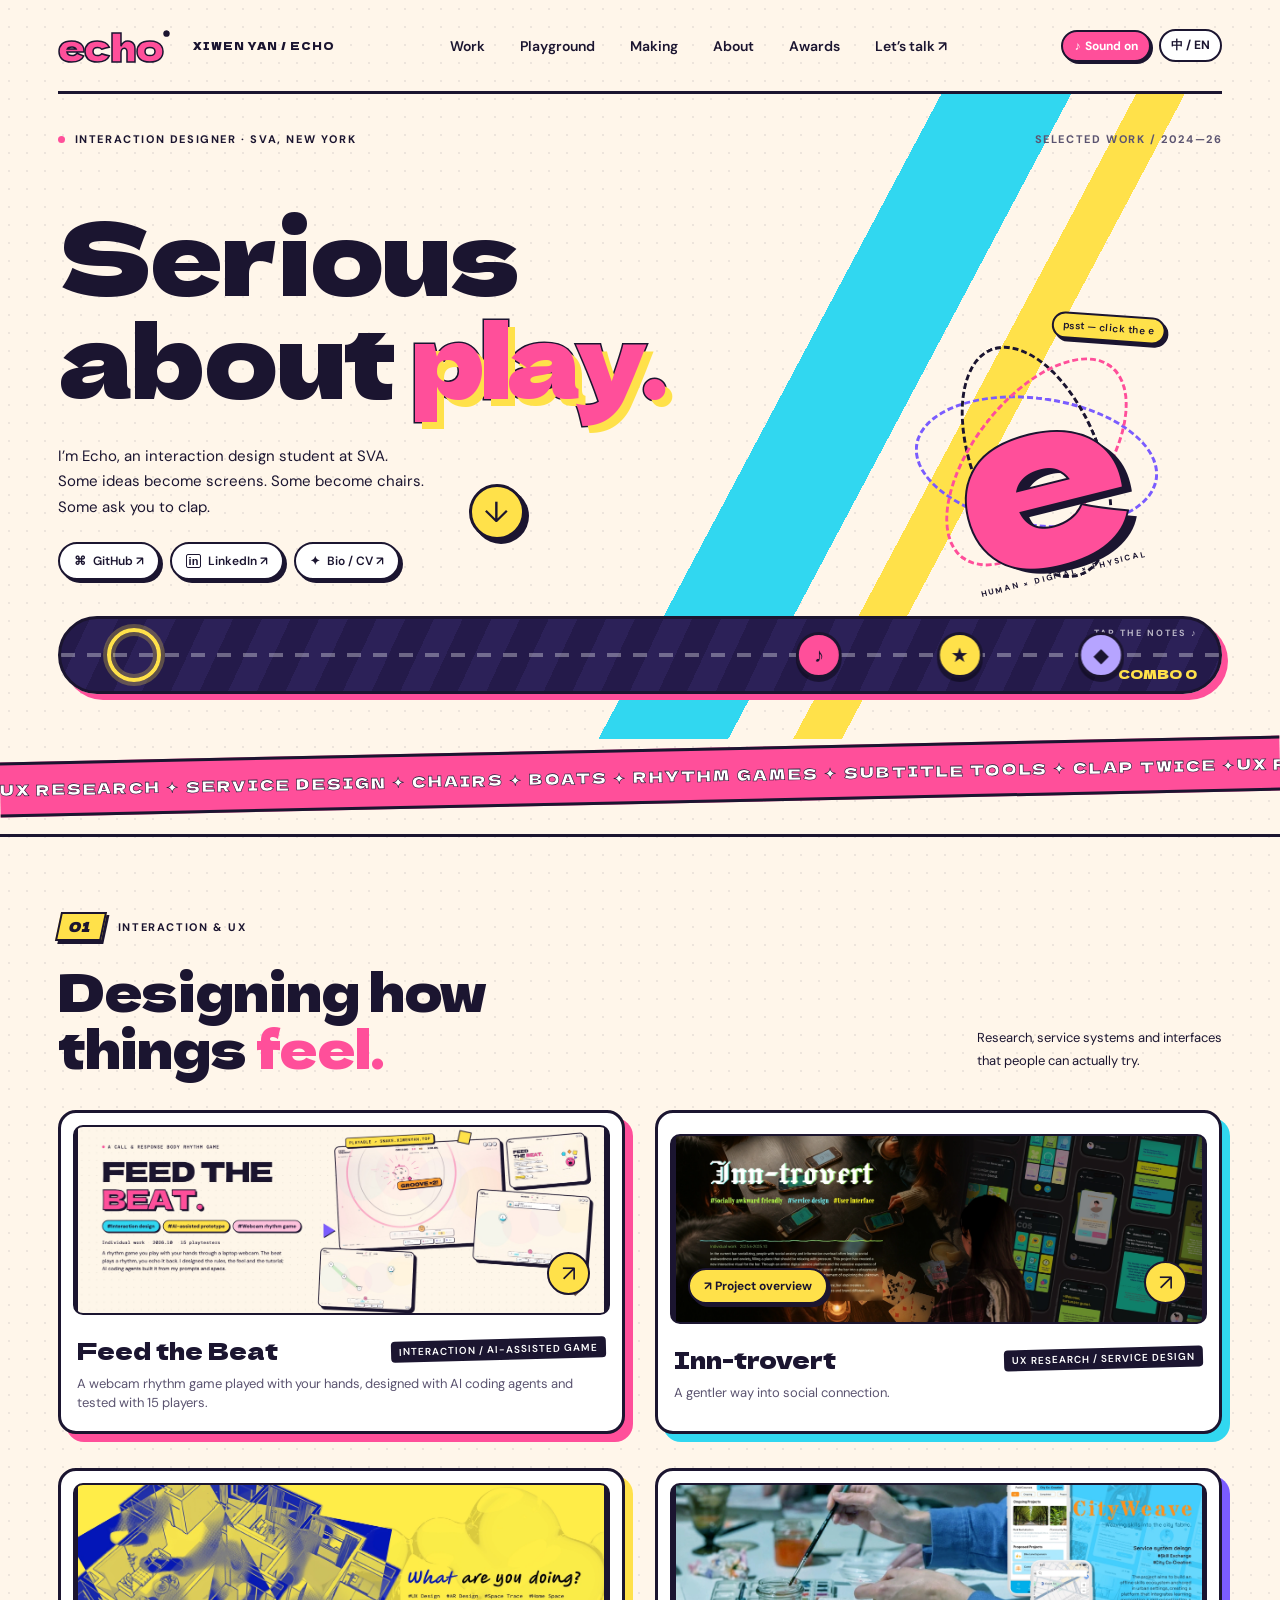
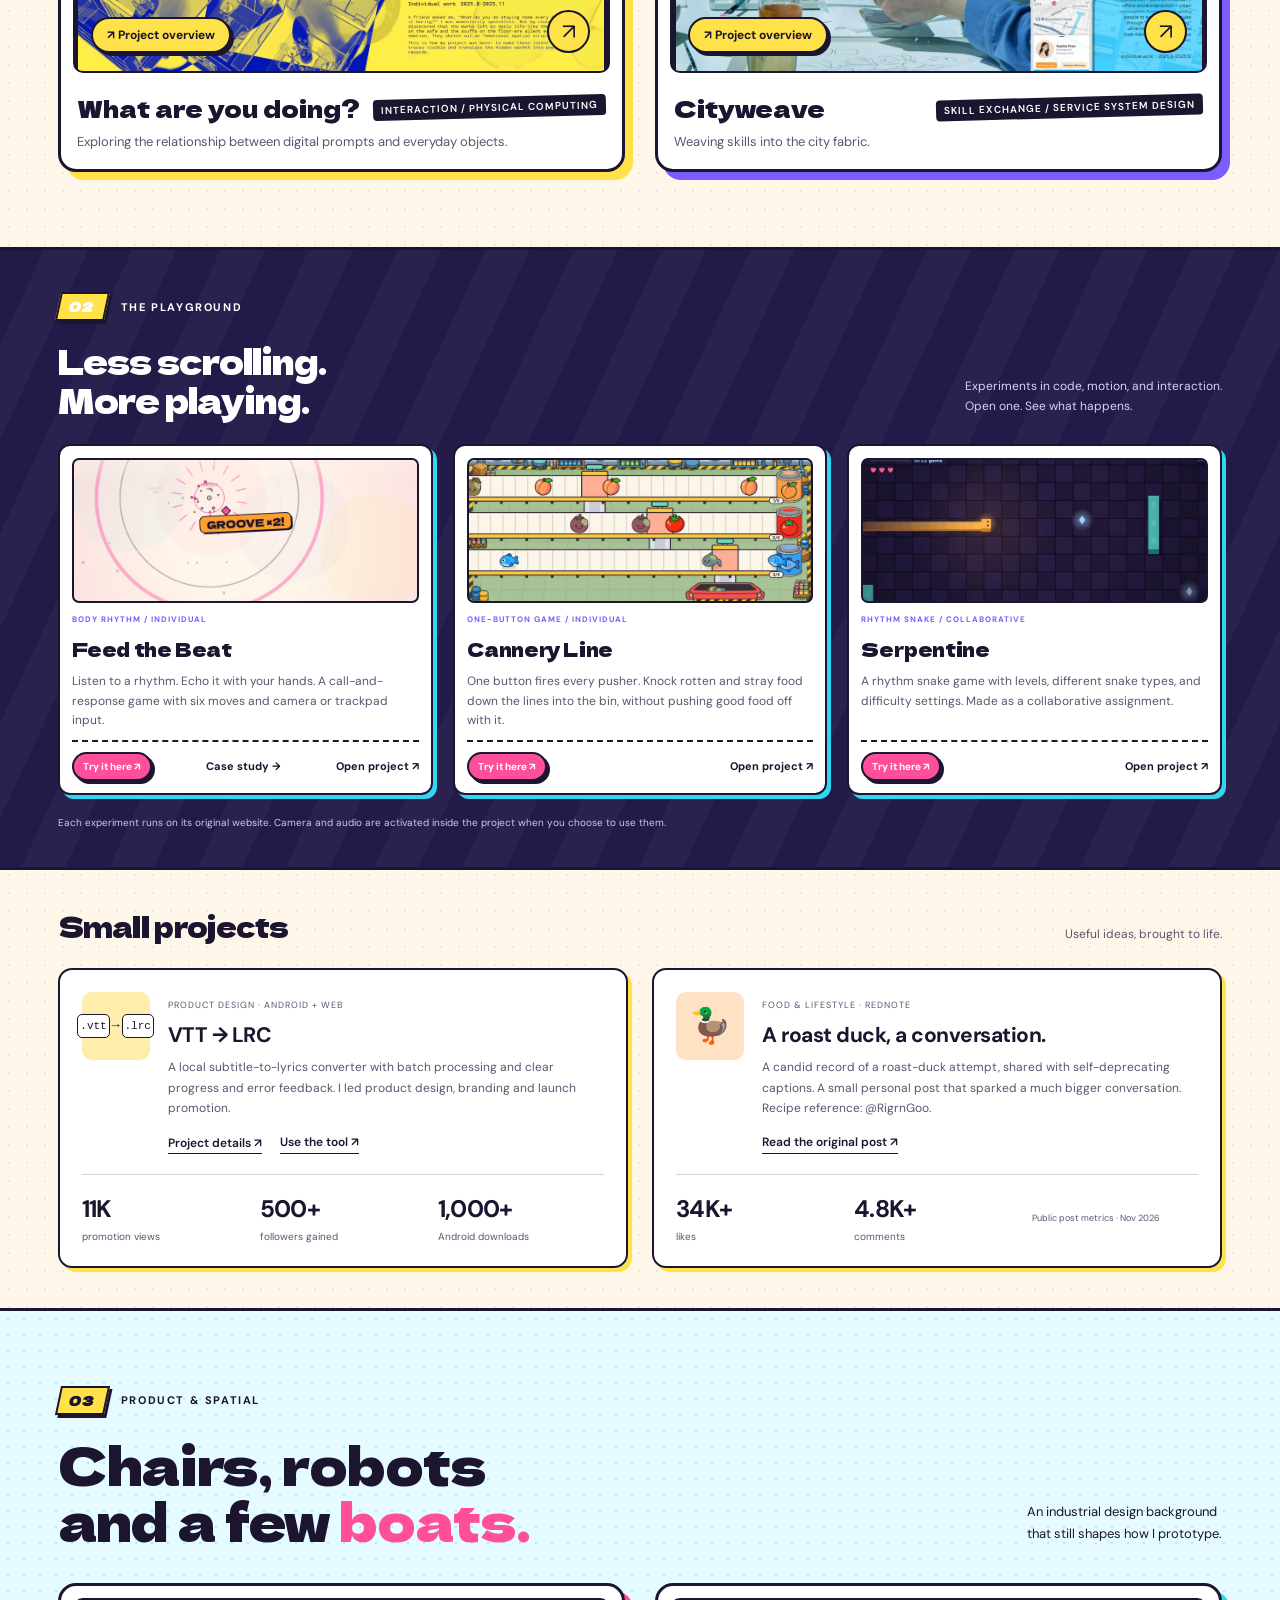
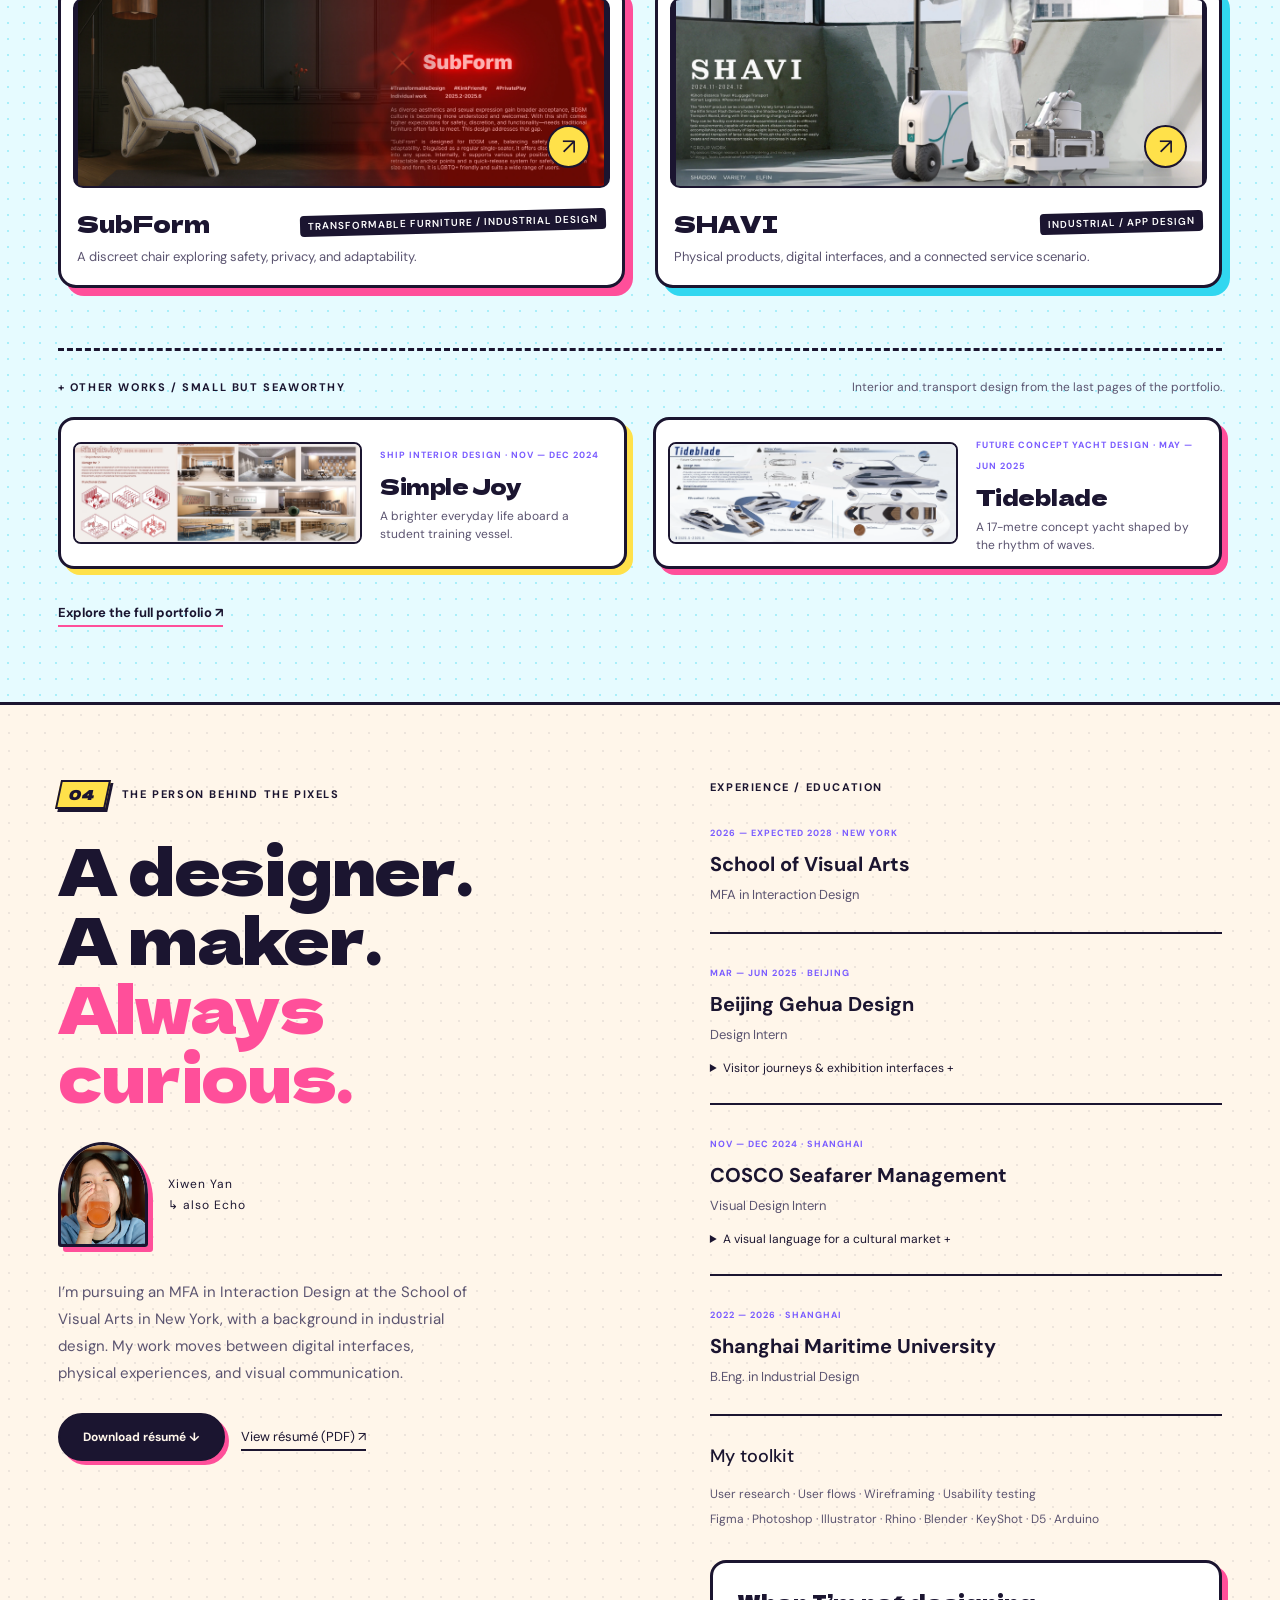
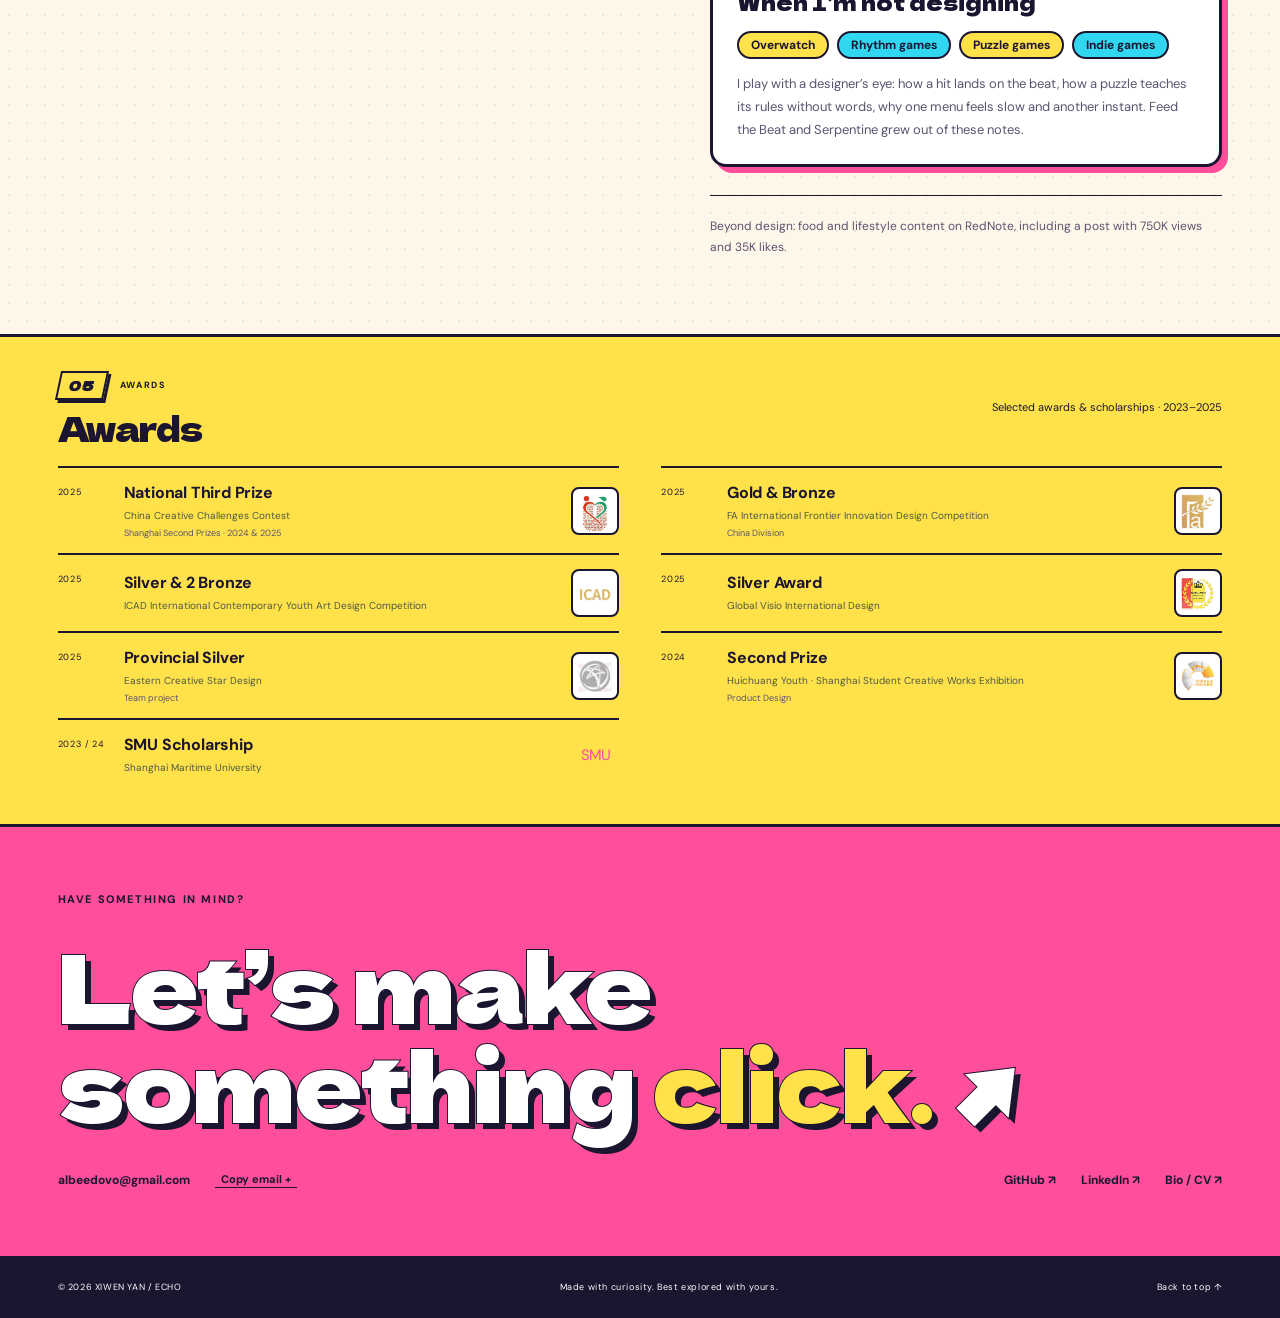
==== index.html @ cbac7d29 "Group VTT and roast-duck side projects and compact playground" ====
<!doctype html><html lang="en"><head><meta charset="UTF-8"><meta name="viewport" content="width=device-width, initial-scale=1"><meta name="description" content="Xiwen (Echo) Yan is an interaction designer pursuing an MFA in Interaction Design at SVA in New York. UX, service design, physical products and playful web experiments.">
<title>Xiwen (Echo) Yan · Interaction Designer Portfolio</title>
<link rel="canonical" href="https://portfolio.xiwenyan.top/">
<meta name="author" content="Xiwen Yan (Echo Yan)">
<meta name="theme-color" content="#ff4f9a">
<meta property="og:type" content="website">
<meta property="og:site_name" content="Xiwen (Echo) Yan">
<meta property="og:title" content="Xiwen (Echo) Yan · Serious about play">
<meta property="og:description" content="Interaction design portfolio of Xiwen (Echo) Yan, MFA Interaction Design at SVA, New York.">
<meta property="og:url" content="https://portfolio.xiwenyan.top/">
<meta property="og:image" content="https://portfolio.xiwenyan.top/assets/og-image.png">
<meta property="og:image:width" content="1200"><meta property="og:image:height" content="630">
<meta name="twitter:card" content="summary_large_image">
<link rel="icon" href="assets/avatar.png"><link rel="apple-touch-icon" href="assets/avatar.png">
<script type="application/ld+json">{"@context":"https://schema.org","@type":"Person","name":"Xiwen Yan","alternateName":["Echo Yan","Xiwen (Echo) Yan","Echo"],"url":"https://portfolio.xiwenyan.top/","image":"https://portfolio.xiwenyan.top/assets/avatar.png","jobTitle":"Interaction Designer","email":"mailto:albeedovo@gmail.com","affiliation":{"@type":"CollegeOrUniversity","name":"School of Visual Arts","url":"https://sva.edu/"},"alumniOf":{"@type":"CollegeOrUniversity","name":"Shanghai Maritime University"},"knowsAbout":["Interaction design","UX design","Service design","Industrial design"],"sameAs":["https://bio.xiwenyan.top/","https://www.linkedin.com/in/xiwen-yan-2774b8438/","https://github.com/Albedovo"]}</script>
<link rel="stylesheet" href="style.css"><link rel="stylesheet" href="home-compact.css?v=20261117-compact2"></head><body>
<a class="skip" href="#work">Skip to work</a><header><a class="wordmark" href="#">echo<span>®</span><small>Xiwen Yan / Echo</small></a><nav aria-label="Main navigation"><a href="#work" data-en="Work" data-zh="作品">Work</a><a href="#play" data-en="Playground" data-zh="实验场">Playground</a><a href="#making" data-en="Making" data-zh="产品">Making</a><a href="#about" data-en="About" data-zh="关于">About</a><a href="#recognition" data-en="Awards" data-zh="奖项">Awards</a><a href="#contact" data-en="Let’s talk ↗" data-zh="联系我 ↗">Let’s talk ↗</a></nav><div class="header-tools"><button id="sound" aria-pressed="true" title="The beat the whole page moves to"><b aria-hidden="true">♪</b> <span>Sound on</span></button><button id="language" aria-label="Switch to Chinese">中 / EN</button></div></header>
<main><section class="hero"><div class="eyebrow"><span class="dot"></span><span data-en="INTERACTION DESIGNER · SVA, NEW YORK" data-zh="交互设计师 · 纽约视觉艺术学院">INTERACTION DESIGNER · SVA, NEW YORK</span><span class="edition">SELECTED WORK / 2024—26</span></div><h1 data-en="Serious&lt;br&gt;about &lt;em&gt;play.&lt;/em&gt;" data-zh="Serious&lt;br&gt;about &lt;em&gt;play.&lt;/em&gt;">Serious<br>about <em>play.</em></h1><div class="hero-bottom"><div class="hero-intro"><p data-en="I’m Echo, an interaction design student at SVA.&lt;br&gt;Some ideas become screens. Some become chairs.&lt;br&gt;Some ask you to clap." data-zh="我是 Echo，在 SVA 学习交互设计。&lt;br&gt;有些想法变成屏幕，有些变成椅子，&lt;br&gt;还有些需要你拍拍手。">I’m Echo, an interaction design student at SVA.<br>Some ideas become screens. Some become chairs.<br>Some ask you to clap.</p><div class="profile-links" aria-label="Social profiles"><a href="https://github.com/Albedovo" target="_blank" rel="noopener"><span>⌘</span> GitHub ↗</a><a href="https://www.linkedin.com/in/xiwen-yan-2774b8438/" target="_blank" rel="noopener"><span class="linkedin-mark">in</span> LinkedIn ↗</a><a href="https://bio.xiwenyan.top/"><span>✦</span> Bio / CV ↗</a></div></div><a class="circle-link" href="#work" aria-label="Explore selected work">↓</a><div class="hero-art" aria-hidden="true" title="Click me"><div class="orbit o1"></div><div class="orbit o2"></div><div class="orbit o3"></div><span>e</span><i>HUMAN × DIGITAL × PHYSICAL</i><b class="poke">psst — click the e</b></div></div><div class="beat-lane" id="beat-lane" tabindex="0" role="group" aria-label="Mini rhythm game. Tap the lane, or press Space, F or J, as each note reaches the ring. Turn on Sound in the header to hear the beat."><span class="hit-ring" aria-hidden="true"></span><span class="lane-label" aria-hidden="true">TAP THE NOTES ♪</span><span class="judge" id="judge" aria-live="polite"></span><span class="combo" id="combo">COMBO 0</span></div></section>
<div class="marquee" aria-hidden="true"><div class="marquee-track"><span>UX RESEARCH ✦ SERVICE DESIGN ✦ CHAIRS ✦ BOATS ✦ RHYTHM GAMES ✦ SUBTITLE TOOLS ✦ CLAP TWICE ✦ </span><span>UX RESEARCH ✦ SERVICE DESIGN ✦ CHAIRS ✦ BOATS ✦ RHYTHM GAMES ✦ SUBTITLE TOOLS ✦ CLAP TWICE ✦ </span></div></div>
<section id="work" class="section"><div class="section-head"><div><div class="eyebrow"><span class="lane-no">01</span> INTERACTION &amp; UX</div><h2 data-en="Designing how<br>things <em>feel.</em>" data-zh="设计<br><em>体验的手感。</em>">Designing how<br>things <em>feel.</em></h2></div><p data-en="Research, service systems and interfaces<br>that people can actually try." data-zh="从研究、服务系统到界面，<br>做出可以亲手体验的设计。">Research, service systems and interfaces<br>that people can actually try.</p></div><div class="projects" id="projects"><p><a href="feed-the-beat.html">Feed the Beat</a> — webcam rhythm game, AI-assisted. Inn-trovert — UX research &amp; service design. What are you doing? — interaction &amp; physical computing. Cityweave — skill-exchange service system. </p></div></section>
<section id="play" class="section playground"><div class="section-head"><div><div class="eyebrow"><span class="lane-no">02</span> THE PLAYGROUND</div><h2 data-en="Less scrolling.<br>More playing." data-zh="少一点浏览，<br>多一点亲身体验。">Less scrolling.<br>More playing.</h2></div><p data-en="Experiments in code, motion, and interaction.<br>Open one. See what happens." data-zh="代码、动态与交互实验。<br>打开一个，看看会发生什么。">Experiments in code, motion, and interaction.<br>Open one. See what happens.</p></div><div class="play-grid" id="play-grid"></div><div class="play-note" data-en="Each experiment runs on its original website. Camera and audio are activated inside the project when you choose to use them." data-zh="实验运行于各自的原始网站；摄像头与声音由你在项目中自主开启。">Each experiment runs on its original website. Camera and audio are activated inside the project when you choose to use them.</div></section>
<section id="small-projects" class="section side-projects"><div class="side-head"><h2 data-en="Small projects" data-zh="小项目">Small projects</h2><p data-en="Useful ideas, brought to life." data-zh="把实用的想法做出来。">Useful ideas, brought to life.</p></div><div id="side-grid"></div></section><section id="making" class="section making"><div class="section-head"><div><div class="eyebrow"><span class="lane-no">03</span> PRODUCT &amp; SPATIAL</div><h2 data-en="Chairs, robots<br>and a few <em>boats.</em>" data-zh="椅子、机器人，<br>还有几艘<em>船。</em>">Chairs, robots<br>and a few <em>boats.</em></h2></div><p data-en="An industrial design background<br>that still shapes how I prototype." data-zh="工业设计背景，<br>至今影响我做原型的方式。">An industrial design background<br>that still shapes how I prototype.</p></div><div class="projects" id="making-grid"><p>SubForm — transformable furniture. SHAVI — industrial &amp; app design.</p></div><div class="other-works"><div class="other-head"><div class="eyebrow" data-en="+ OTHER WORKS / SMALL BUT SEAWORTHY" data-zh="+ 其他作品 / 小而精">+ OTHER WORKS / SMALL BUT SEAWORTHY</div><p data-en="Interior and transport design from the last pages of the portfolio." data-zh="作品集最后几页的室内与交通工具设计。">Interior and transport design from the last pages of the portfolio.</p></div><div class="mini-grid" id="mini-grid"><p>Simple Joy — ship interior design. Tideblade — future concept yacht design.</p></div></div><a class="text-link portfolio-link" href="https://drive.google.com/file/d/1dsrZ6NsvZ9PnsnhpLHdgqc7ZABxpBk2c/view" target="_blank" rel="noopener" data-en="Explore the full portfolio ↗" data-zh="查看完整作品集 ↗">Explore the full portfolio ↗</a></section>
<section id="about" class="section about"><div class="about-intro"><div class="eyebrow"><span class="lane-no">04</span> THE PERSON BEHIND THE PIXELS</div><h2 data-en="A designer.<br>A maker.<br><em>Always curious.</em>" data-zh="设计者。<br>创造者。<br><em>永远保持好奇。</em>">A designer.<br>A maker.<br><em>Always curious.</em></h2><div class="portrait"><img src="assets/avatar.png" alt="Xiwen Yan (Echo)" loading="lazy"><span>Xiwen Yan<br>↳ also Echo</span></div><p data-en="I’m pursuing an MFA in Interaction Design at the School of Visual Arts in New York, with a background in industrial design. My work moves between digital interfaces, physical experiences, and visual communication." data-zh="我正在纽约视觉艺术学院攻读交互设计 MFA，本科背景为工业设计。我的创作跨越数字界面、实体体验与视觉传播。">I’m pursuing an MFA in Interaction Design at the School of Visual Arts in New York, with a background in industrial design. My work moves between digital interfaces, physical experiences, and visual communication.</p><a class="button dark" href="assets/resume.pdf" download data-en="Download résumé ↓" data-zh="下载简历 ↓">Download résumé ↓</a><a class="text-link" href="assets/resume.pdf" target="_blank" rel="noopener" data-en="View résumé (PDF) ↗" data-zh="在线查看简历（PDF） ↗">View résumé (PDF) ↗</a></div><div class="about-details"><div class="eyebrow" data-en="EXPERIENCE / EDUCATION" data-zh="经历 / 教育">EXPERIENCE / EDUCATION</div><article class="timeline"><small>2026 — EXPECTED 2028 · NEW YORK</small><h3>School of Visual Arts</h3><p>MFA in Interaction Design</p></article><article class="timeline"><small>MAR — JUN 2025 · BEIJING</small><h3>Beijing Gehua Design</h3><p data-en="Design Intern" data-zh="设计实习生">Design Intern</p><details><summary data-en="Visitor journeys & exhibition interfaces +" data-zh="参观旅程与展览界面 +">Visitor journeys & exhibition interfaces +</summary><p data-en="Independently designed a task-based journey for a proposed imperial-cuisine exhibition, connecting exhibits with ingredient collection, cooking choices, and personal feedback. Iterated interfaces and proposed merchandise and restaurant collaborations while balancing budget and production constraints." data-zh="独立设计御膳主题拟议展览的任务式参观旅程，将展品、食材收集、烹饪选择与个性化反馈串联；迭代界面并提出文创与餐饮合作方案，兼顾预算及制作约束。">Independently designed a task-based journey for a proposed imperial-cuisine exhibition, connecting exhibits with ingredient collection, cooking choices, and personal feedback. Iterated interfaces and proposed merchandise and restaurant collaborations while balancing budget and production constraints.</p></details></article><article class="timeline"><small>NOV — DEC 2024 · SHANGHAI</small><h3>COSCO Seafarer Management</h3><p data-en="Visual Design Intern" data-zh="视觉设计实习生">Visual Design Intern</p><details><summary data-en="A visual language for a cultural market +" data-zh="海洋文化市集的视觉设计 +">A visual language for a cultural market +</summary><p data-en="Designed posters, staff badges, invitations, and interactive check-in stations for the Haiyuji maritime culture market. Worked with a nine-person design team using shared assets to maintain consistency." data-zh="为「海遇集」海洋文化市集设计海报、工牌、邀请函和互动签到装置，与九人设计团队使用共享素材保持视觉一致性。">Designed posters, staff badges, invitations, and interactive check-in stations for the Haiyuji maritime culture market. Worked with a nine-person design team using shared assets to maintain consistency.</p></details></article><article class="timeline"><small>2022 — 2026 · SHANGHAI</small><h3>Shanghai Maritime University</h3><p>B.Eng. in Industrial Design</p></article><div class="skills"><h3 data-en="My toolkit" data-zh="我的工具箱">My toolkit</h3><p>User research · User flows · Wireframing · Usability testing</p><p>Figma · Photoshop · Illustrator · Rhino · Blender · KeyShot · D5 · Arduino</p></div><div class="interests"><h3 data-en="When I’m not designing" data-zh="不做设计的时候">When I’m not designing</h3><ul class="interest-tags"><li>Overwatch</li><li data-en="Rhythm games" data-zh="音游">Rhythm games</li><li data-en="Puzzle games" data-zh="解谜游戏">Puzzle games</li><li data-en="Indie games" data-zh="独立游戏">Indie games</li></ul><p data-en="I play with a designer’s eye: how a hit lands on the beat, how a puzzle teaches its rules without words, why one menu feels slow and another instant. Feed the Beat and Serpentine grew out of these notes." data-zh="我带着设计师的眼光玩游戏：打击是否踩在拍子上、解谜游戏怎样不用文字就教会玩家规则、为什么有的菜单拖沓而有的瞬间响应。Feed the Beat 和 Serpentine 就是从这些观察里长出来的。">I play with a designer’s eye: how a hit lands on the beat, how a puzzle teaches its rules without words, why one menu feels slow and another instant. Feed the Beat and Serpentine grew out of these notes.</p></div><div class="other-experience"><p data-en="Beyond design: food and lifestyle content on RedNote, including a post with 750K views and 35K likes." data-zh="设计之外：在小红书创作美食与生活内容，单篇获得 75 万浏览与 3.5 万点赞。">Beyond design: food and lifestyle content on RedNote, including a post with 750K views and 35K likes.</p></div></div></section>
<section id="recognition" class="section recognition"><div class="section-head"><div><div class="eyebrow"><span class="lane-no">05</span> AWARDS</div><h2 data-en="Awards" data-zh="奖项">Awards</h2></div><p data-en="Selected awards &amp; scholarships · 2023–2025" data-zh="精选奖项与奖学金 · 2023–2025">Selected awards & scholarships · 2023–2025</p></div><div class="awards-list"><article class="award-row"><span class="award-year">2025</span><div><h3 data-en="National Third Prize" data-zh="全国三等奖">National Third Prize</h3><p>China Creative Challenges Contest</p><small data-en='Shanghai Second Prizes · 2024 & 2025' data-zh='上海赛区二等奖 · 2024、2025'>Shanghai Second Prizes · 2024 & 2025</small></div><span class="award-mark"><img src="assets/awards/cdec.png" alt="China Creative Challenges Contest" loading="lazy"></span></article><article class="award-row"><span class="award-year">2025</span><div><h3 data-en="Gold & Bronze" data-zh="金奖与铜奖">Gold & Bronze</h3><p>FA International Frontier Innovation Design Competition</p><small data-en='China Division' data-zh='中国赛区'>China Division</small></div><span class="award-mark"><img src="assets/awards/fa.png" alt="FA International Frontier Innovation Design Competition" loading="lazy"></span></article><article class="award-row"><span class="award-year">2025</span><div><h3 data-en="Silver & 2 Bronze" data-zh="银奖与两项铜奖">Silver & 2 Bronze</h3><p>ICAD International Contemporary Youth Art Design Competition</p></div><span class="award-mark"><img src="assets/awards/icad.png" alt="ICAD certificate wordmark" loading="lazy"></span></article><article class="award-row"><span class="award-year">2025</span><div><h3 data-en="Silver Award" data-zh="银奖">Silver Award</h3><p>Global Visio International Design</p></div><span class="award-mark"><img src="assets/awards/global-visio.png" alt="Global Visio International Design Award" loading="lazy"></span></article><article class="award-row"><span class="award-year">2025</span><div><h3 data-en="Provincial Silver" data-zh="省级银奖">Provincial Silver</h3><p>Eastern Creative Star Design</p><small data-en='Team project' data-zh='团队项目'>Team project</small></div><span class="award-mark"><img src="assets/awards/eastern.png" alt="Eastern Creative Star Design" loading="lazy"></span></article><article class="award-row"><span class="award-year">2024</span><div><h3 data-en="Second Prize" data-zh="二等奖">Second Prize</h3><p>Huichuang Youth · Shanghai Student Creative Works Exhibition</p><small data-en='Product Design' data-zh='产品设计'>Product Design</small></div><span class="award-mark"><img src="assets/awards/huichuang.png" alt="Huichuang Youth" loading="lazy"></span></article><article class="award-row"><span class="award-year">2023 / 24</span><div><h3 data-en="SMU Scholarship" data-zh="上海海事大学奖学金">SMU Scholarship</h3><p>Shanghai Maritime University</p></div><span class="scholarship-mark" aria-hidden="true">SMU</span></article></div></section>
<section id="contact" class="contact"><div class="eyebrow" data-en="HAVE SOMETHING IN MIND?" data-zh="有想一起探索的点子吗？">HAVE SOMETHING IN MIND?</div><a href="mailto:albeedovo@gmail.com" data-en="Let’s make<br>something <em>click.</em> ↗" data-zh="让灵感，<br><em>开始发生。</em> ↗">Let’s make<br>something <em>click.</em> ↗</a><div class="contact-bottom"><span>albeedovo@gmail.com</span><button id="copy" data-en="Copy email +" data-zh="复制邮箱 +">Copy email +</button><a href="https://github.com/Albedovo" target="_blank" rel="noopener">GitHub ↗</a><a href="https://www.linkedin.com/in/xiwen-yan-2774b8438/" target="_blank" rel="noopener">LinkedIn ↗</a><a href="https://bio.xiwenyan.top/">Bio / CV ↗</a></div><p id="copy-status" role="status"></p></section></main><footer><span>© 2026 XIWEN YAN / ECHO</span><span data-en="Made with curiosity. Best explored with yours." data-zh="带着好奇创造，也欢迎带着好奇探索。">Made with curiosity. Best explored with yours.</span><a href="#" data-en="Back to top ↑" data-zh="回到顶部 ↑">Back to top ↑</a></footer><dialog id="project-dialog" aria-labelledby="dialog-title"><button class="close" aria-label="Close project">×</button><div id="dialog-content"></div></dialog><script src="app.js?v=20261117-compact2"></script></body></html>
---- style.css ----
@import url('https://fonts.googleapis.com/css2?family=DM+Sans:wght@400;450;500;600;700&family=Manrope:wght@400;500;600;700;800&family=Dela+Gothic+One&display=swap');
:root{--paper:#f3f2eb;--ink:#20251e;--muted:#666c60;--line:#d2d5c8;--lime:#dbfa73;--green:#35533a}*{box-sizing:border-box}html{scroll-behavior:smooth;scroll-padding-top:95px}body{margin:0;background:var(--paper);color:var(--ink);font-family:'DM Sans',Arial,sans-serif}button,a{-webkit-tap-highlight-color:transparent}button{font:inherit;color:inherit;cursor:pointer}a{color:inherit;text-decoration:none}button:focus-visible,a:focus-visible,summary:focus-visible{outline:3px solid #738a32;outline-offset:5px}button{border:0}header{height:94px;margin:0 4.5%;display:flex;align-items:center;justify-content:space-between;border-bottom:1px solid var(--line);gap:25px}.wordmark{font-size:38px;font-weight:800;letter-spacing:-3px;display:flex;align-items:center}.wordmark span{font-size:12px;align-self:flex-start;margin-top:8px;letter-spacing:0}.wordmark small{font-size:10px;font-weight:500;letter-spacing:1px;line-height:1.4;margin-left:23px;text-transform:uppercase}nav{display:flex;gap:35px;font-size:14px}nav a:hover{border-bottom:1px solid}#language{background:transparent;font-size:12px;white-space:nowrap}.hero{padding:38px 4.5% 45px;position:relative;overflow:hidden}.eyebrow{font-size:10px;letter-spacing:1.6px;font-weight:600;display:flex;gap:10px;align-items:center}.dot{height:7px;width:7px;border-radius:50%;background:#658445;display:inline-block}.edition{margin-left:auto;color:var(--muted)}h1,h2,h3,p{margin:0}h1,h2{font-family:'Manrope',Arial,sans-serif;font-weight:500;letter-spacing:-.065em}h1{font-size:clamp(64px,7.9vw,124px);line-height:1.05;padding-top:55px;position:relative;z-index:1}em{font-family:Georgia,serif;font-weight:400;color:var(--green)}h1 em{letter-spacing:-.055em}.hero-bottom{display:flex;align-items:flex-end;padding-top:34px;min-height:175px;position:relative}.hero-bottom p{font-size:15px;line-height:1.7;color:#585f52;z-index:1}.circle-link{border:1px solid var(--ink);border-radius:50%;height:56px;width:56px;display:grid;place-items:center;font-size:29px;margin-left:45px;z-index:1}.circle-link:hover{background:var(--lime)}.hero-art{position:absolute;right:4%;bottom:0;width:280px;height:240px;display:grid;place-items:center;transform:rotate(-14deg)}.hero-art>span{font-family:Georgia,serif;font-size:235px;line-height:1;position:relative;color:#36523d;font-style:italic}.orbit{position:absolute;border:1px solid #a4b589;width:245px;height:130px;border-radius:50%;transform:rotate(22deg)}.o2{transform:rotate(82deg)}.o3{transform:rotate(142deg)}.hero-art i{font-size:8px;letter-spacing:2px;position:absolute;bottom:0;font-style:normal}.section{padding:75px 4.5%;border-top:1px solid var(--line);scroll-margin-top:0}.section-head{display:flex;justify-content:space-between;align-items:flex-end;margin-bottom:35px}.section-head h2{font-size:clamp(38px,4.1vw,64px);line-height:1.08;margin-top:20px}.section-head>p{font-size:13px;line-height:1.7;color:var(--muted);padding-bottom:3px}.filters{display:flex;align-items:center;gap:7px;margin:35px 0 25px;flex-wrap:wrap}.filters button{padding:10px 18px;border:1px solid var(--line);background:transparent;border-radius:30px;font-size:12px}.filters button.active{background:var(--ink);border-color:var(--ink);color:var(--paper)}.filters>span{margin-left:auto;font-size:10px;color:var(--muted);letter-spacing:1px}.projects{display:grid;grid-template-columns:1fr 1fr;gap:42px 26px}.project{display:block;text-align:left;background:transparent;padding:0;width:100%}.project:first-child{grid-column:span 2}.project .visual{height:330px;overflow:hidden;position:relative;background:#e2e5d8}.project:first-child .visual{height:470px;background:#171d17}.visual img{width:100%;height:100%;object-fit:cover;display:block;transition:transform .65s}.project:hover img{transform:scale(1.035)}.visual .arrow{position:absolute;right:18px;bottom:18px;background:var(--paper);width:43px;height:43px;border-radius:50%;display:grid;place-items:center;font-size:22px}.project-meta{display:flex;justify-content:space-between;align-items:center;margin-top:17px;gap:12px}.project h3{font-size:25px;font-weight:500;letter-spacing:-.7px}.project-meta small{font-size:10px;letter-spacing:1px;text-align:right}.project p{font-size:13px;color:var(--muted);margin-top:7px;line-height:1.5}.tool-visual{background:var(--lime)!important;display:flex;align-items:center;justify-content:center;gap:12px}.tool-visual .file{height:160px;width:115px;background:var(--paper);border:1px solid var(--ink);box-shadow:6px 6px 0 #20251e;display:flex;flex-direction:column;justify-content:space-between;padding:20px;font-family:monospace}.file b{font-size:26px}.file span{font-size:10px}.file-arrow{font-size:40px}.text-link{font-size:13px;border-bottom:1px solid;padding-bottom:4px;display:inline-block}.portfolio-link{margin-top:35px}.playground{background:#202a21;color:#f0f1e7;border:0}.playground .eyebrow{color:#bdd594}.playground .section-head>p{color:#b7c1ae}.play-grid{display:grid;grid-template-columns:1fr 1fr 1fr;gap:20px}.play-card{background:#2c392c;border:1px solid #4c5a47;padding:14px;text-align:left;display:flex;flex-direction:column;gap:15px}.play-cover{height:205px;overflow:hidden;position:relative;display:grid;place-items:center}.beat{background:#e6ef92;color:#253321;font-weight:800;font-size:53px;line-height:.87;letter-spacing:-3px;transform:rotate(0)}.beat span{transform:rotate(-8deg)}.beat:after{content:'●  ◎  ■  ◆  ▲';font-size:19px;position:absolute;bottom:20px;letter-spacing:6px}.serpentine{background:#e9c9f0}.snake-shape{width:150px;height:95px;border:22px solid #363350;border-radius:45px 45px 45px 0;transform:rotate(-15deg)}.snake-shape:after{content:'';position:absolute;width:10px;height:10px;background:#f3e291;border-radius:50%;right:-13px;top:12px}.gem{position:absolute;width:15px;height:15px;transform:rotate(45deg);background:#e47d36;top:35px;right:55px}.pattern{background:#eae9e1;background-image:repeating-radial-gradient(ellipse at center,transparent 0px,transparent 9px,#5b6558 10px,#5b6558 11px,transparent 12px,transparent 19px);background-size:51px 51px}.pattern:after{content:'';position:absolute;width:120px;height:120px;border-radius:50%;background:#df815c60;filter:blur(15px)}.play-card small{font-size:9px;letter-spacing:1px;color:#b9c8ab}.play-card h3{font-size:24px;font-weight:500;letter-spacing:-.5px}.play-card p{font-size:12px;line-height:1.7;color:#bac5b4;flex:1}.play-actions{display:flex;align-items:center;justify-content:space-between;border-top:1px solid #4c5a47;padding-top:15px;gap:10px}.play-actions button{background:var(--lime);border-radius:25px;padding:9px 15px;font-size:11px}.play-actions a{font-size:11px}.play-note{color:#a4b09c;font-size:10px;line-height:1.7;margin-top:22px}.about{display:grid;grid-template-columns:1fr 1fr;gap:12%}.about h2{font-size:clamp(45px,5vw,72px);line-height:1.04;margin:25px 0}.portrait{display:flex;align-items:center;gap:20px;margin:32px 0}.portrait img{width:90px;height:105px;object-fit:cover;filter:grayscale(100%);border-radius:50% 50% 3px 3px}.portrait span{font-size:12px;line-height:1.7;letter-spacing:1px}.about-intro>p{font-size:15px;line-height:1.8;color:var(--muted);margin-bottom:26px;max-width:410px}.button{display:inline-block;padding:14px 23px;border-radius:30px;font-size:12px}.dark{background:var(--ink);color:var(--paper);margin:0 16px 16px 0}.timeline{padding:26px 0;border-bottom:1px solid var(--line)}.timeline small{font-size:9px;color:var(--muted);letter-spacing:1px}.timeline h3{font-size:20px;font-weight:500;margin:10px 0 7px}.timeline p{font-size:13px;line-height:1.7;color:var(--muted)}details{margin-top:13px}summary{font-size:12px;cursor:pointer;line-height:1.5}details p{margin-top:15px!important;font-size:12px!important;line-height:1.8!important}.skills{margin:28px 0}.skills h3{font-weight:500;font-size:18px;margin-bottom:15px}.skills p{font-size:12px;color:var(--muted);line-height:1.9}.awards{border-top:1px solid var(--line);padding-top:20px}.awards li{font-size:12px;line-height:1.8;margin-bottom:9px}.contact{padding:65px 4.5% 45px;background:var(--lime)}.contact>a{font-family:'Manrope',Arial,sans-serif;font-size:clamp(45px,7.4vw,110px);line-height:1.04;letter-spacing:-.065em;display:block;margin:28px 0 40px}.contact em{color:var(--ink)}.contact-bottom{display:flex;align-items:center;gap:25px;font-size:12px}.contact-bottom button{background:transparent;font-size:11px;border-bottom:1px solid}.contact-bottom a:first-of-type{margin-left:auto}.contact #copy-status{font-size:11px;margin-top:10px;min-height:13px}footer{padding:25px 4.5%;display:flex;justify-content:space-between;font-size:9px;letter-spacing:.6px;gap:20px}dialog{border:0;background:var(--paper);color:var(--ink);width:min(1100px,95vw);max-height:92vh;padding:50px;overscroll-behavior:contain}dialog::backdrop{background:#172015aa;backdrop-filter:blur(6px)}body.modal-open{overflow:hidden}.close{position:sticky;top:0;float:right;background:var(--ink);color:white;width:38px;height:38px;border-radius:50%;font-size:28px;z-index:3}.dialog-label{font-size:10px;letter-spacing:1px;color:var(--green);margin-bottom:13px}dialog h2{font-size:clamp(30px,5vw,60px);line-height:1.1;clear:none;padding-right:30px}dialog .lead{font-size:16px;line-height:1.7;margin:23px 0;color:var(--muted);max-width:760px}.facts{display:flex;gap:30px;border-block:1px solid var(--line);padding:20px 0;margin:25px 0;font-size:12px;flex-wrap:wrap}.facts b{display:block;font-size:9px;letter-spacing:1px;margin-bottom:7px}.case-copy{max-width:730px;margin:25px 0;font-size:14px;line-height:1.8}.case-copy h3{font-size:19px;margin-top:20px;font-weight:500}.case-gallery{display:grid;gap:18px;margin:30px 0}.case-gallery img{display:block;width:100%;height:auto}.demo-launch{padding:35px;background:#e5e9d8;text-align:center;margin-top:25px}.demo-launch p{font-size:13px;line-height:1.7;margin-bottom:20px}.demo-launch button{background:var(--ink);color:white;padding:13px 20px;border-radius:25px}.demo-frame{width:100%;height:65vh;border:1px solid var(--line);background:white;margin-top:25px}.external-note{font-size:11px;color:var(--muted);line-height:1.7;margin-top:15px}.skip{position:fixed;top:-60px;background:var(--lime);padding:15px;z-index:99}.skip:focus{top:0}@media(min-width:1600px){main,header,footer{max-width:1600px;margin:auto}header{padding:0 4.5%}}@media(max-width:800px){header{height:80px;gap:12px}.wordmark{font-size:31px}.wordmark small{display:none}nav{gap:16px;font-size:11px}.hero{padding-top:26px}.eyebrow{font-size:9px;letter-spacing:1px}.edition{display:none}h1{padding-top:40px;font-size:clamp(52px,10vw,80px)}.hero-bottom{min-height:200px;align-items:flex-start}.hero-bottom p{font-size:12px;max-width:240px}.hero-art{width:160px;height:150px;right:-25px;bottom:8px;opacity:.75}.hero-art>span{font-size:155px}.orbit{width:155px;height:90px}.hero-art i{display:none}.circle-link{width:45px;height:45px;position:absolute;left:0;bottom:10px;margin:0}.section{padding:50px 5%}.section-head{gap:20px;align-items:flex-start}.section-head h2{font-size:38px}.section-head>p{font-size:11px;max-width:160px}.filters button{padding:8px 13px;font-size:10px}.filters>span{display:none}.projects{gap:28px 18px}.project .visual{height:215px}.project:first-child .visual{height:300px}.project h3{font-size:20px}.project-meta{align-items:flex-start;flex-direction:column;gap:5px}.project-meta small{text-align:left;font-size:8px}.project p{font-size:11px}.play-grid{grid-template-columns:1fr}.play-card{display:grid;grid-template-columns:1fr 1fr;gap:10px 20px}.play-cover{grid-row:span 4;height:210px}.play-card p{font-size:11px}.play-card h3{font-size:24px}.play-card small{font-size:8px}.about{grid-template-columns:1fr;gap:50px}.about-intro>p{max-width:none}.contact-bottom{flex-wrap:wrap;gap:20px}.contact-bottom a:first-of-type{margin-left:0}footer{flex-wrap:wrap;line-height:1.6}footer span:nth-child(2){display:none}dialog{padding:25px}.tool-visual .file{width:75px;height:125px;padding:10px}.file b{font-size:20px}.file-arrow{font-size:24px}}@media(max-width:480px){nav a:nth-child(4){display:none}.hero h1{font-size:51px}.hero-bottom p{font-size:12px}.section-head{display:block}.section-head>p{margin-top:20px;max-width:none}.projects{grid-template-columns:1fr}.project:first-child{grid-column:auto}.project .visual,.project:first-child .visual{height:245px}.project-meta{flex-direction:row;align-items:center}.project-meta small{max-width:110px;text-align:right;line-height:1.5}.play-card{display:flex}.play-cover{height:225px}.contact>a{font-size:52px}.contact-bottom{gap:16px}.contact-bottom>span{width:100%}}@media(prefers-reduced-motion:reduce){html{scroll-behavior:auto}*{transition:none!important}}
/* Keep the full original project cover visible, including its title and context. */
.project .visual:not(.tool-visual){height:auto;aspect-ratio:2380/842}
.project .visual img{object-fit:contain}
.case-gallery a{display:block;cursor:zoom-in}

.profile-links{display:flex;gap:10px;margin-top:22px;position:relative;z-index:2}.profile-links a{font-size:12px;border:1px solid #a8b19b;padding:9px 14px;border-radius:25px;display:flex;align-items:center;gap:7px}.profile-links a:hover{background:var(--lime);border-color:var(--ink)}.linkedin-mark{font-family:Arial,sans-serif;font-size:11px;font-weight:bold;border:1px solid;border-radius:2px;padding:0 2px}.hero-bottom{align-items:center}.hero-intro{position:relative;z-index:1}.other-experience{border-top:1px solid var(--line);padding-top:20px;font-size:12px;line-height:1.8;color:var(--muted)}.play-grid{grid-template-columns:1fr 1fr}.recognition{background:#e7ebde}.awards-list{display:grid;grid-template-columns:1fr 1fr;column-gap:60px}.award-row{border-top:1px solid #b9c4ac;display:grid;grid-template-columns:66px 1fr 28px;gap:16px;padding:25px 0;align-items:start}.award-row h3{font-size:23px;font-weight:500;letter-spacing:-.5px}.award-row p{font-size:12px;line-height:1.7;margin-top:10px;color:#4d5a45}.award-row small{display:block;font-size:10px;color:var(--muted);margin-top:5px}.award-year{font-size:10px;letter-spacing:.8px;padding-top:8px}.award-star{font-size:29px;color:#58773a}.recognition .section-head{margin-bottom:45px}
@media(max-width:800px){nav{gap:12px}.hero-bottom{align-items:flex-start;min-height:250px}.hero-intro{max-width:250px}.profile-links{gap:7px}.profile-links a{font-size:10px;padding:8px 11px}.circle-link{bottom:0}.play-grid{grid-template-columns:1fr}.awards-list{column-gap:25px}.award-row{grid-template-columns:1fr 25px;gap:8px}.award-year{grid-column:1/-1}.award-row h3{font-size:21px}.award-row p{font-size:11px}}@media(max-width:480px){nav{gap:11px;font-size:10px}.wordmark{font-size:28px}header{gap:10px}#language{font-size:10px}.hero-art{right:-45px;bottom:35px;width:145px;height:145px}.hero-art .orbit{width:140px;height:85px}.hero-art>span{font-size:135px}.awards-list{grid-template-columns:1fr}.award-row{grid-template-columns:65px 1fr 25px;gap:10px}.award-year{grid-column:auto}}

.award-row{grid-template-columns:58px 1fr 86px;column-gap:12px}.award-mark{width:86px;height:82px;padding:9px;display:grid;place-items:center;background:#fff;border-radius:3px;align-self:center}.award-mark img{max-width:100%;max-height:64px;object-fit:contain}.scholarship-mark{font-size:20px;letter-spacing:-1px;color:var(--green);align-self:center;text-align:center}.award-row:nth-child(3) .award-mark{padding:8px}.award-row:nth-child(3) img{max-height:44px}@media(max-width:800px){.award-row{grid-template-columns:1fr 78px}.award-year{grid-column:1/-1}.award-mark{width:78px;height:74px}.award-row h3{font-size:20px}}@media(max-width:480px){.award-row{grid-template-columns:1fr 80px;gap:10px}.award-year{grid-column:1/-1}.award-mark{width:80px;height:78px}.award-row p{font-size:12px}}
@media(max-width:480px){nav a:nth-child(4){display:block}nav a[href="#contact"]{display:none}}

/* Compact awards list with original marks. */
.recognition{padding-top:34px;padding-bottom:34px}.recognition .section-head{margin-bottom:20px;align-items:center}.recognition .section-head h2{font-size:29px;letter-spacing:-1px;margin-top:10px}.recognition .section-head>p{font-size:11px}.recognition .eyebrow{font-size:9px}.awards-list{column-gap:42px}.award-row{grid-template-columns:56px 1fr 48px;gap:10px;padding:14px 0;align-items:center}.award-row h3{font-size:16px;letter-spacing:-.2px}.award-row p{font-size:10px;line-height:1.6;margin-top:5px}.award-row small{font-size:9px;margin-top:3px}.award-year{font-size:9px;padding-top:0;align-self:start;margin-top:4px}.award-mark{width:48px;height:48px;padding:5px}.award-mark img{max-height:38px}.award-row:nth-child(3) .award-mark{padding:5px}.award-row:nth-child(3) img{max-height:34px}.scholarship-mark{font-size:15px}
@media(max-width:800px){.recognition{padding-top:30px;padding-bottom:30px}.award-row{grid-template-columns:1fr 48px}.award-year{grid-column:1/-1;margin:0}}
@media(max-width:480px){.recognition .section-head{display:flex;align-items:end;gap:16px}.recognition .section-head h2{font-size:26px}.recognition .section-head>p{font-size:9px;max-width:160px;margin-top:0}.award-row{grid-template-columns:51px 1fr 44px;gap:8px;padding:13px 0}.award-year{grid-column:auto;font-size:8px;margin-top:4px}.award-row h3{font-size:15px}.award-row p{font-size:10px}.award-mark{width:44px;height:44px}.award-mark img{max-height:34px}}

/* Playful layer: marquee, curious "e", tilting cards, confetti, other works. */
.marquee{background:var(--ink);color:var(--lime);overflow:hidden;white-space:nowrap;padding:14px 0;transform:rotate(-1.2deg);margin:10px 0 30px;position:relative;z-index:2;font-family:'Manrope',Arial,sans-serif;font-weight:700;font-size:15px;letter-spacing:2px}
.marquee-track{display:inline-flex;animation:beat-marquee calc(var(--spb)*64) linear infinite}.marquee:hover .marquee-track{animation-play-state:paused}
@keyframes beat-marquee{to{transform:translateX(-50%)}}
.hero-art{cursor:pointer;transform:translate(var(--px,0),var(--py,0)) rotate(-14deg);transition:transform .35s cubic-bezier(.2,.8,.3,1)}
.hero-art .orbit{transition:transform .6s}.hero-art:hover .o1{transform:rotate(40deg) scale(1.05)}.hero-art:hover .o2{transform:rotate(100deg) scale(1.08)}.hero-art:hover .o3{transform:rotate(160deg) scale(1.03)}
.hero-art.spin>span{animation:espin .9s cubic-bezier(.3,1.4,.5,1)}@keyframes espin{0%{transform:rotate(0) scale(1)}40%{transform:rotate(200deg) scale(1.15)}100%{transform:rotate(360deg) scale(1)}}
.poke{position:absolute;top:-6px;right:-20px;font-size:10px;font-weight:600;letter-spacing:.5px;background:var(--lime);color:var(--ink);padding:5px 9px;border-radius:20px;transform:rotate(18deg);animation:beat-bob calc(var(--spb)*4) ease-in-out infinite}
@keyframes beat-bob{50%{transform:rotate(12deg) translateY(-5px)}}
h1 em{display:inline-block;transition:transform .4s cubic-bezier(.3,1.6,.5,1)}h1:hover em{transform:rotate(-6deg) scale(1.06);color:#5f7f2f}
.project,.mini{transition:transform .3s ease}.project:hover,.mini:hover{transform:perspective(900px) rotateX(var(--rx,0)) rotateY(var(--ry,0)) translateY(-4px)}
.project .visual{transition:box-shadow .3s}.project:hover .visual{box-shadow:9px 9px 0 var(--ink)}
.project:nth-child(3n+1):hover .visual{box-shadow:9px 9px 0 #e47d36}.project:nth-child(3n+2):hover .visual{box-shadow:9px 9px 0 #8fb6ff}
.visual .arrow{transition:transform .35s,background .35s}.project:hover .arrow{transform:rotate(45deg);background:var(--lime)}
.section-head h2{transition:letter-spacing .4s}.eyebrow .dot{animation:beat-pulse var(--spb) ease-out infinite}@keyframes beat-pulse{0%{transform:scale(1.8);background:var(--yellow)}100%{transform:scale(1)}}
html,body{overflow-x:clip}main{overflow-x:clip}
.confetti{position:fixed;pointer-events:none;z-index:200;font-size:18px;line-height:1}
.other-works{margin-top:60px;padding-top:28px;border-top:1px dashed #a8b19b}
.other-head{display:flex;justify-content:space-between;align-items:baseline;gap:20px;margin-bottom:22px}.other-head p{font-size:12px;color:var(--muted)}
.mini-grid{display:grid;grid-template-columns:1fr 1fr;gap:26px}
.mini{display:grid;grid-template-columns:1.25fr 1fr;gap:18px;align-items:center;text-align:left;background:#fff;padding:12px;border:1px solid var(--line);border-radius:4px}
.mini:hover{box-shadow:7px 7px 0 var(--lime);border-color:var(--ink)}
.mini-visual{aspect-ratio:2380/842;overflow:hidden;background:#e2e5d8}.mini-visual img{width:100%;height:100%;object-fit:cover;display:block;transition:transform .6s}.mini:hover img{transform:scale(1.06)}
.mini small{font-size:9px;letter-spacing:1px;color:var(--green)}.mini h3{font-size:22px;font-weight:500;letter-spacing:-.5px;margin:6px 0}.mini p{font-size:12px;line-height:1.5;color:var(--muted)}
.contact>a{transition:transform .3s}.contact>a:hover{transform:skewX(-4deg)}.contact>a:hover em{color:#5f7f2f}
@media(max-width:800px){.mini-grid{grid-template-columns:1fr}.other-head{display:block}.other-head p{margin-top:8px}.marquee{font-size:12px;padding:10px 0}.poke{display:none}}
@media(max-width:480px){.mini{grid-template-columns:1fr}}
@media(prefers-reduced-motion:reduce){.marquee-track,.poke,.eyebrow .dot{animation:none}.project:hover,.mini:hover{transform:none}}
.play-actions button{color:var(--ink)}.profile-links{flex-wrap:wrap}.profile-links a{white-space:nowrap}

/* ===== Rhythm-game theme (inspired by the colour and energy of rhythm games like Muse Dash) ===== */
:root{--paper:#fff6ea;--ink:#1b1530;--muted:#5b5470;--line:#1b1530;--pink:#ff4f9a;--cyan:#31d7f0;--yellow:#ffe14a;--purple:#7a5cff;--lime:#ffe14a;--green:#ff4f9a;--display:'Dela Gothic One','Manrope',Arial,sans-serif}
body{background:var(--paper);background-image:radial-gradient(#1b153014 1.2px,transparent 1.3px);background-size:18px 18px}
button:focus-visible,a:focus-visible,summary:focus-visible,.beat-lane:focus-visible{outline:3px solid var(--purple);outline-offset:4px}
header{border-bottom:3px solid var(--ink)}
.wordmark{font-family:var(--display);font-weight:400;letter-spacing:-1px;color:var(--pink);-webkit-text-stroke:1.5px var(--ink)}
.wordmark small{color:var(--ink);-webkit-text-stroke:0}
nav a{font-weight:600}nav a:hover{border:0;background:var(--yellow);box-shadow:0 0 0 4px var(--yellow)}
#language{border:2px solid var(--ink);border-radius:20px;padding:6px 10px;font-weight:700;background:#fff}
.dot{background:var(--pink)}
h1,h2,.contact>a{font-family:var(--display);font-weight:400;letter-spacing:-.02em}
h1{line-height:1.02}
em{font-family:var(--display);font-style:normal;color:var(--pink)}
h1 em{color:var(--pink);-webkit-text-stroke:3px var(--ink);paint-order:stroke fill;text-shadow:7px 7px 0 var(--yellow)}
h1:hover em{color:var(--cyan)}
.hero{background:linear-gradient(118deg,transparent 0 58%,var(--cyan) 58% 66%,transparent 66% 70%,var(--yellow) 70% 73%,transparent 73%)}
.hero-art>span{font-family:var(--display);font-style:normal;color:var(--pink);-webkit-text-stroke:4px var(--ink);paint-order:stroke fill;text-shadow:8px 8px 0 var(--ink)}
.orbit{border:3px dashed var(--purple)}.o2{border-color:var(--ink)}.o3{border-color:var(--pink)}
.hero-art i{font-weight:700}
.poke{background:var(--yellow);border:2px solid var(--ink);box-shadow:3px 3px 0 var(--ink)}
.hero-bottom p{color:var(--ink)}
.circle-link{border:3px solid var(--ink);background:var(--yellow);box-shadow:4px 4px 0 var(--ink)}.circle-link:hover{background:var(--pink)}
.profile-links a{border:2px solid var(--ink);background:#fff;font-weight:600;box-shadow:3px 3px 0 var(--ink);transition:transform .15s,box-shadow .15s}
.profile-links a:hover{background:var(--yellow);transform:translate(-2px,-2px);box-shadow:5px 5px 0 var(--ink)}
/* rhythm lane */
.beat-lane{position:relative;height:78px;margin-top:34px;border:3px solid var(--ink);border-radius:40px;background:repeating-linear-gradient(115deg,#241a4a 0 26px,#2c2158 26px 52px);overflow:hidden;box-shadow:6px 6px 0 var(--pink);cursor:pointer}
.beat-lane:before{content:'';position:absolute;left:0;right:0;top:50%;height:4px;margin-top:-2px;background:repeating-linear-gradient(90deg,#ffffff55 0 14px,transparent 14px 26px)}
.hit-ring{position:absolute;left:46px;top:50%;width:54px;height:54px;margin-top:-27px;border:4px solid var(--yellow);border-radius:50%;box-shadow:0 0 0 4px #ffe14a44,inset 0 0 0 4px #ffe14a44;animation:beat-ring var(--spb) ease-out infinite}
@keyframes beat-ring{0%{transform:scale(1.14)}100%{transform:scale(1)}}
.lane-label{position:absolute;right:22px;top:8px;font-size:9px;letter-spacing:2px;color:#ffffffaa;font-weight:700}
.combo{position:absolute;right:22px;bottom:8px;font-family:var(--display);font-size:13px;color:var(--yellow)}
.judge{position:absolute;left:112px;top:50%;transform:translateY(-50%);font-family:var(--display);font-size:20px;opacity:0;pointer-events:none}
.judge.perfect{color:var(--yellow)}.judge.great{color:var(--cyan)}.judge.miss{color:#ff8fb8}
.judge.pop{animation:judge .7s ease-out}@keyframes judge{0%{opacity:1;transform:translateY(-50%) scale(1.4)}80%{opacity:1}100%{opacity:0;transform:translateY(-90%) scale(1)}}
.note{position:absolute;top:50%;width:46px;height:46px;margin-top:-23px;border-radius:50%;border:3px solid var(--ink);font-size:20px;line-height:1;display:grid;place-items:center;color:var(--ink);padding:0;box-shadow:0 4px 0 #0006}
.n0{background:var(--pink)}.n1{background:var(--yellow)}.n2{background:var(--cyan)}.n3{background:#b6a4ff}
.beat-lane.still .lane-label:after{content:' (motion off)'}
/* marquee */
.marquee{background:var(--pink);color:#fff;border-block:3px solid var(--ink);font-family:var(--display);font-weight:400;-webkit-text-stroke:.6px var(--ink)}
/* section heads */
.section{border-top:3px solid var(--ink)}
.eyebrow{font-size:11px;font-weight:700}
.lane-no{display:inline-block;background:var(--yellow);border:2px solid var(--ink);padding:3px 9px;transform:skewX(-12deg);font-family:var(--display);font-size:13px;box-shadow:3px 3px 0 var(--ink);margin-right:4px}
.section-head>p{color:var(--ink)}
/* project cards */
.projects{grid-template-columns:1fr 1fr;gap:34px 30px}
.project:first-child{grid-column:auto}
.project{background:#fff;border:3px solid var(--ink);border-radius:18px;padding:12px 12px 18px;box-shadow:8px 8px 0 var(--pink);transition:transform .2s,box-shadow .2s}
.project:nth-child(4n+2){box-shadow:8px 8px 0 var(--cyan)}.project:nth-child(4n+3){box-shadow:8px 8px 0 var(--yellow)}.project:nth-child(4n){box-shadow:8px 8px 0 var(--purple)}
.project:hover{box-shadow:12px 12px 0 var(--ink)!important}
.project .visual,.project:first-child .visual{height:auto;aspect-ratio:2380/842;border:2px solid var(--ink);border-radius:10px;background:var(--ink)}
.project:hover .visual{box-shadow:none!important}
.project-meta{padding:0 4px}.project h3{font-family:var(--display);font-weight:400;font-size:24px;letter-spacing:0}
.project-meta small{background:var(--ink);color:#fff;padding:4px 8px;border-radius:4px;font-weight:600;transform:rotate(-1.5deg)}
.project p{padding:0 4px;color:var(--muted)}
.visual .arrow{border:2px solid var(--ink);background:var(--yellow)}.project:hover .arrow{background:var(--pink)}
.tool-visual{background:var(--yellow)!important}.tool-visual .file{border:3px solid var(--ink);box-shadow:6px 6px 0 var(--pink);border-radius:8px}
.portfolio-link{font-weight:700;border-bottom:3px solid var(--pink)}
.text-link{border-bottom-width:2px}
/* playground */
.playground{background:#241a4a;background-image:repeating-linear-gradient(115deg,transparent 0 40px,#ffffff08 40px 80px);border-top:3px solid var(--ink)}
.playground .eyebrow{color:#fff}.playground .section-head>p{color:#d8d0ff}.playground h2{color:#fff}.playground em{color:var(--yellow)}
.play-card{background:#fff;color:var(--ink);border:3px solid var(--ink);border-radius:18px;box-shadow:8px 8px 0 var(--cyan)}
.play-card:nth-child(2){box-shadow:8px 8px 0 var(--pink)}
.play-card small{color:var(--purple);font-weight:700}.play-card p{color:var(--muted)}.play-card h3{font-family:var(--display);font-weight:400}
.play-cover{border:2px solid var(--ink);border-radius:10px}.beat{background:var(--yellow);font-family:var(--display);font-weight:400}.serpentine{background:#ffb3d1}
.play-actions{border-top:2px dashed var(--ink)}.play-actions button{background:var(--pink);color:#fff;border:2px solid var(--ink);font-weight:700;box-shadow:3px 3px 0 var(--ink)}.play-actions a{font-weight:700}
.play-note{color:#cfc6f5}
/* making */
.making{background:#e6fbff;background-image:radial-gradient(#31d7f055 1.4px,transparent 1.5px);background-size:16px 16px}
.other-works{border-top:3px dashed var(--ink)}
.mini{border:3px solid var(--ink);border-radius:16px;box-shadow:6px 6px 0 var(--yellow)}.mini:nth-child(2){box-shadow:6px 6px 0 var(--pink)}
.mini:hover{box-shadow:9px 9px 0 var(--ink)!important;border-color:var(--ink)}.mini-visual{border-radius:8px;border:2px solid var(--ink)}
.mini h3{font-family:var(--display);font-weight:400}.mini small{color:var(--purple);font-weight:700}
/* about */
.about h2{line-height:1.08}.portrait img{filter:none;border:3px solid var(--ink);box-shadow:5px 5px 0 var(--pink)}
.timeline{border-bottom:2px solid var(--ink)}.timeline h3{font-weight:700}.timeline small{color:var(--purple);font-weight:700}
.about-intro>p,.timeline p,.skills p,.other-experience{color:var(--muted)}
.button{border:2px solid var(--ink);font-weight:700;box-shadow:4px 4px 0 var(--pink);transition:transform .15s,box-shadow .15s}.button:hover{transform:translate(-2px,-2px);box-shadow:6px 6px 0 var(--pink)}
.skills p:last-child{line-height:2.2}
/* awards */
.recognition{background:var(--yellow)}.award-row{border-top:2px solid var(--ink)}.award-mark{border:2px solid var(--ink);border-radius:8px}.award-row h3{font-weight:700}
.recognition .section-head h2{font-size:34px}
/* contact */
.contact{background:var(--pink);border-top:3px solid var(--ink);color:var(--ink)}
.contact>a{color:#fff;-webkit-text-stroke:2px var(--ink);paint-order:stroke fill;text-shadow:6px 6px 0 var(--ink)}
.contact em{color:var(--yellow)}.contact>a:hover em{color:var(--cyan)}
.contact-bottom{font-weight:700}
footer{background:var(--ink);color:#fff;max-width:none!important}
dialog{border:4px solid var(--ink);border-radius:20px;box-shadow:10px 10px 0 var(--pink)}
dialog::backdrop{background:#241a4acc}
.close{background:var(--pink);border:2px solid var(--ink)}
.dialog-label{color:var(--purple);font-weight:700}dialog h2{font-family:var(--display);font-weight:400}
.facts{border-block:2px solid var(--ink)}
.case-gallery img{border:2px solid var(--ink);border-radius:8px}
@media(max-width:800px){.projects{grid-template-columns:1fr}.hero{background:none}.beat-lane{height:66px;margin-top:20px}.hit-ring{left:28px;width:46px;height:46px;margin-top:-23px}.note{width:40px;height:40px;margin-top:-20px;font-size:17px}.judge{left:84px;font-size:16px}.lane-label{display:none}h1 em{-webkit-text-stroke:2px var(--ink);text-shadow:4px 4px 0 var(--yellow)}.contact>a{-webkit-text-stroke:1.5px var(--ink);text-shadow:4px 4px 0 var(--ink)}}
@media(prefers-reduced-motion:reduce){.hit-ring,.judge.pop{animation:none}}
@media(max-width:800px){.circle-link{display:none}.combo{top:6px;bottom:auto;font-size:10px;right:20px;z-index:2}}
@media(max-width:480px){nav a[href="#making"],nav a[href="#recognition"]{display:none}}
.interests{margin:0 0 28px;padding:22px 24px;background:#fff;border:3px solid var(--ink);border-radius:16px;box-shadow:6px 6px 0 var(--pink)}
.interests h3{font-family:var(--display);font-weight:400;font-size:22px;margin-bottom:14px}
.interest-tags{list-style:none;padding:0;margin:0 0 14px;display:flex;flex-wrap:wrap;gap:8px}
.interest-tags li{border:2px solid var(--ink);border-radius:20px;padding:4px 12px;font-size:12px;font-weight:700;background:var(--yellow)}
.interest-tags li:nth-child(even){background:var(--cyan)}
.interests p{font-size:13px;line-height:1.75;color:var(--muted)}

/* ===== Beat sync: these move on the same 112 BPM clock as the lane and the soundtrack (app.js pins every beat-* animation to it) ===== */
:root{--spb:.5357s}
.hero-art{animation:beat-thump var(--spb) ease-out infinite}
@keyframes beat-thump{0%{scale:1.04}100%{scale:1}}
h1 em{animation:beat-shadow calc(var(--spb)*4) ease-out infinite}
@keyframes beat-shadow{0%{text-shadow:12px 12px 0 var(--yellow)}30%,100%{text-shadow:7px 7px 0 var(--yellow)}}
.lane-no{animation:beat-tick calc(var(--spb)*2) steps(1) infinite}
@keyframes beat-tick{0%{rotate:-4deg}50%{rotate:4deg}}
.circle-link{animation:beat-hop var(--spb) ease-out infinite}
@keyframes beat-hop{0%{translate:0 5px}100%{translate:0 0}}
.interest-tags li:nth-child(2){animation:beat-thump var(--spb) ease-out infinite}
.beat-lane{touch-action:manipulation;user-select:none;-webkit-user-select:none}
.note{left:0;margin-left:-23px;will-change:transform}
.note.hit{animation:note-pop .25s ease-out forwards}
@keyframes note-pop{to{scale:1.7;opacity:0}}
.note.missed{opacity:.35;filter:grayscale(1)}
.fever .beat-lane{animation:beat-fever calc(var(--spb)*2) steps(1) infinite}
@keyframes beat-fever{0%{box-shadow:6px 6px 0 var(--yellow)}50%{box-shadow:6px 6px 0 var(--cyan)}}
.fever .combo{color:var(--pink);text-shadow:0 0 12px #ff4f9a99}
.header-tools{display:flex;gap:8px;align-items:center}
#sound{border:2px solid var(--ink);border-radius:20px;padding:6px 11px;font-size:12px;font-weight:700;background:#fff;white-space:nowrap;display:flex;align-items:center;gap:5px;box-shadow:2px 2px 0 var(--ink)}
#sound:hover{background:var(--yellow)}
#sound[aria-pressed=true]{background:var(--pink);color:#fff}
#sound b{display:inline-block}
.sound-on #sound b{animation:beat-hop var(--spb) ease-out infinite}
@media(max-width:800px){.note{margin-left:-20px}}
@media(max-width:480px){#sound span{display:none}#sound{font-size:11px;padding:6px 9px}}
@media(prefers-reduced-motion:reduce){.hero-art,h1 em,.lane-no,.circle-link,.interest-tags li,.fever .beat-lane,.sound-on #sound b{animation:none}}

.play-card:nth-child(3){box-shadow:8px 8px 0 var(--yellow)}.play-cover.shot{padding:0;background:var(--ink)}.play-cover.shot img{position:absolute;inset:0;width:100%;height:100%;object-fit:cover;display:block}

.proto-tag{position:absolute;left:16px;bottom:18px;padding:8px 14px;border:2px solid var(--ink);border-radius:999px;background:var(--yellow);color:var(--ink);font-size:12px;font-weight:700;box-shadow:3px 3px 0 var(--ink);transition:transform .2s}.project:hover .proto-tag{transform:translate(-2px,-2px);background:var(--cyan)}
---- home-compact.css ----
/* Smaller experiments and practical side projects. */
#play{padding-top:42px;padding-bottom:36px}
#play .section-head{margin-bottom:24px;align-items:end}
#play .section-head h2{font-size:34px;line-height:1.15;letter-spacing:-1px}
#play .section-head>p{font-size:12px;line-height:1.7}
#play .play-grid{grid-template-columns:repeat(3,minmax(0,1fr));gap:20px}
#play .play-card{display:flex;padding:12px;gap:10px;border-width:2px;border-radius:12px;box-shadow:4px 4px 0 var(--cyan)}
#play .play-cover{height:145px;border-radius:7px;grid-row:auto}
#play .play-card h3{font-size:19px;letter-spacing:-.4px}
#play .play-card p{font-size:12px;line-height:1.6}
#play .play-card small{font-size:8px;line-height:1.6}
#play .play-actions{gap:8px;flex-wrap:wrap;padding-top:10px;font-size:10px}
#play .play-actions button{padding:6px 9px;font-size:10px}
#play .play-note{font-size:10px;line-height:1.6;margin-top:20px}
.side-projects{padding-top:36px;padding-bottom:40px}
.side-head{display:flex;justify-content:space-between;align-items:baseline;gap:20px;margin-bottom:22px}
.side-head h2{font-size:28px;letter-spacing:-.7px}
.side-head p{font-size:12px;color:var(--muted)}
.side-project{display:grid;grid-template-columns:125px minmax(0,1fr) 160px;gap:26px;align-items:center;background:#fff;border:2px solid var(--ink);border-radius:14px;padding:24px;box-shadow:4px 4px 0 var(--yellow)}
.side-tool-icon{aspect-ratio:1;background:#ffedac;border-radius:10px;display:flex;align-items:center;justify-content:center;gap:5px;font-family:'DM Mono',monospace;font-size:17px;color:var(--ink)}
.side-tool-icon span{background:white;border:1px solid var(--ink);padding:7px 5px;border-radius:5px}.side-tool-icon b{font-size:17px}
.side-project-copy>small{font-size:9px;letter-spacing:1px;color:var(--muted)}
.side-project h3{font-size:23px;letter-spacing:-.5px;margin:8px 0}
.side-project p{font-size:13px;line-height:1.7;color:var(--muted);max-width:52em}
.side-actions{display:flex;gap:18px;flex-wrap:wrap;margin-top:14px;font-size:12px;font-weight:600}
.side-actions button,.side-actions a{padding:0;border-bottom:1px solid currentColor;line-height:1.7}
.side-result{border-left:1px solid #d6d1ce;padding-left:24px}.side-result strong{display:block;font-size:29px;letter-spacing:-1px}.side-result span{display:block;font-size:11px;line-height:1.6;color:var(--muted);margin-top:7px}
@media(max-width:900px){#play .play-grid{grid-template-columns:repeat(3,minmax(0,1fr))}#play .play-cover{height:110px}.side-project{grid-template-columns:85px 1fr;gap:18px}.side-result{grid-column:2;border:0;padding:0;display:flex;align-items:center;gap:12px}.side-result span{margin:0}.side-result strong{font-size:23px}}
@media(max-width:600px){#play .play-grid{grid-template-columns:1fr}#play .play-card{display:grid;grid-template-columns:110px 1fr;gap:8px 14px}#play .play-cover{height:110px;grid-row:span 3}#play .play-actions{grid-column:1/-1}#play .play-card h3{font-size:18px}#play .play-card p{font-size:11px}#play .section-head h2{font-size:28px}.side-head{display:block}.side-head p{margin-top:10px}.side-head h2{font-size:26px}.side-project{grid-template-columns:64px 1fr;padding:18px;gap:16px}.side-tool-icon{font-size:12px;gap:2px}.side-tool-icon span{padding:5px 2px}.side-tool-icon b{font-size:12px}.side-project p{font-size:12px}.side-project h3{font-size:21px}.side-result{grid-column:1/-1;border-top:1px solid #ded7d0;padding-top:14px}}
#side-grid{display:grid;grid-template-columns:repeat(2,minmax(0,1fr));gap:24px}
.side-project{grid-template-columns:68px minmax(0,1fr);gap:18px;align-items:start;padding:22px}
.side-tool-icon{font-size:11px;gap:2px}.side-tool-icon span{padding:5px 2px}.side-tool-icon b{font-size:13px}
.duck-icon{font-size:34px;background:#ffe1c3}
.side-project h3{font-size:21px;line-height:1.35}
.side-project p{font-size:12px;line-height:1.7}
.side-results{grid-column:1/-1;display:grid;grid-template-columns:repeat(3,minmax(0,1fr));gap:12px;border-top:1px solid #ddd5d0;padding-top:18px;align-self:end;margin-top:2px}
.side-results strong{display:block;font-size:24px;letter-spacing:-.7px}
.side-results span{display:block;color:var(--muted);font-size:10px;line-height:1.5;margin-top:5px}
.side-metric-note{font-size:9px;line-height:1.6;color:var(--muted);align-self:center}
@media(max-width:800px){#side-grid{grid-template-columns:1fr}.side-project{grid-template-columns:64px minmax(0,1fr)}.side-results strong{font-size:23px}}
.side-actions button{background:none;border:0;border-bottom:1px solid currentColor;cursor:pointer;font:inherit}
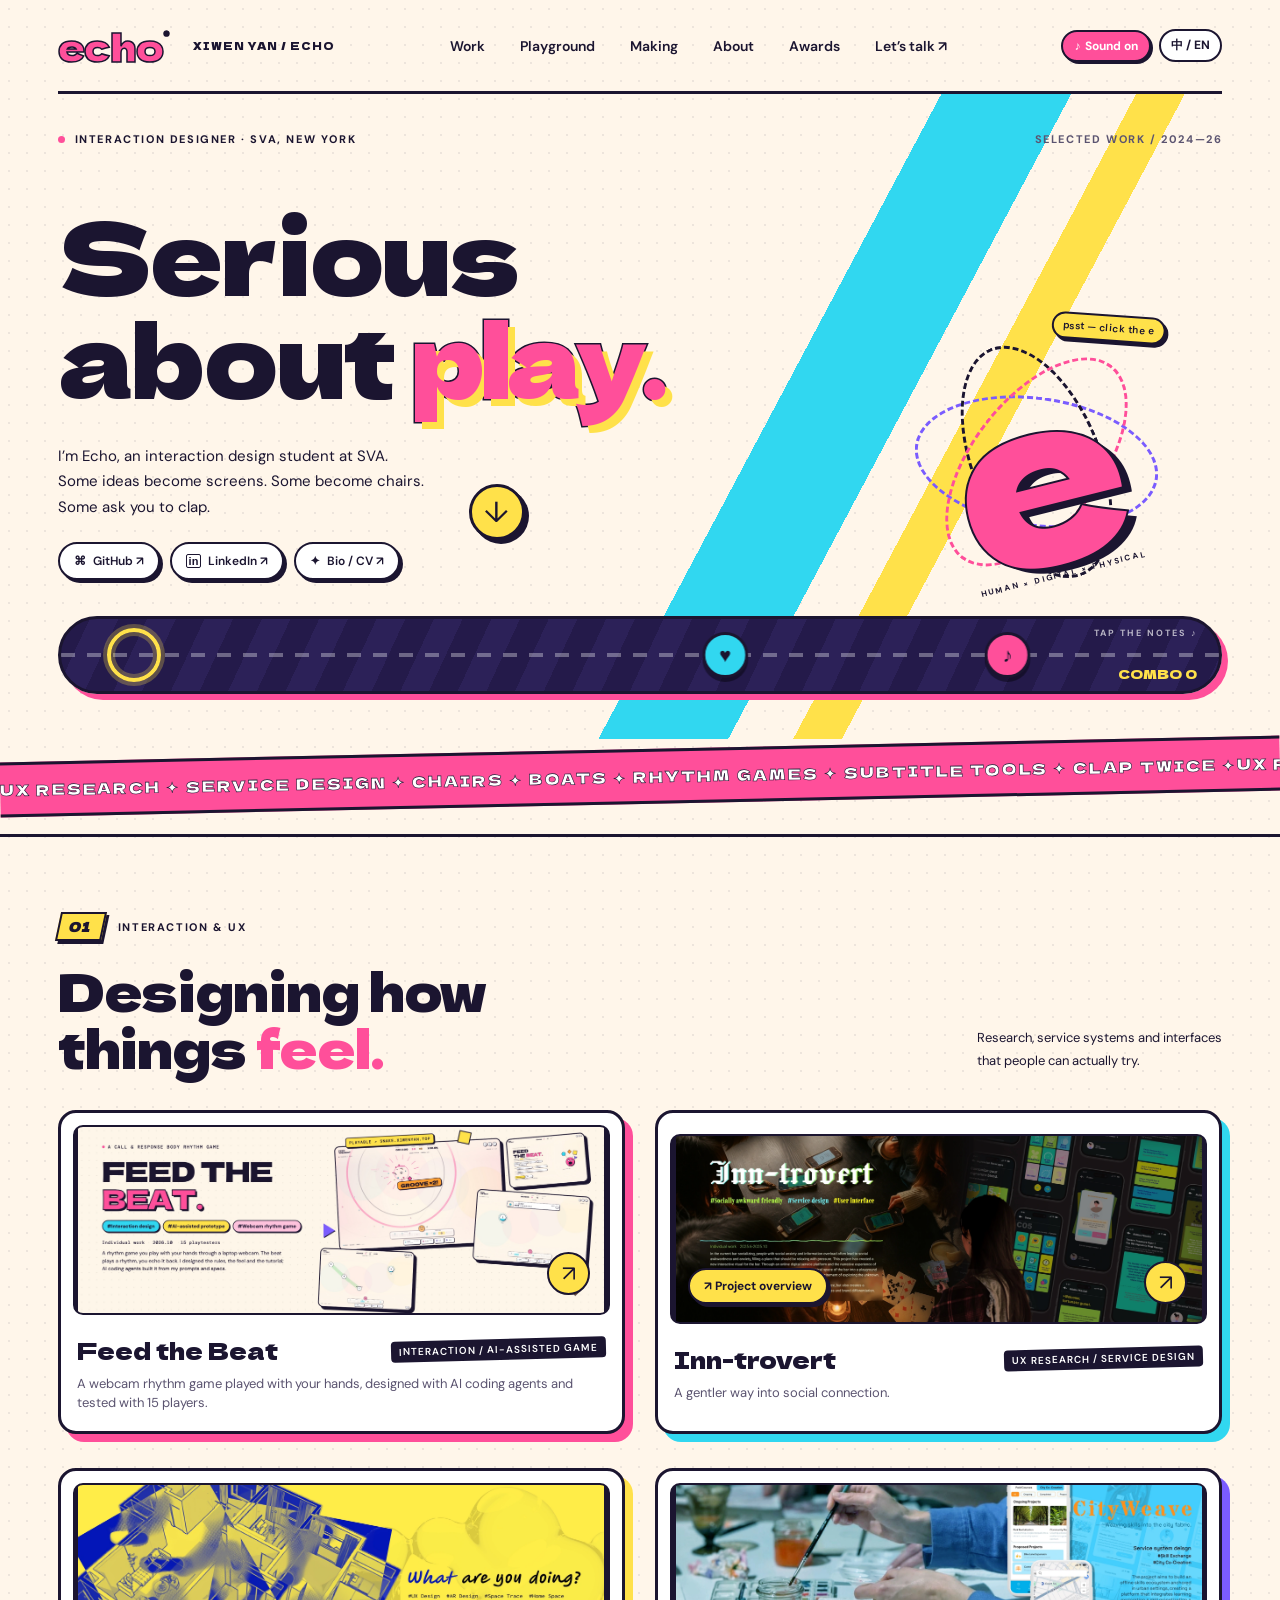
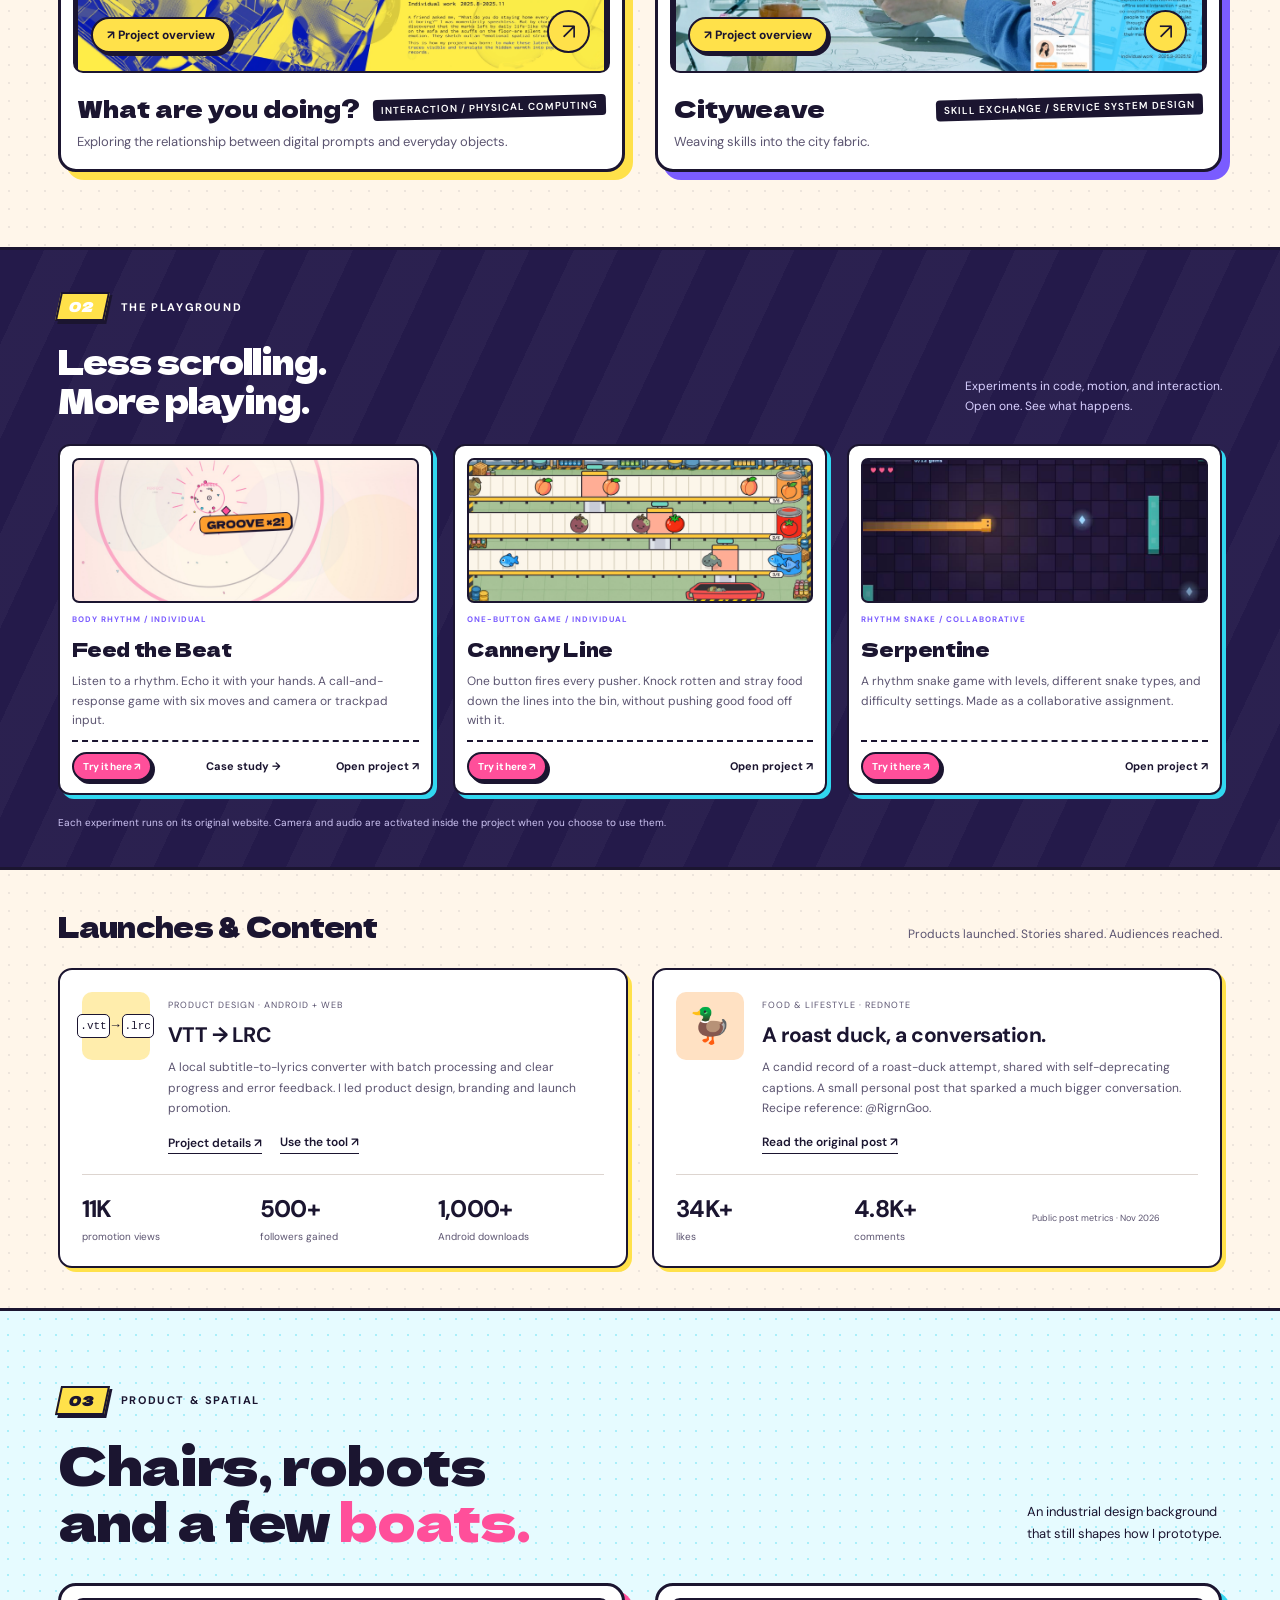
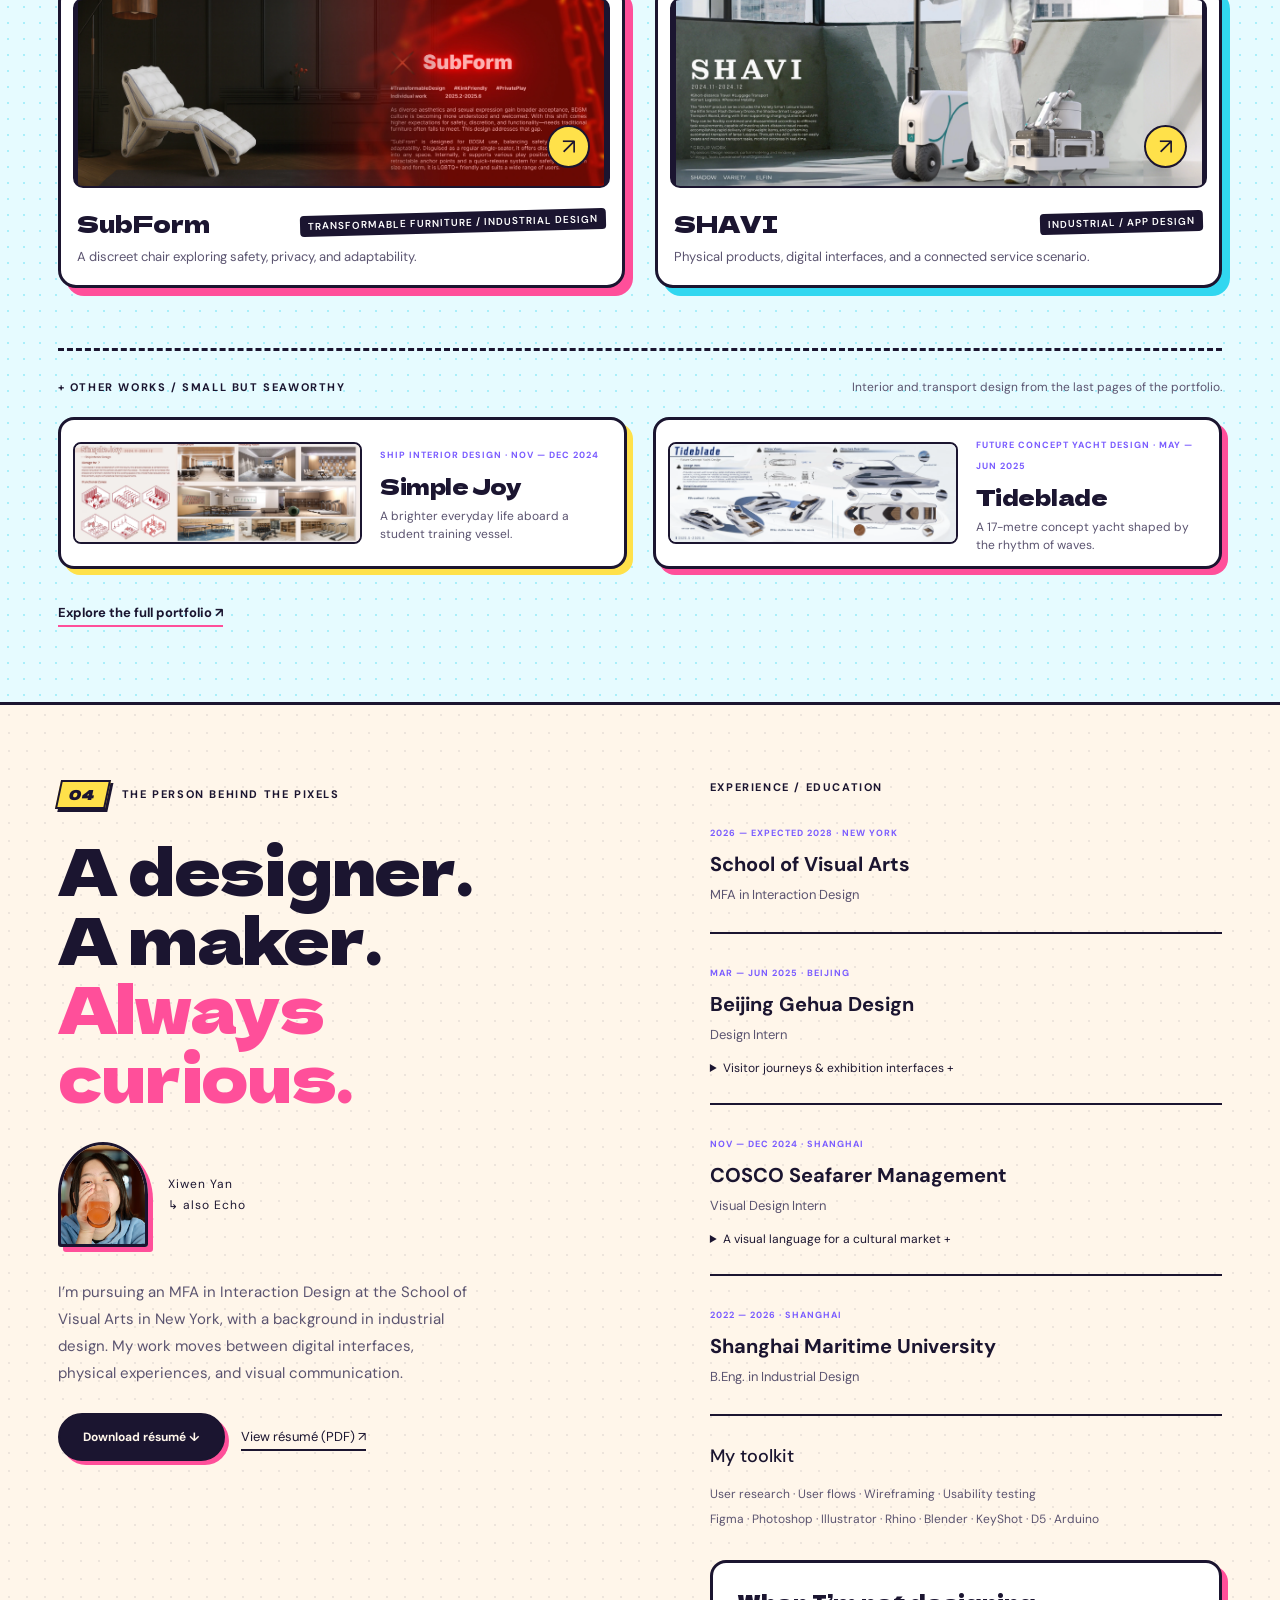
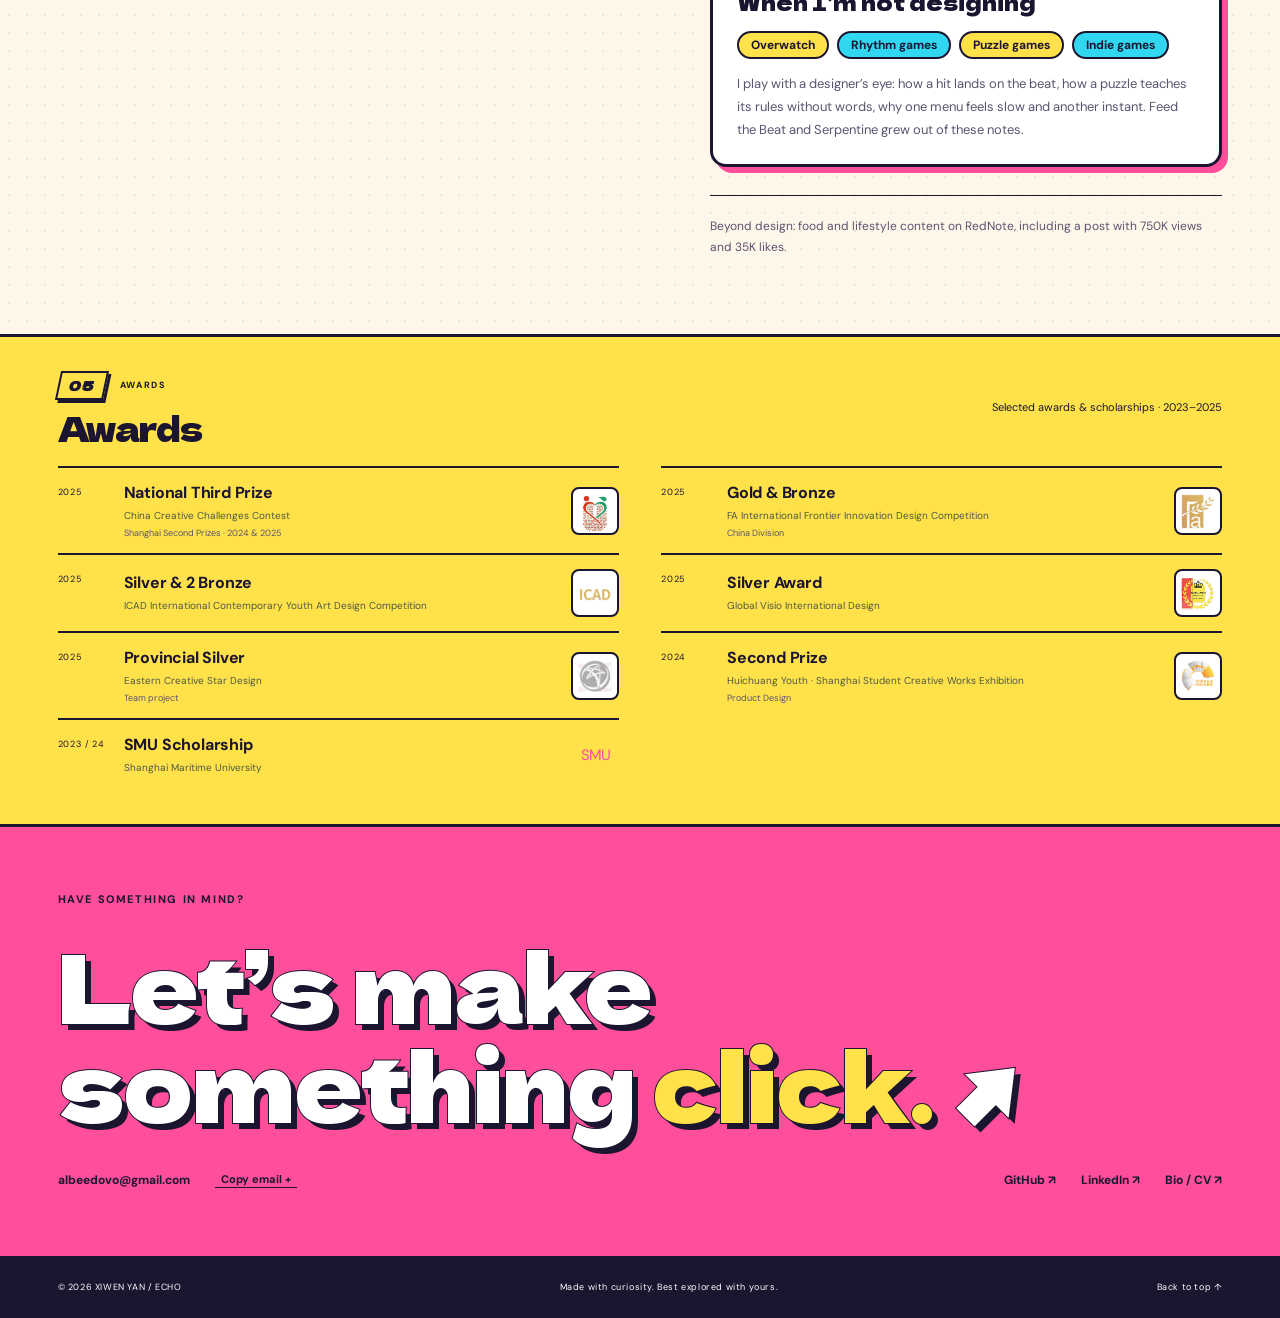
==== commit bc68c738: "Frame side projects as launches and content" ====
--- a/index.html
+++ b/index.html
@@ -19,7 +19,7 @@
 <div class="marquee" aria-hidden="true"><div class="marquee-track"><span>UX RESEARCH ✦ SERVICE DESIGN ✦ CHAIRS ✦ BOATS ✦ RHYTHM GAMES ✦ SUBTITLE TOOLS ✦ CLAP TWICE ✦ </span><span>UX RESEARCH ✦ SERVICE DESIGN ✦ CHAIRS ✦ BOATS ✦ RHYTHM GAMES ✦ SUBTITLE TOOLS ✦ CLAP TWICE ✦ </span></div></div>
 <section id="work" class="section"><div class="section-head"><div><div class="eyebrow"><span class="lane-no">01</span> INTERACTION &amp; UX</div><h2 data-en="Designing how<br>things <em>feel.</em>" data-zh="设计<br><em>体验的手感。</em>">Designing how<br>things <em>feel.</em></h2></div><p data-en="Research, service systems and interfaces<br>that people can actually try." data-zh="从研究、服务系统到界面，<br>做出可以亲手体验的设计。">Research, service systems and interfaces<br>that people can actually try.</p></div><div class="projects" id="projects"><p><a href="feed-the-beat.html">Feed the Beat</a> — webcam rhythm game, AI-assisted. Inn-trovert — UX research &amp; service design. What are you doing? — interaction &amp; physical computing. Cityweave — skill-exchange service system. </p></div></section>
 <section id="play" class="section playground"><div class="section-head"><div><div class="eyebrow"><span class="lane-no">02</span> THE PLAYGROUND</div><h2 data-en="Less scrolling.<br>More playing." data-zh="少一点浏览，<br>多一点亲身体验。">Less scrolling.<br>More playing.</h2></div><p data-en="Experiments in code, motion, and interaction.<br>Open one. See what happens." data-zh="代码、动态与交互实验。<br>打开一个，看看会发生什么。">Experiments in code, motion, and interaction.<br>Open one. See what happens.</p></div><div class="play-grid" id="play-grid"></div><div class="play-note" data-en="Each experiment runs on its original website. Camera and audio are activated inside the project when you choose to use them." data-zh="实验运行于各自的原始网站；摄像头与声音由你在项目中自主开启。">Each experiment runs on its original website. Camera and audio are activated inside the project when you choose to use them.</div></section>
-<section id="small-projects" class="section side-projects"><div class="side-head"><h2 data-en="Small projects" data-zh="小项目">Small projects</h2><p data-en="Useful ideas, brought to life." data-zh="把实用的想法做出来。">Useful ideas, brought to life.</p></div><div id="side-grid"></div></section><section id="making" class="section making"><div class="section-head"><div><div class="eyebrow"><span class="lane-no">03</span> PRODUCT &amp; SPATIAL</div><h2 data-en="Chairs, robots<br>and a few <em>boats.</em>" data-zh="椅子、机器人，<br>还有几艘<em>船。</em>">Chairs, robots<br>and a few <em>boats.</em></h2></div><p data-en="An industrial design background<br>that still shapes how I prototype." data-zh="工业设计背景，<br>至今影响我做原型的方式。">An industrial design background<br>that still shapes how I prototype.</p></div><div class="projects" id="making-grid"><p>SubForm — transformable furniture. SHAVI — industrial &amp; app design.</p></div><div class="other-works"><div class="other-head"><div class="eyebrow" data-en="+ OTHER WORKS / SMALL BUT SEAWORTHY" data-zh="+ 其他作品 / 小而精">+ OTHER WORKS / SMALL BUT SEAWORTHY</div><p data-en="Interior and transport design from the last pages of the portfolio." data-zh="作品集最后几页的室内与交通工具设计。">Interior and transport design from the last pages of the portfolio.</p></div><div class="mini-grid" id="mini-grid"><p>Simple Joy — ship interior design. Tideblade — future concept yacht design.</p></div></div><a class="text-link portfolio-link" href="https://drive.google.com/file/d/1dsrZ6NsvZ9PnsnhpLHdgqc7ZABxpBk2c/view" target="_blank" rel="noopener" data-en="Explore the full portfolio ↗" data-zh="查看完整作品集 ↗">Explore the full portfolio ↗</a></section>
+<section id="small-projects" class="section side-projects"><div class="side-head"><h2 data-en="Launches &amp; Content" data-zh="产品推广与内容创作">Launches &amp; Content</h2><p data-en="Products launched. Stories shared. Audiences reached." data-zh="从产品上线到内容传播，让作品被看见。">Products launched. Stories shared. Audiences reached.</p></div><div id="side-grid"></div></section><section id="making" class="section making"><div class="section-head"><div><div class="eyebrow"><span class="lane-no">03</span> PRODUCT &amp; SPATIAL</div><h2 data-en="Chairs, robots<br>and a few <em>boats.</em>" data-zh="椅子、机器人，<br>还有几艘<em>船。</em>">Chairs, robots<br>and a few <em>boats.</em></h2></div><p data-en="An industrial design background<br>that still shapes how I prototype." data-zh="工业设计背景，<br>至今影响我做原型的方式。">An industrial design background<br>that still shapes how I prototype.</p></div><div class="projects" id="making-grid"><p>SubForm — transformable furniture. SHAVI — industrial &amp; app design.</p></div><div class="other-works"><div class="other-head"><div class="eyebrow" data-en="+ OTHER WORKS / SMALL BUT SEAWORTHY" data-zh="+ 其他作品 / 小而精">+ OTHER WORKS / SMALL BUT SEAWORTHY</div><p data-en="Interior and transport design from the last pages of the portfolio." data-zh="作品集最后几页的室内与交通工具设计。">Interior and transport design from the last pages of the portfolio.</p></div><div class="mini-grid" id="mini-grid"><p>Simple Joy — ship interior design. Tideblade — future concept yacht design.</p></div></div><a class="text-link portfolio-link" href="https://drive.google.com/file/d/1dsrZ6NsvZ9PnsnhpLHdgqc7ZABxpBk2c/view" target="_blank" rel="noopener" data-en="Explore the full portfolio ↗" data-zh="查看完整作品集 ↗">Explore the full portfolio ↗</a></section>
 <section id="about" class="section about"><div class="about-intro"><div class="eyebrow"><span class="lane-no">04</span> THE PERSON BEHIND THE PIXELS</div><h2 data-en="A designer.<br>A maker.<br><em>Always curious.</em>" data-zh="设计者。<br>创造者。<br><em>永远保持好奇。</em>">A designer.<br>A maker.<br><em>Always curious.</em></h2><div class="portrait"><img src="assets/avatar.png" alt="Xiwen Yan (Echo)" loading="lazy"><span>Xiwen Yan<br>↳ also Echo</span></div><p data-en="I’m pursuing an MFA in Interaction Design at the School of Visual Arts in New York, with a background in industrial design. My work moves between digital interfaces, physical experiences, and visual communication." data-zh="我正在纽约视觉艺术学院攻读交互设计 MFA，本科背景为工业设计。我的创作跨越数字界面、实体体验与视觉传播。">I’m pursuing an MFA in Interaction Design at the School of Visual Arts in New York, with a background in industrial design. My work moves between digital interfaces, physical experiences, and visual communication.</p><a class="button dark" href="assets/resume.pdf" download data-en="Download résumé ↓" data-zh="下载简历 ↓">Download résumé ↓</a><a class="text-link" href="assets/resume.pdf" target="_blank" rel="noopener" data-en="View résumé (PDF) ↗" data-zh="在线查看简历（PDF） ↗">View résumé (PDF) ↗</a></div><div class="about-details"><div class="eyebrow" data-en="EXPERIENCE / EDUCATION" data-zh="经历 / 教育">EXPERIENCE / EDUCATION</div><article class="timeline"><small>2026 — EXPECTED 2028 · NEW YORK</small><h3>School of Visual Arts</h3><p>MFA in Interaction Design</p></article><article class="timeline"><small>MAR — JUN 2025 · BEIJING</small><h3>Beijing Gehua Design</h3><p data-en="Design Intern" data-zh="设计实习生">Design Intern</p><details><summary data-en="Visitor journeys & exhibition interfaces +" data-zh="参观旅程与展览界面 +">Visitor journeys & exhibition interfaces +</summary><p data-en="Independently designed a task-based journey for a proposed imperial-cuisine exhibition, connecting exhibits with ingredient collection, cooking choices, and personal feedback. Iterated interfaces and proposed merchandise and restaurant collaborations while balancing budget and production constraints." data-zh="独立设计御膳主题拟议展览的任务式参观旅程，将展品、食材收集、烹饪选择与个性化反馈串联；迭代界面并提出文创与餐饮合作方案，兼顾预算及制作约束。">Independently designed a task-based journey for a proposed imperial-cuisine exhibition, connecting exhibits with ingredient collection, cooking choices, and personal feedback. Iterated interfaces and proposed merchandise and restaurant collaborations while balancing budget and production constraints.</p></details></article><article class="timeline"><small>NOV — DEC 2024 · SHANGHAI</small><h3>COSCO Seafarer Management</h3><p data-en="Visual Design Intern" data-zh="视觉设计实习生">Visual Design Intern</p><details><summary data-en="A visual language for a cultural market +" data-zh="海洋文化市集的视觉设计 +">A visual language for a cultural market +</summary><p data-en="Designed posters, staff badges, invitations, and interactive check-in stations for the Haiyuji maritime culture market. Worked with a nine-person design team using shared assets to maintain consistency." data-zh="为「海遇集」海洋文化市集设计海报、工牌、邀请函和互动签到装置，与九人设计团队使用共享素材保持视觉一致性。">Designed posters, staff badges, invitations, and interactive check-in stations for the Haiyuji maritime culture market. Worked with a nine-person design team using shared assets to maintain consistency.</p></details></article><article class="timeline"><small>2022 — 2026 · SHANGHAI</small><h3>Shanghai Maritime University</h3><p>B.Eng. in Industrial Design</p></article><div class="skills"><h3 data-en="My toolkit" data-zh="我的工具箱">My toolkit</h3><p>User research · User flows · Wireframing · Usability testing</p><p>Figma · Photoshop · Illustrator · Rhino · Blender · KeyShot · D5 · Arduino</p></div><div class="interests"><h3 data-en="When I’m not designing" data-zh="不做设计的时候">When I’m not designing</h3><ul class="interest-tags"><li>Overwatch</li><li data-en="Rhythm games" data-zh="音游">Rhythm games</li><li data-en="Puzzle games" data-zh="解谜游戏">Puzzle games</li><li data-en="Indie games" data-zh="独立游戏">Indie games</li></ul><p data-en="I play with a designer’s eye: how a hit lands on the beat, how a puzzle teaches its rules without words, why one menu feels slow and another instant. Feed the Beat and Serpentine grew out of these notes." data-zh="我带着设计师的眼光玩游戏：打击是否踩在拍子上、解谜游戏怎样不用文字就教会玩家规则、为什么有的菜单拖沓而有的瞬间响应。Feed the Beat 和 Serpentine 就是从这些观察里长出来的。">I play with a designer’s eye: how a hit lands on the beat, how a puzzle teaches its rules without words, why one menu feels slow and another instant. Feed the Beat and Serpentine grew out of these notes.</p></div><div class="other-experience"><p data-en="Beyond design: food and lifestyle content on RedNote, including a post with 750K views and 35K likes." data-zh="设计之外：在小红书创作美食与生活内容，单篇获得 75 万浏览与 3.5 万点赞。">Beyond design: food and lifestyle content on RedNote, including a post with 750K views and 35K likes.</p></div></div></section>
 <section id="recognition" class="section recognition"><div class="section-head"><div><div class="eyebrow"><span class="lane-no">05</span> AWARDS</div><h2 data-en="Awards" data-zh="奖项">Awards</h2></div><p data-en="Selected awards &amp; scholarships · 2023–2025" data-zh="精选奖项与奖学金 · 2023–2025">Selected awards & scholarships · 2023–2025</p></div><div class="awards-list"><article class="award-row"><span class="award-year">2025</span><div><h3 data-en="National Third Prize" data-zh="全国三等奖">National Third Prize</h3><p>China Creative Challenges Contest</p><small data-en='Shanghai Second Prizes · 2024 & 2025' data-zh='上海赛区二等奖 · 2024、2025'>Shanghai Second Prizes · 2024 & 2025</small></div><span class="award-mark"><img src="assets/awards/cdec.png" alt="China Creative Challenges Contest" loading="lazy"></span></article><article class="award-row"><span class="award-year">2025</span><div><h3 data-en="Gold & Bronze" data-zh="金奖与铜奖">Gold & Bronze</h3><p>FA International Frontier Innovation Design Competition</p><small data-en='China Division' data-zh='中国赛区'>China Division</small></div><span class="award-mark"><img src="assets/awards/fa.png" alt="FA International Frontier Innovation Design Competition" loading="lazy"></span></article><article class="award-row"><span class="award-year">2025</span><div><h3 data-en="Silver & 2 Bronze" data-zh="银奖与两项铜奖">Silver & 2 Bronze</h3><p>ICAD International Contemporary Youth Art Design Competition</p></div><span class="award-mark"><img src="assets/awards/icad.png" alt="ICAD certificate wordmark" loading="lazy"></span></article><article class="award-row"><span class="award-year">2025</span><div><h3 data-en="Silver Award" data-zh="银奖">Silver Award</h3><p>Global Visio International Design</p></div><span class="award-mark"><img src="assets/awards/global-visio.png" alt="Global Visio International Design Award" loading="lazy"></span></article><article class="award-row"><span class="award-year">2025</span><div><h3 data-en="Provincial Silver" data-zh="省级银奖">Provincial Silver</h3><p>Eastern Creative Star Design</p><small data-en='Team project' data-zh='团队项目'>Team project</small></div><span class="award-mark"><img src="assets/awards/eastern.png" alt="Eastern Creative Star Design" loading="lazy"></span></article><article class="award-row"><span class="award-year">2024</span><div><h3 data-en="Second Prize" data-zh="二等奖">Second Prize</h3><p>Huichuang Youth · Shanghai Student Creative Works Exhibition</p><small data-en='Product Design' data-zh='产品设计'>Product Design</small></div><span class="award-mark"><img src="assets/awards/huichuang.png" alt="Huichuang Youth" loading="lazy"></span></article><article class="award-row"><span class="award-year">2023 / 24</span><div><h3 data-en="SMU Scholarship" data-zh="上海海事大学奖学金">SMU Scholarship</h3><p>Shanghai Maritime University</p></div><span class="scholarship-mark" aria-hidden="true">SMU</span></article></div></section>
 <section id="contact" class="contact"><div class="eyebrow" data-en="HAVE SOMETHING IN MIND?" data-zh="有想一起探索的点子吗？">HAVE SOMETHING IN MIND?</div><a href="mailto:albeedovo@gmail.com" data-en="Let’s make<br>something <em>click.</em> ↗" data-zh="让灵感，<br><em>开始发生。</em> ↗">Let’s make<br>something <em>click.</em> ↗</a><div class="contact-bottom"><span>albeedovo@gmail.com</span><button id="copy" data-en="Copy email +" data-zh="复制邮箱 +">Copy email +</button><a href="https://github.com/Albedovo" target="_blank" rel="noopener">GitHub ↗</a><a href="https://www.linkedin.com/in/xiwen-yan-2774b8438/" target="_blank" rel="noopener">LinkedIn ↗</a><a href="https://bio.xiwenyan.top/">Bio / CV ↗</a></div><p id="copy-status" role="status"></p></section></main><footer><span>© 2026 XIWEN YAN / ECHO</span><span data-en="Made with curiosity. Best explored with yours." data-zh="带着好奇创造，也欢迎带着好奇探索。">Made with curiosity. Best explored with yours.</span><a href="#" data-en="Back to top ↑" data-zh="回到顶部 ↑">Back to top ↑</a></footer><dialog id="project-dialog" aria-labelledby="dialog-title"><button class="close" aria-label="Close project">×</button><div id="dialog-content"></div></dialog><script src="app.js?v=20261117-compact2"></script></body></html>
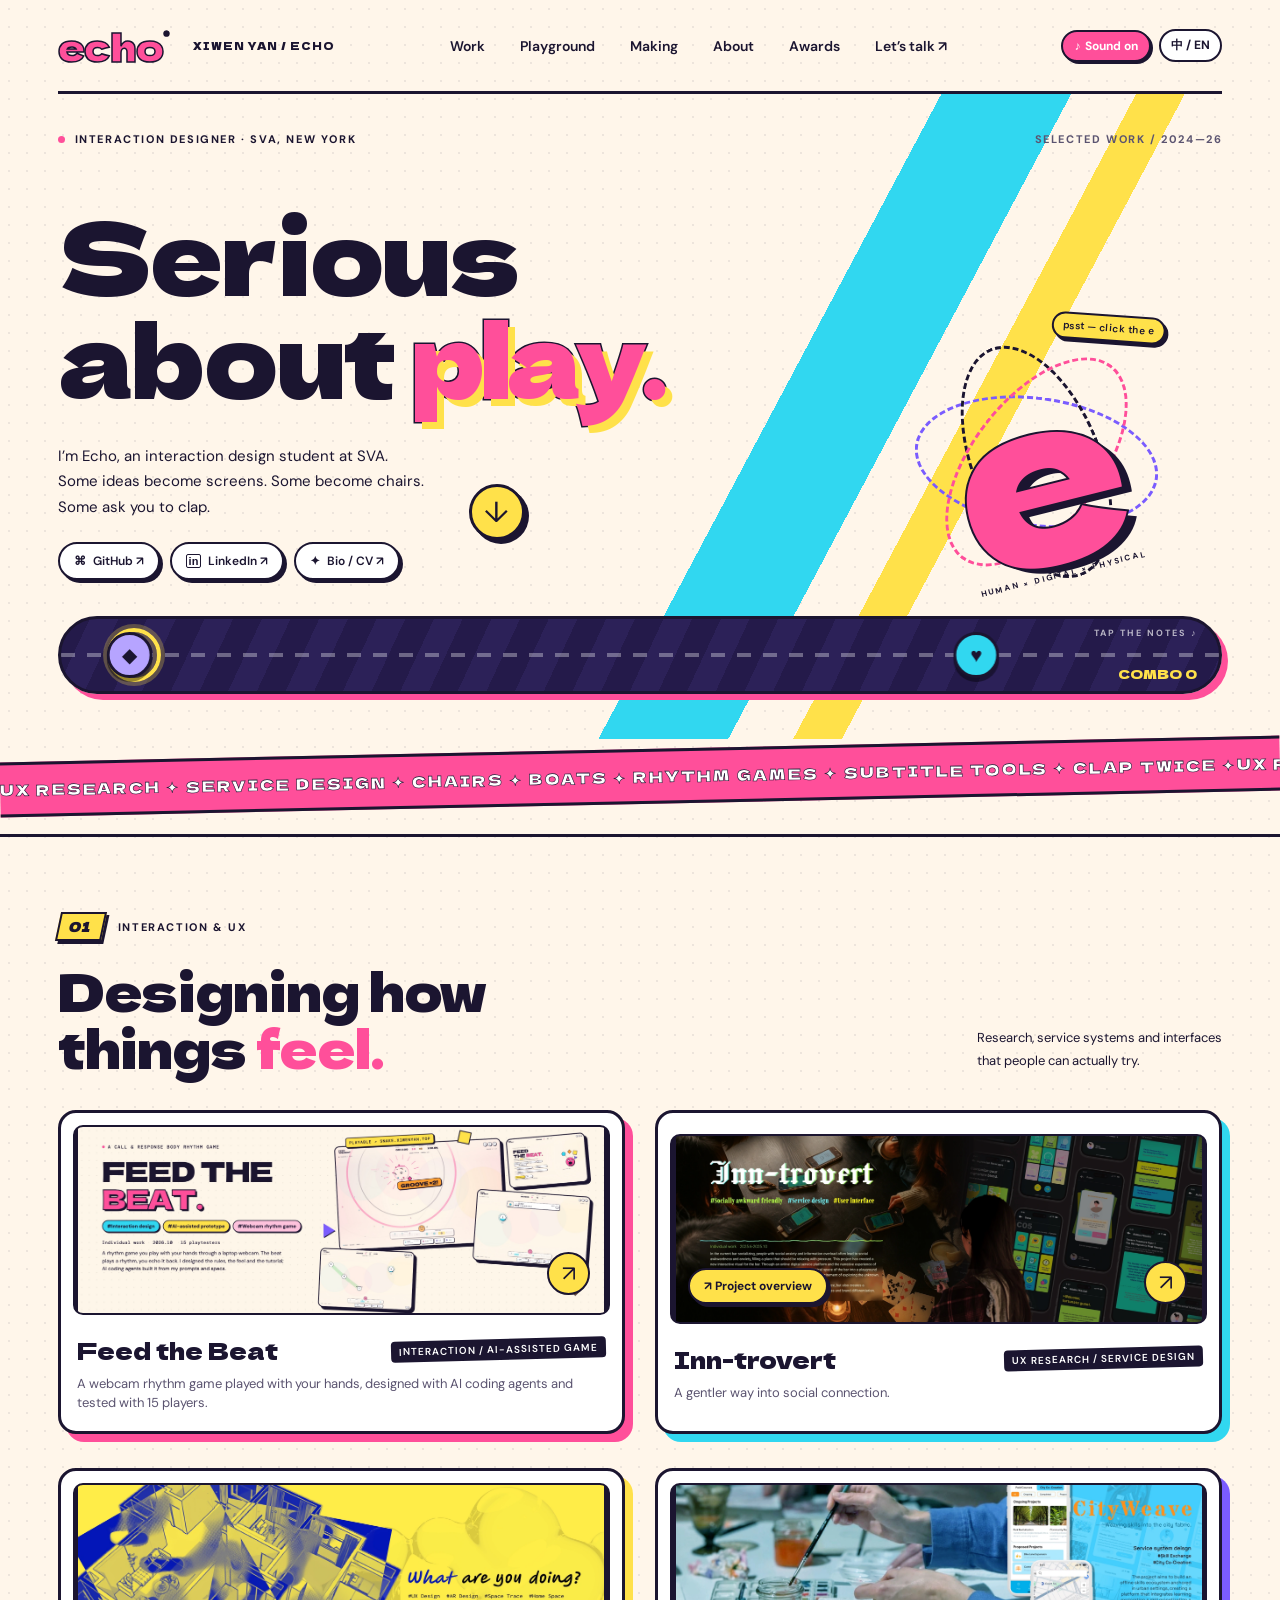
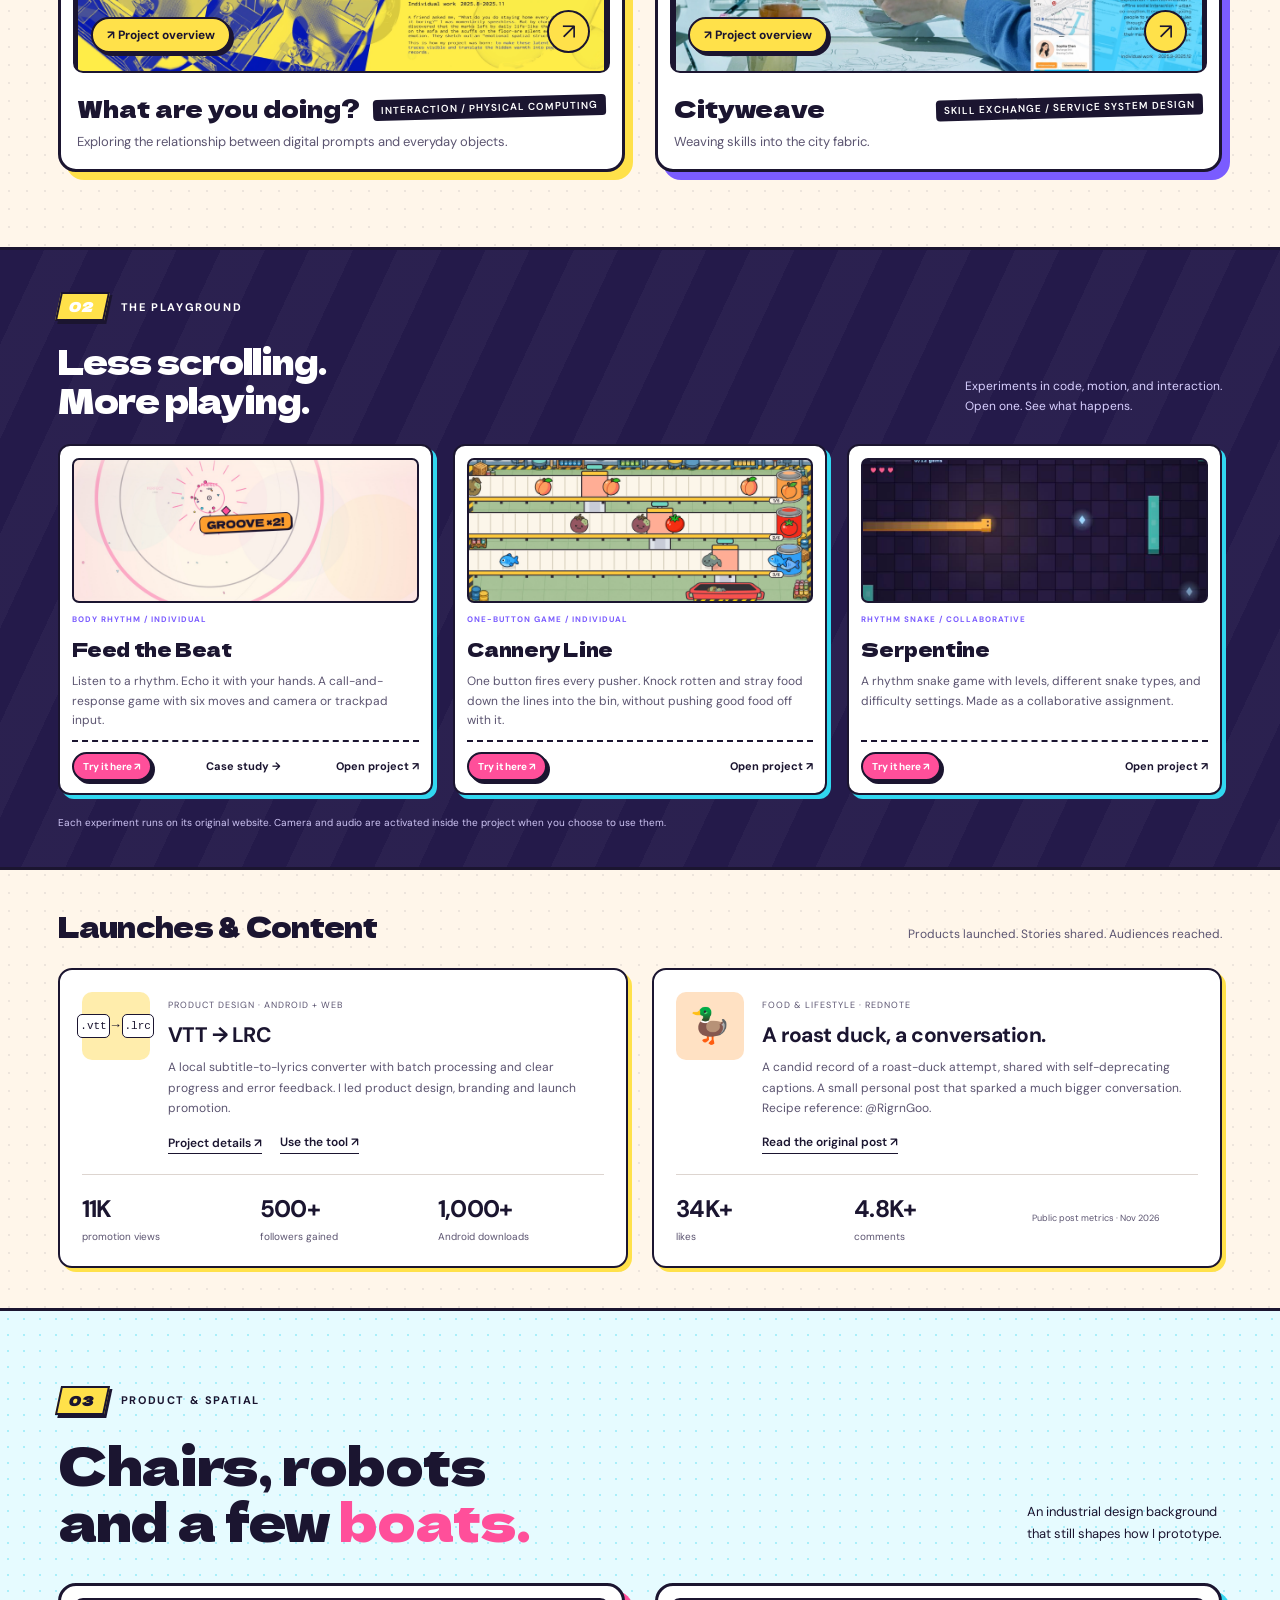
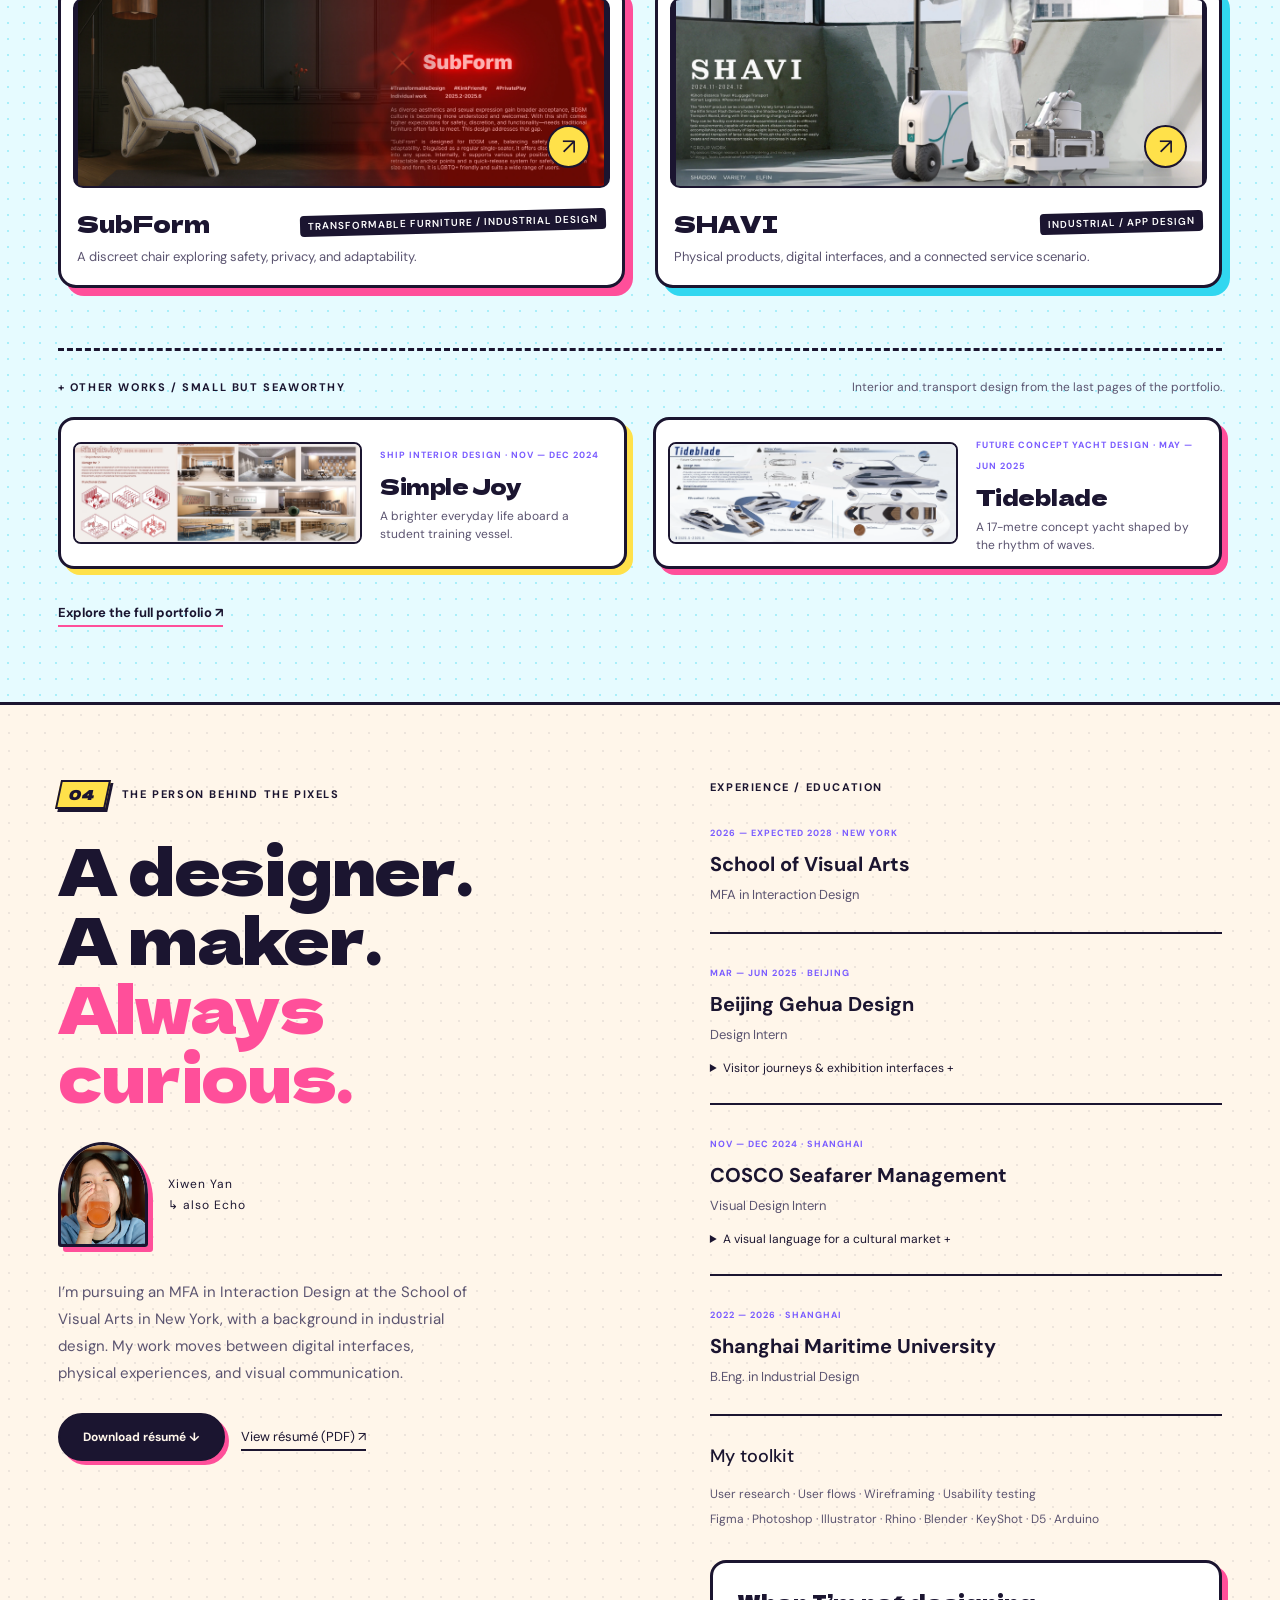
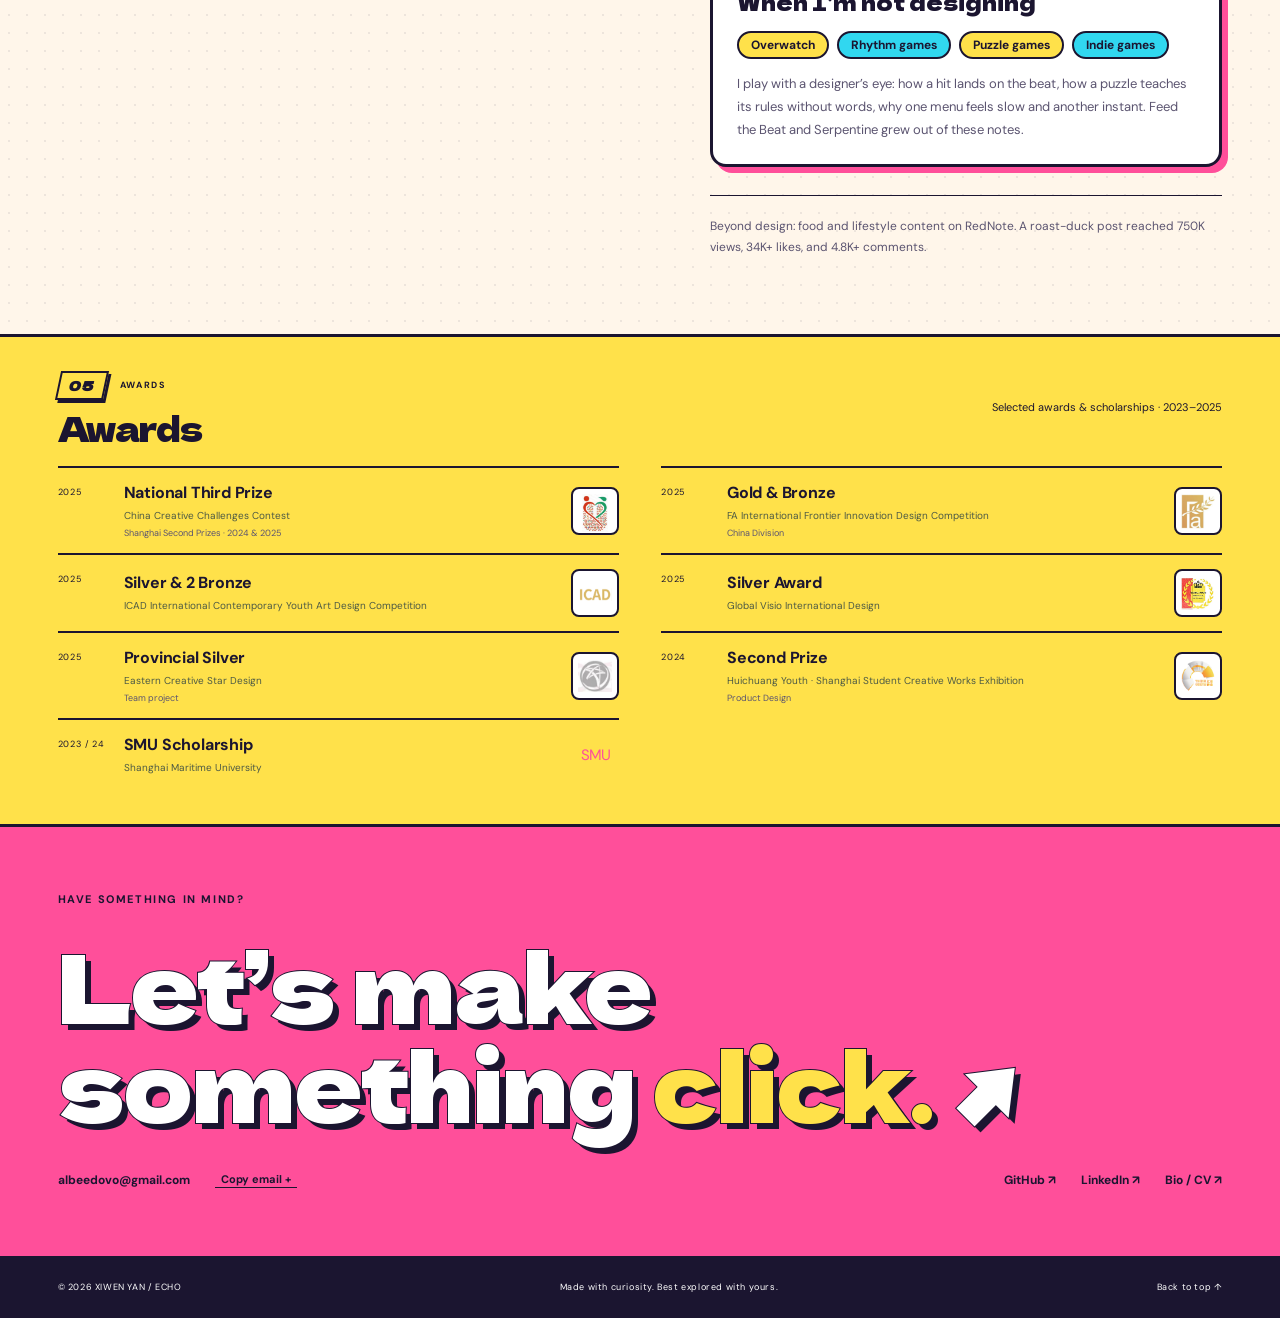
==== commit a90fd1b3: "Sync roast-duck summary and resume with latest project metrics" ====
--- a/index.html
+++ b/index.html
@@ -20,6 +20,6 @@
 <section id="work" class="section"><div class="section-head"><div><div class="eyebrow"><span class="lane-no">01</span> INTERACTION &amp; UX</div><h2 data-en="Designing how<br>things <em>feel.</em>" data-zh="设计<br><em>体验的手感。</em>">Designing how<br>things <em>feel.</em></h2></div><p data-en="Research, service systems and interfaces<br>that people can actually try." data-zh="从研究、服务系统到界面，<br>做出可以亲手体验的设计。">Research, service systems and interfaces<br>that people can actually try.</p></div><div class="projects" id="projects"><p><a href="feed-the-beat.html">Feed the Beat</a> — webcam rhythm game, AI-assisted. Inn-trovert — UX research &amp; service design. What are you doing? — interaction &amp; physical computing. Cityweave — skill-exchange service system. </p></div></section>
 <section id="play" class="section playground"><div class="section-head"><div><div class="eyebrow"><span class="lane-no">02</span> THE PLAYGROUND</div><h2 data-en="Less scrolling.<br>More playing." data-zh="少一点浏览，<br>多一点亲身体验。">Less scrolling.<br>More playing.</h2></div><p data-en="Experiments in code, motion, and interaction.<br>Open one. See what happens." data-zh="代码、动态与交互实验。<br>打开一个，看看会发生什么。">Experiments in code, motion, and interaction.<br>Open one. See what happens.</p></div><div class="play-grid" id="play-grid"></div><div class="play-note" data-en="Each experiment runs on its original website. Camera and audio are activated inside the project when you choose to use them." data-zh="实验运行于各自的原始网站；摄像头与声音由你在项目中自主开启。">Each experiment runs on its original website. Camera and audio are activated inside the project when you choose to use them.</div></section>
 <section id="small-projects" class="section side-projects"><div class="side-head"><h2 data-en="Launches &amp; Content" data-zh="产品推广与内容创作">Launches &amp; Content</h2><p data-en="Products launched. Stories shared. Audiences reached." data-zh="从产品上线到内容传播，让作品被看见。">Products launched. Stories shared. Audiences reached.</p></div><div id="side-grid"></div></section><section id="making" class="section making"><div class="section-head"><div><div class="eyebrow"><span class="lane-no">03</span> PRODUCT &amp; SPATIAL</div><h2 data-en="Chairs, robots<br>and a few <em>boats.</em>" data-zh="椅子、机器人，<br>还有几艘<em>船。</em>">Chairs, robots<br>and a few <em>boats.</em></h2></div><p data-en="An industrial design background<br>that still shapes how I prototype." data-zh="工业设计背景，<br>至今影响我做原型的方式。">An industrial design background<br>that still shapes how I prototype.</p></div><div class="projects" id="making-grid"><p>SubForm — transformable furniture. SHAVI — industrial &amp; app design.</p></div><div class="other-works"><div class="other-head"><div class="eyebrow" data-en="+ OTHER WORKS / SMALL BUT SEAWORTHY" data-zh="+ 其他作品 / 小而精">+ OTHER WORKS / SMALL BUT SEAWORTHY</div><p data-en="Interior and transport design from the last pages of the portfolio." data-zh="作品集最后几页的室内与交通工具设计。">Interior and transport design from the last pages of the portfolio.</p></div><div class="mini-grid" id="mini-grid"><p>Simple Joy — ship interior design. Tideblade — future concept yacht design.</p></div></div><a class="text-link portfolio-link" href="https://drive.google.com/file/d/1dsrZ6NsvZ9PnsnhpLHdgqc7ZABxpBk2c/view" target="_blank" rel="noopener" data-en="Explore the full portfolio ↗" data-zh="查看完整作品集 ↗">Explore the full portfolio ↗</a></section>
-<section id="about" class="section about"><div class="about-intro"><div class="eyebrow"><span class="lane-no">04</span> THE PERSON BEHIND THE PIXELS</div><h2 data-en="A designer.<br>A maker.<br><em>Always curious.</em>" data-zh="设计者。<br>创造者。<br><em>永远保持好奇。</em>">A designer.<br>A maker.<br><em>Always curious.</em></h2><div class="portrait"><img src="assets/avatar.png" alt="Xiwen Yan (Echo)" loading="lazy"><span>Xiwen Yan<br>↳ also Echo</span></div><p data-en="I’m pursuing an MFA in Interaction Design at the School of Visual Arts in New York, with a background in industrial design. My work moves between digital interfaces, physical experiences, and visual communication." data-zh="我正在纽约视觉艺术学院攻读交互设计 MFA，本科背景为工业设计。我的创作跨越数字界面、实体体验与视觉传播。">I’m pursuing an MFA in Interaction Design at the School of Visual Arts in New York, with a background in industrial design. My work moves between digital interfaces, physical experiences, and visual communication.</p><a class="button dark" href="assets/resume.pdf" download data-en="Download résumé ↓" data-zh="下载简历 ↓">Download résumé ↓</a><a class="text-link" href="assets/resume.pdf" target="_blank" rel="noopener" data-en="View résumé (PDF) ↗" data-zh="在线查看简历（PDF） ↗">View résumé (PDF) ↗</a></div><div class="about-details"><div class="eyebrow" data-en="EXPERIENCE / EDUCATION" data-zh="经历 / 教育">EXPERIENCE / EDUCATION</div><article class="timeline"><small>2026 — EXPECTED 2028 · NEW YORK</small><h3>School of Visual Arts</h3><p>MFA in Interaction Design</p></article><article class="timeline"><small>MAR — JUN 2025 · BEIJING</small><h3>Beijing Gehua Design</h3><p data-en="Design Intern" data-zh="设计实习生">Design Intern</p><details><summary data-en="Visitor journeys & exhibition interfaces +" data-zh="参观旅程与展览界面 +">Visitor journeys & exhibition interfaces +</summary><p data-en="Independently designed a task-based journey for a proposed imperial-cuisine exhibition, connecting exhibits with ingredient collection, cooking choices, and personal feedback. Iterated interfaces and proposed merchandise and restaurant collaborations while balancing budget and production constraints." data-zh="独立设计御膳主题拟议展览的任务式参观旅程，将展品、食材收集、烹饪选择与个性化反馈串联；迭代界面并提出文创与餐饮合作方案，兼顾预算及制作约束。">Independently designed a task-based journey for a proposed imperial-cuisine exhibition, connecting exhibits with ingredient collection, cooking choices, and personal feedback. Iterated interfaces and proposed merchandise and restaurant collaborations while balancing budget and production constraints.</p></details></article><article class="timeline"><small>NOV — DEC 2024 · SHANGHAI</small><h3>COSCO Seafarer Management</h3><p data-en="Visual Design Intern" data-zh="视觉设计实习生">Visual Design Intern</p><details><summary data-en="A visual language for a cultural market +" data-zh="海洋文化市集的视觉设计 +">A visual language for a cultural market +</summary><p data-en="Designed posters, staff badges, invitations, and interactive check-in stations for the Haiyuji maritime culture market. Worked with a nine-person design team using shared assets to maintain consistency." data-zh="为「海遇集」海洋文化市集设计海报、工牌、邀请函和互动签到装置，与九人设计团队使用共享素材保持视觉一致性。">Designed posters, staff badges, invitations, and interactive check-in stations for the Haiyuji maritime culture market. Worked with a nine-person design team using shared assets to maintain consistency.</p></details></article><article class="timeline"><small>2022 — 2026 · SHANGHAI</small><h3>Shanghai Maritime University</h3><p>B.Eng. in Industrial Design</p></article><div class="skills"><h3 data-en="My toolkit" data-zh="我的工具箱">My toolkit</h3><p>User research · User flows · Wireframing · Usability testing</p><p>Figma · Photoshop · Illustrator · Rhino · Blender · KeyShot · D5 · Arduino</p></div><div class="interests"><h3 data-en="When I’m not designing" data-zh="不做设计的时候">When I’m not designing</h3><ul class="interest-tags"><li>Overwatch</li><li data-en="Rhythm games" data-zh="音游">Rhythm games</li><li data-en="Puzzle games" data-zh="解谜游戏">Puzzle games</li><li data-en="Indie games" data-zh="独立游戏">Indie games</li></ul><p data-en="I play with a designer’s eye: how a hit lands on the beat, how a puzzle teaches its rules without words, why one menu feels slow and another instant. Feed the Beat and Serpentine grew out of these notes." data-zh="我带着设计师的眼光玩游戏：打击是否踩在拍子上、解谜游戏怎样不用文字就教会玩家规则、为什么有的菜单拖沓而有的瞬间响应。Feed the Beat 和 Serpentine 就是从这些观察里长出来的。">I play with a designer’s eye: how a hit lands on the beat, how a puzzle teaches its rules without words, why one menu feels slow and another instant. Feed the Beat and Serpentine grew out of these notes.</p></div><div class="other-experience"><p data-en="Beyond design: food and lifestyle content on RedNote, including a post with 750K views and 35K likes." data-zh="设计之外：在小红书创作美食与生活内容，单篇获得 75 万浏览与 3.5 万点赞。">Beyond design: food and lifestyle content on RedNote, including a post with 750K views and 35K likes.</p></div></div></section>
+<section id="about" class="section about"><div class="about-intro"><div class="eyebrow"><span class="lane-no">04</span> THE PERSON BEHIND THE PIXELS</div><h2 data-en="A designer.<br>A maker.<br><em>Always curious.</em>" data-zh="设计者。<br>创造者。<br><em>永远保持好奇。</em>">A designer.<br>A maker.<br><em>Always curious.</em></h2><div class="portrait"><img src="assets/avatar.png" alt="Xiwen Yan (Echo)" loading="lazy"><span>Xiwen Yan<br>↳ also Echo</span></div><p data-en="I’m pursuing an MFA in Interaction Design at the School of Visual Arts in New York, with a background in industrial design. My work moves between digital interfaces, physical experiences, and visual communication." data-zh="我正在纽约视觉艺术学院攻读交互设计 MFA，本科背景为工业设计。我的创作跨越数字界面、实体体验与视觉传播。">I’m pursuing an MFA in Interaction Design at the School of Visual Arts in New York, with a background in industrial design. My work moves between digital interfaces, physical experiences, and visual communication.</p><a class="button dark" href="assets/resume.pdf" download data-en="Download résumé ↓" data-zh="下载简历 ↓">Download résumé ↓</a><a class="text-link" href="assets/resume.pdf" target="_blank" rel="noopener" data-en="View résumé (PDF) ↗" data-zh="在线查看简历（PDF） ↗">View résumé (PDF) ↗</a></div><div class="about-details"><div class="eyebrow" data-en="EXPERIENCE / EDUCATION" data-zh="经历 / 教育">EXPERIENCE / EDUCATION</div><article class="timeline"><small>2026 — EXPECTED 2028 · NEW YORK</small><h3>School of Visual Arts</h3><p>MFA in Interaction Design</p></article><article class="timeline"><small>MAR — JUN 2025 · BEIJING</small><h3>Beijing Gehua Design</h3><p data-en="Design Intern" data-zh="设计实习生">Design Intern</p><details><summary data-en="Visitor journeys & exhibition interfaces +" data-zh="参观旅程与展览界面 +">Visitor journeys & exhibition interfaces +</summary><p data-en="Independently designed a task-based journey for a proposed imperial-cuisine exhibition, connecting exhibits with ingredient collection, cooking choices, and personal feedback. Iterated interfaces and proposed merchandise and restaurant collaborations while balancing budget and production constraints." data-zh="独立设计御膳主题拟议展览的任务式参观旅程，将展品、食材收集、烹饪选择与个性化反馈串联；迭代界面并提出文创与餐饮合作方案，兼顾预算及制作约束。">Independently designed a task-based journey for a proposed imperial-cuisine exhibition, connecting exhibits with ingredient collection, cooking choices, and personal feedback. Iterated interfaces and proposed merchandise and restaurant collaborations while balancing budget and production constraints.</p></details></article><article class="timeline"><small>NOV — DEC 2024 · SHANGHAI</small><h3>COSCO Seafarer Management</h3><p data-en="Visual Design Intern" data-zh="视觉设计实习生">Visual Design Intern</p><details><summary data-en="A visual language for a cultural market +" data-zh="海洋文化市集的视觉设计 +">A visual language for a cultural market +</summary><p data-en="Designed posters, staff badges, invitations, and interactive check-in stations for the Haiyuji maritime culture market. Worked with a nine-person design team using shared assets to maintain consistency." data-zh="为「海遇集」海洋文化市集设计海报、工牌、邀请函和互动签到装置，与九人设计团队使用共享素材保持视觉一致性。">Designed posters, staff badges, invitations, and interactive check-in stations for the Haiyuji maritime culture market. Worked with a nine-person design team using shared assets to maintain consistency.</p></details></article><article class="timeline"><small>2022 — 2026 · SHANGHAI</small><h3>Shanghai Maritime University</h3><p>B.Eng. in Industrial Design</p></article><div class="skills"><h3 data-en="My toolkit" data-zh="我的工具箱">My toolkit</h3><p>User research · User flows · Wireframing · Usability testing</p><p>Figma · Photoshop · Illustrator · Rhino · Blender · KeyShot · D5 · Arduino</p></div><div class="interests"><h3 data-en="When I’m not designing" data-zh="不做设计的时候">When I’m not designing</h3><ul class="interest-tags"><li>Overwatch</li><li data-en="Rhythm games" data-zh="音游">Rhythm games</li><li data-en="Puzzle games" data-zh="解谜游戏">Puzzle games</li><li data-en="Indie games" data-zh="独立游戏">Indie games</li></ul><p data-en="I play with a designer’s eye: how a hit lands on the beat, how a puzzle teaches its rules without words, why one menu feels slow and another instant. Feed the Beat and Serpentine grew out of these notes." data-zh="我带着设计师的眼光玩游戏：打击是否踩在拍子上、解谜游戏怎样不用文字就教会玩家规则、为什么有的菜单拖沓而有的瞬间响应。Feed the Beat 和 Serpentine 就是从这些观察里长出来的。">I play with a designer’s eye: how a hit lands on the beat, how a puzzle teaches its rules without words, why one menu feels slow and another instant. Feed the Beat and Serpentine grew out of these notes.</p></div><div class="other-experience"><p data-en="Beyond design: food and lifestyle content on RedNote. A roast-duck post reached 750K views, 34K+ likes, and 4.8K+ comments." data-zh="设计之外：在小红书创作美食与生活内容，一篇烤鸭笔记获得 75 万浏览、3.4 万以上点赞与 4,800 多条评论。">Beyond design: food and lifestyle content on RedNote. A roast-duck post reached 750K views, 34K+ likes, and 4.8K+ comments.</p></div></div></section>
 <section id="recognition" class="section recognition"><div class="section-head"><div><div class="eyebrow"><span class="lane-no">05</span> AWARDS</div><h2 data-en="Awards" data-zh="奖项">Awards</h2></div><p data-en="Selected awards &amp; scholarships · 2023–2025" data-zh="精选奖项与奖学金 · 2023–2025">Selected awards & scholarships · 2023–2025</p></div><div class="awards-list"><article class="award-row"><span class="award-year">2025</span><div><h3 data-en="National Third Prize" data-zh="全国三等奖">National Third Prize</h3><p>China Creative Challenges Contest</p><small data-en='Shanghai Second Prizes · 2024 & 2025' data-zh='上海赛区二等奖 · 2024、2025'>Shanghai Second Prizes · 2024 & 2025</small></div><span class="award-mark"><img src="assets/awards/cdec.png" alt="China Creative Challenges Contest" loading="lazy"></span></article><article class="award-row"><span class="award-year">2025</span><div><h3 data-en="Gold & Bronze" data-zh="金奖与铜奖">Gold & Bronze</h3><p>FA International Frontier Innovation Design Competition</p><small data-en='China Division' data-zh='中国赛区'>China Division</small></div><span class="award-mark"><img src="assets/awards/fa.png" alt="FA International Frontier Innovation Design Competition" loading="lazy"></span></article><article class="award-row"><span class="award-year">2025</span><div><h3 data-en="Silver & 2 Bronze" data-zh="银奖与两项铜奖">Silver & 2 Bronze</h3><p>ICAD International Contemporary Youth Art Design Competition</p></div><span class="award-mark"><img src="assets/awards/icad.png" alt="ICAD certificate wordmark" loading="lazy"></span></article><article class="award-row"><span class="award-year">2025</span><div><h3 data-en="Silver Award" data-zh="银奖">Silver Award</h3><p>Global Visio International Design</p></div><span class="award-mark"><img src="assets/awards/global-visio.png" alt="Global Visio International Design Award" loading="lazy"></span></article><article class="award-row"><span class="award-year">2025</span><div><h3 data-en="Provincial Silver" data-zh="省级银奖">Provincial Silver</h3><p>Eastern Creative Star Design</p><small data-en='Team project' data-zh='团队项目'>Team project</small></div><span class="award-mark"><img src="assets/awards/eastern.png" alt="Eastern Creative Star Design" loading="lazy"></span></article><article class="award-row"><span class="award-year">2024</span><div><h3 data-en="Second Prize" data-zh="二等奖">Second Prize</h3><p>Huichuang Youth · Shanghai Student Creative Works Exhibition</p><small data-en='Product Design' data-zh='产品设计'>Product Design</small></div><span class="award-mark"><img src="assets/awards/huichuang.png" alt="Huichuang Youth" loading="lazy"></span></article><article class="award-row"><span class="award-year">2023 / 24</span><div><h3 data-en="SMU Scholarship" data-zh="上海海事大学奖学金">SMU Scholarship</h3><p>Shanghai Maritime University</p></div><span class="scholarship-mark" aria-hidden="true">SMU</span></article></div></section>
 <section id="contact" class="contact"><div class="eyebrow" data-en="HAVE SOMETHING IN MIND?" data-zh="有想一起探索的点子吗？">HAVE SOMETHING IN MIND?</div><a href="mailto:albeedovo@gmail.com" data-en="Let’s make<br>something <em>click.</em> ↗" data-zh="让灵感，<br><em>开始发生。</em> ↗">Let’s make<br>something <em>click.</em> ↗</a><div class="contact-bottom"><span>albeedovo@gmail.com</span><button id="copy" data-en="Copy email +" data-zh="复制邮箱 +">Copy email +</button><a href="https://github.com/Albedovo" target="_blank" rel="noopener">GitHub ↗</a><a href="https://www.linkedin.com/in/xiwen-yan-2774b8438/" target="_blank" rel="noopener">LinkedIn ↗</a><a href="https://bio.xiwenyan.top/">Bio / CV ↗</a></div><p id="copy-status" role="status"></p></section></main><footer><span>© 2026 XIWEN YAN / ECHO</span><span data-en="Made with curiosity. Best explored with yours." data-zh="带着好奇创造，也欢迎带着好奇探索。">Made with curiosity. Best explored with yours.</span><a href="#" data-en="Back to top ↑" data-zh="回到顶部 ↑">Back to top ↑</a></footer><dialog id="project-dialog" aria-labelledby="dialog-title"><button class="close" aria-label="Close project">×</button><div id="dialog-content"></div></dialog><script src="app.js?v=20261117-compact2"></script></body></html>
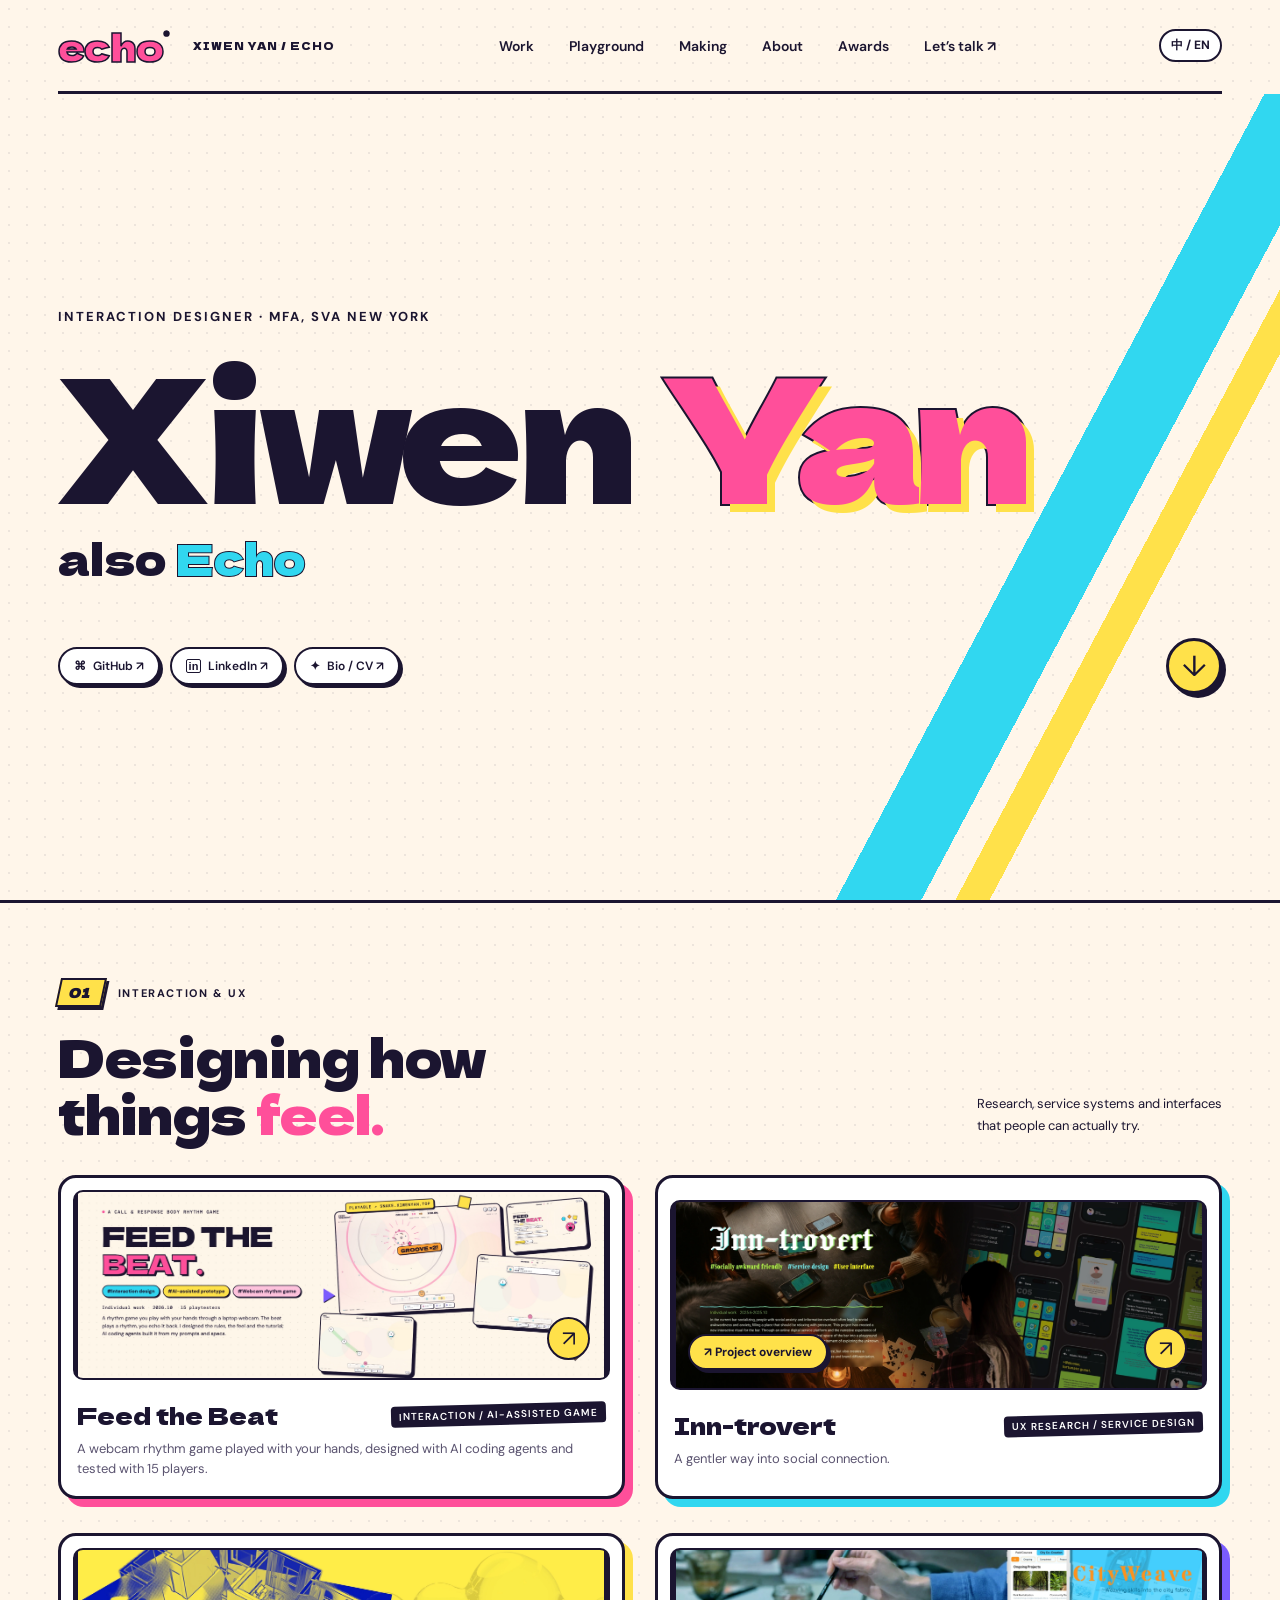
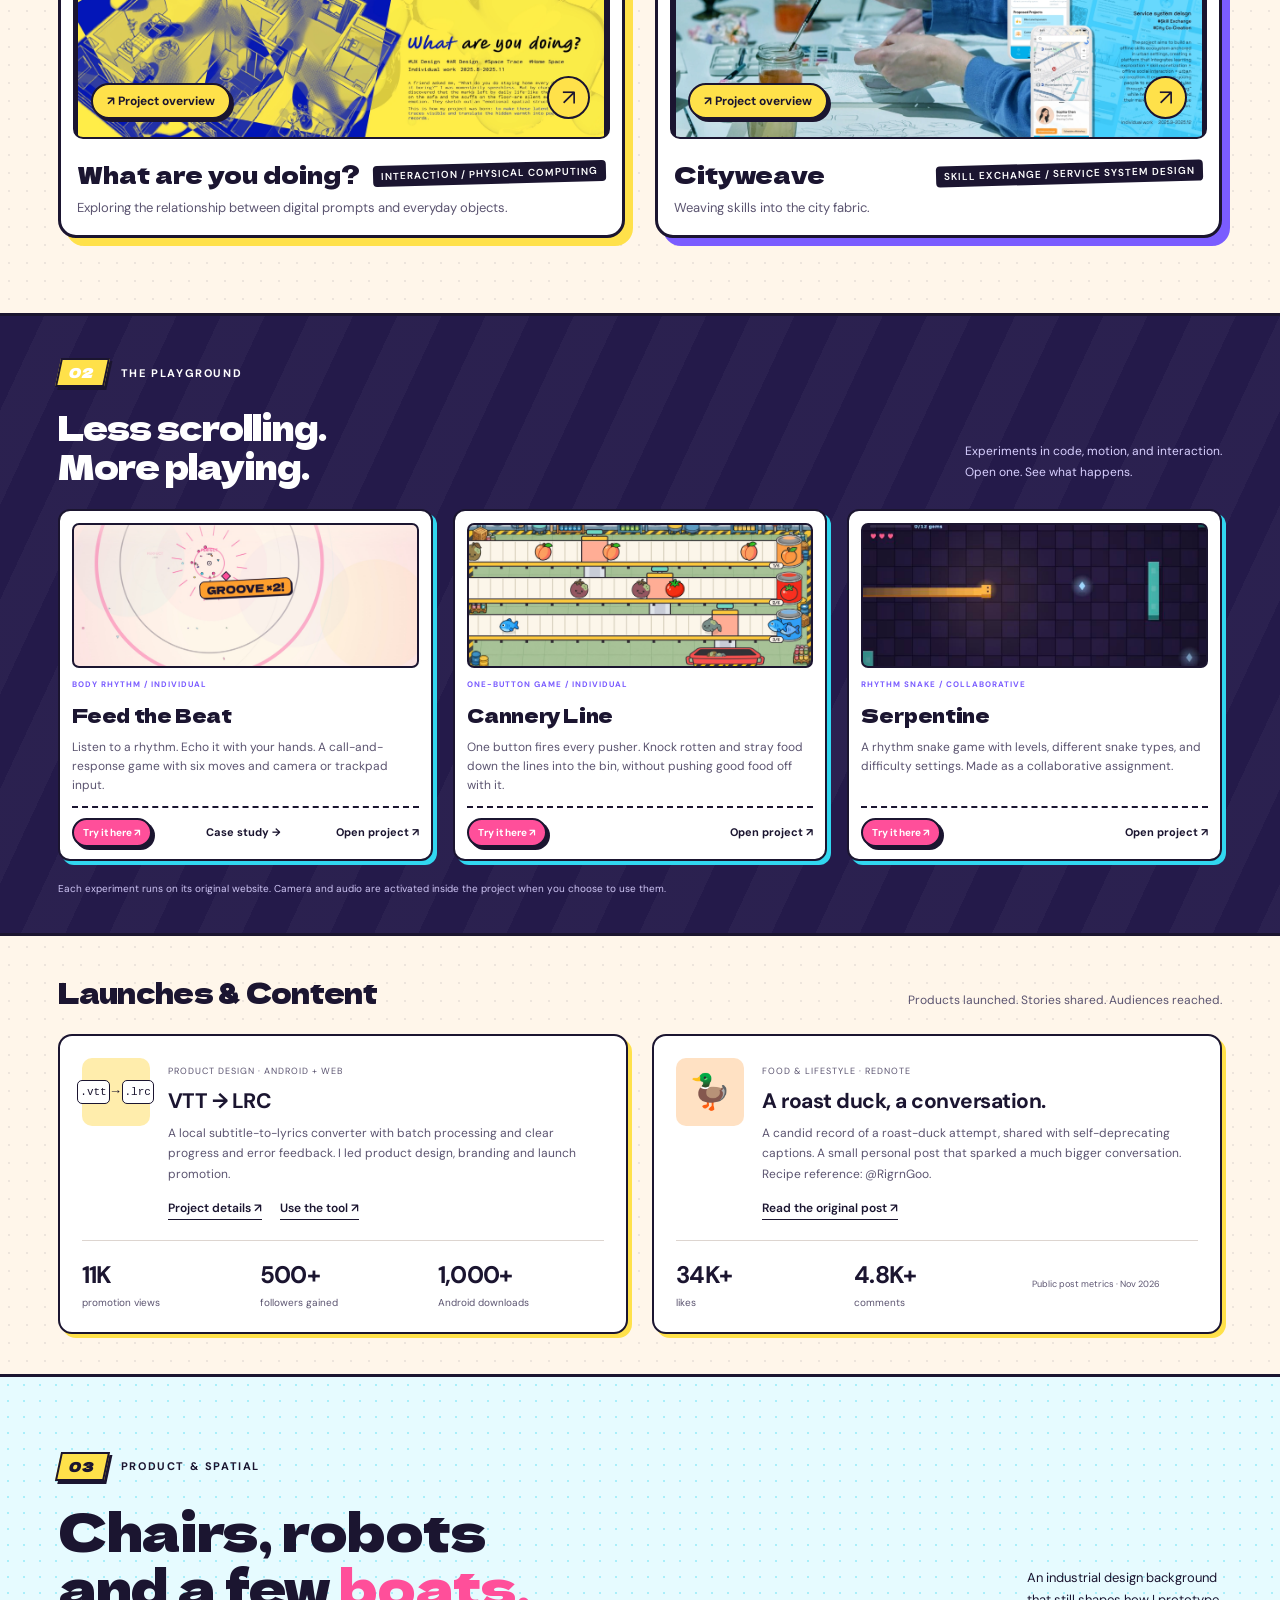
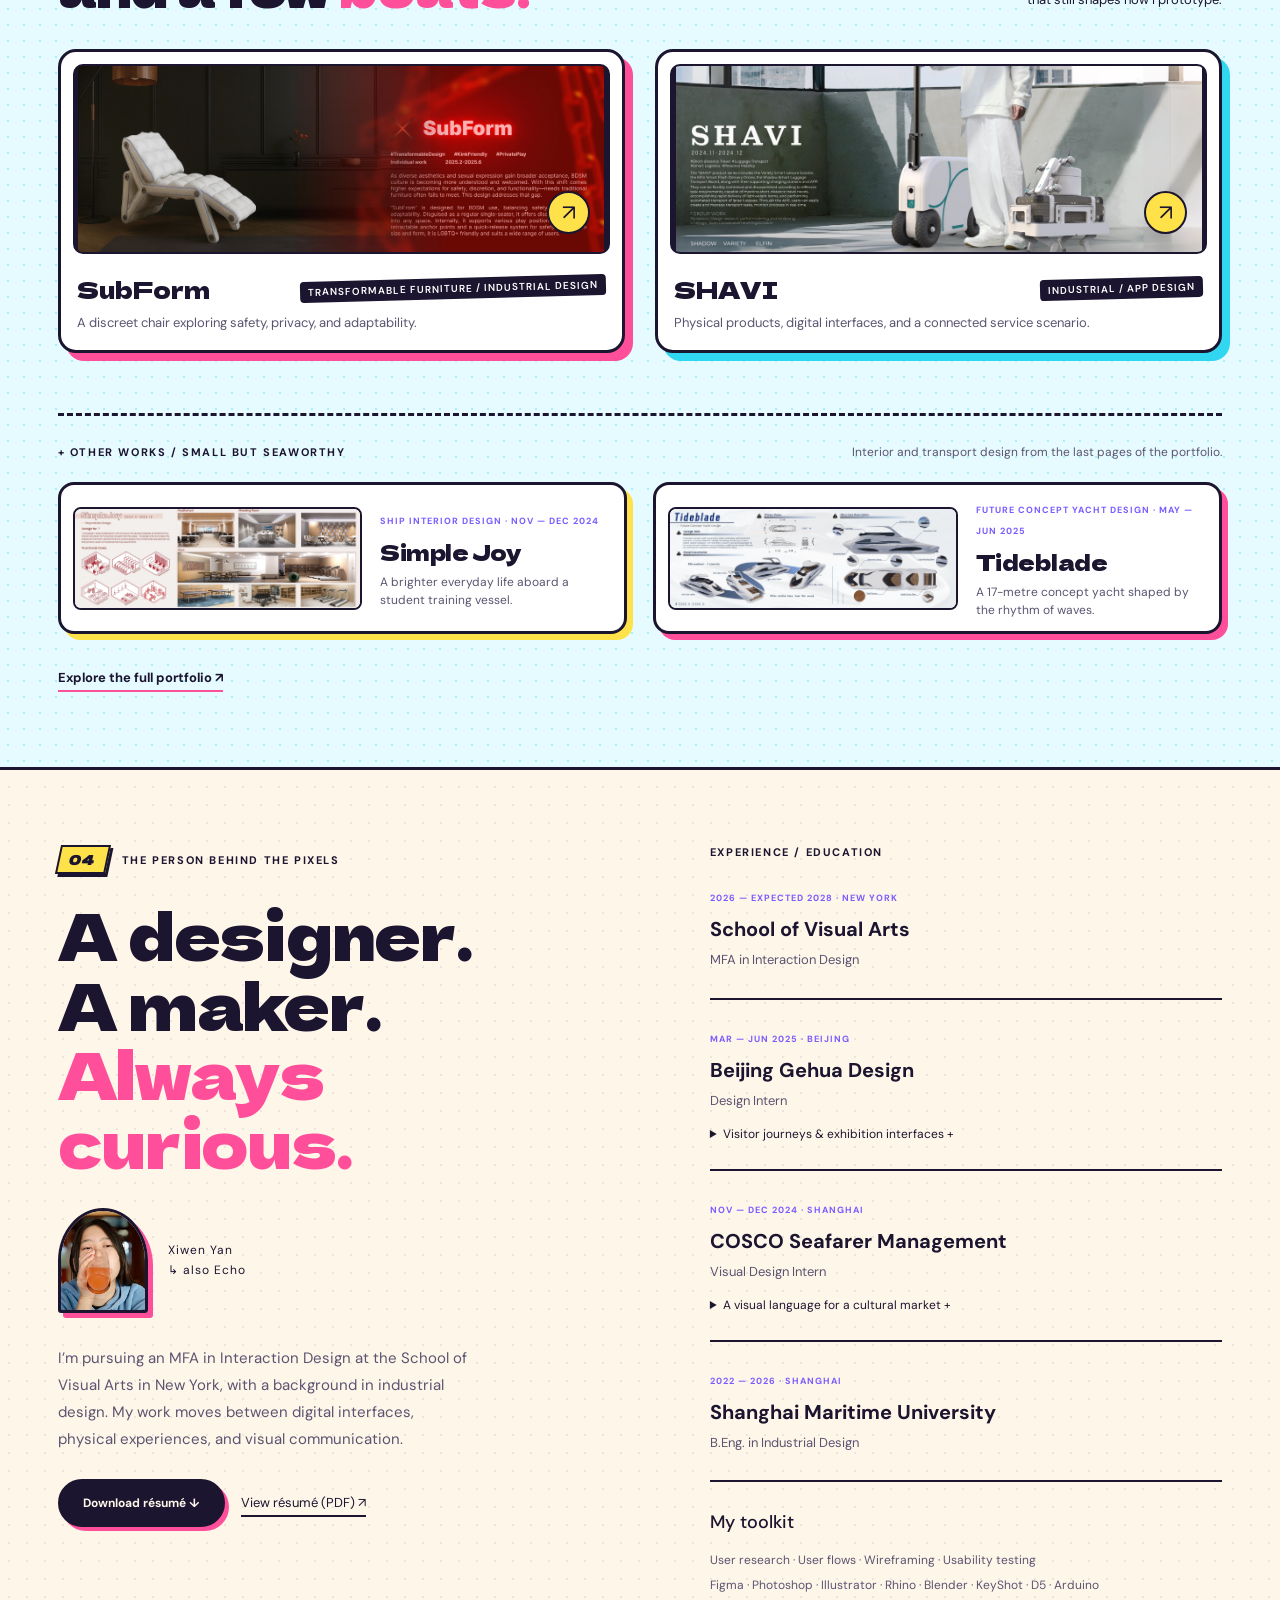
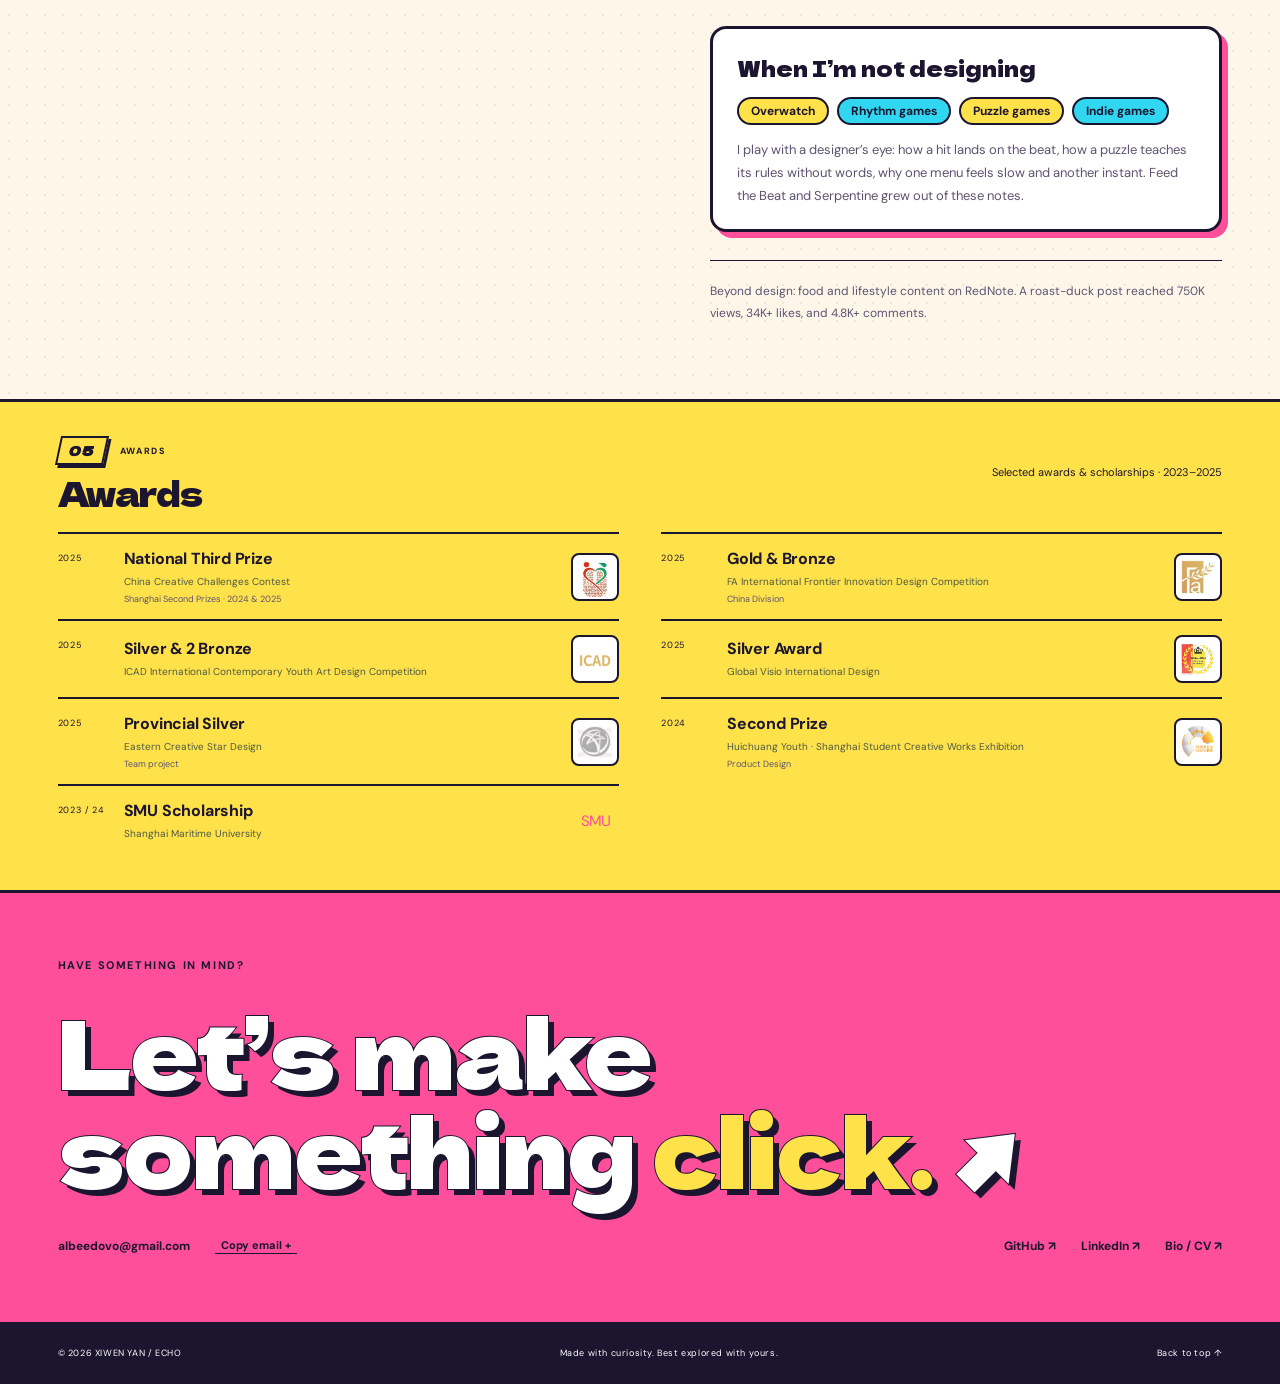
==== commit 661c6bf6: "Make the first screen a clean full-page name hero Replace the 'Serious about play' tagline, clickabl" ====
--- a/index.html
+++ b/index.html
@@ -5,7 +5,7 @@
 <meta name="theme-color" content="#ff4f9a">
 <meta property="og:type" content="website">
 <meta property="og:site_name" content="Xiwen (Echo) Yan">
-<meta property="og:title" content="Xiwen (Echo) Yan · Serious about play">
+<meta property="og:title" content="Xiwen (Echo) Yan · Interaction Designer">
 <meta property="og:description" content="Interaction design portfolio of Xiwen (Echo) Yan, MFA Interaction Design at SVA, New York.">
 <meta property="og:url" content="https://portfolio.xiwenyan.top/">
 <meta property="og:image" content="https://portfolio.xiwenyan.top/assets/og-image.png">
@@ -13,13 +13,12 @@
 <meta name="twitter:card" content="summary_large_image">
 <link rel="icon" href="assets/avatar.png"><link rel="apple-touch-icon" href="assets/avatar.png">
 <script type="application/ld+json">{"@context":"https://schema.org","@type":"Person","name":"Xiwen Yan","alternateName":["Echo Yan","Xiwen (Echo) Yan","Echo"],"url":"https://portfolio.xiwenyan.top/","image":"https://portfolio.xiwenyan.top/assets/avatar.png","jobTitle":"Interaction Designer","email":"mailto:albeedovo@gmail.com","affiliation":{"@type":"CollegeOrUniversity","name":"School of Visual Arts","url":"https://sva.edu/"},"alumniOf":{"@type":"CollegeOrUniversity","name":"Shanghai Maritime University"},"knowsAbout":["Interaction design","UX design","Service design","Industrial design"],"sameAs":["https://bio.xiwenyan.top/","https://www.linkedin.com/in/xiwen-yan-2774b8438/","https://github.com/Albedovo"]}</script>
-<link rel="stylesheet" href="style.css"><link rel="stylesheet" href="home-compact.css?v=20261117-compact2"></head><body>
-<a class="skip" href="#work">Skip to work</a><header><a class="wordmark" href="#">echo<span>®</span><small>Xiwen Yan / Echo</small></a><nav aria-label="Main navigation"><a href="#work" data-en="Work" data-zh="作品">Work</a><a href="#play" data-en="Playground" data-zh="实验场">Playground</a><a href="#making" data-en="Making" data-zh="产品">Making</a><a href="#about" data-en="About" data-zh="关于">About</a><a href="#recognition" data-en="Awards" data-zh="奖项">Awards</a><a href="#contact" data-en="Let’s talk ↗" data-zh="联系我 ↗">Let’s talk ↗</a></nav><div class="header-tools"><button id="sound" aria-pressed="true" title="The beat the whole page moves to"><b aria-hidden="true">♪</b> <span>Sound on</span></button><button id="language" aria-label="Switch to Chinese">中 / EN</button></div></header>
-<main><section class="hero"><div class="eyebrow"><span class="dot"></span><span data-en="INTERACTION DESIGNER · SVA, NEW YORK" data-zh="交互设计师 · 纽约视觉艺术学院">INTERACTION DESIGNER · SVA, NEW YORK</span><span class="edition">SELECTED WORK / 2024—26</span></div><h1 data-en="Serious&lt;br&gt;about &lt;em&gt;play.&lt;/em&gt;" data-zh="Serious&lt;br&gt;about &lt;em&gt;play.&lt;/em&gt;">Serious<br>about <em>play.</em></h1><div class="hero-bottom"><div class="hero-intro"><p data-en="I’m Echo, an interaction design student at SVA.&lt;br&gt;Some ideas become screens. Some become chairs.&lt;br&gt;Some ask you to clap." data-zh="我是 Echo，在 SVA 学习交互设计。&lt;br&gt;有些想法变成屏幕，有些变成椅子，&lt;br&gt;还有些需要你拍拍手。">I’m Echo, an interaction design student at SVA.<br>Some ideas become screens. Some become chairs.<br>Some ask you to clap.</p><div class="profile-links" aria-label="Social profiles"><a href="https://github.com/Albedovo" target="_blank" rel="noopener"><span>⌘</span> GitHub ↗</a><a href="https://www.linkedin.com/in/xiwen-yan-2774b8438/" target="_blank" rel="noopener"><span class="linkedin-mark">in</span> LinkedIn ↗</a><a href="https://bio.xiwenyan.top/"><span>✦</span> Bio / CV ↗</a></div></div><a class="circle-link" href="#work" aria-label="Explore selected work">↓</a><div class="hero-art" aria-hidden="true" title="Click me"><div class="orbit o1"></div><div class="orbit o2"></div><div class="orbit o3"></div><span>e</span><i>HUMAN × DIGITAL × PHYSICAL</i><b class="poke">psst — click the e</b></div></div><div class="beat-lane" id="beat-lane" tabindex="0" role="group" aria-label="Mini rhythm game. Tap the lane, or press Space, F or J, as each note reaches the ring. Turn on Sound in the header to hear the beat."><span class="hit-ring" aria-hidden="true"></span><span class="lane-label" aria-hidden="true">TAP THE NOTES ♪</span><span class="judge" id="judge" aria-live="polite"></span><span class="combo" id="combo">COMBO 0</span></div></section>
-<div class="marquee" aria-hidden="true"><div class="marquee-track"><span>UX RESEARCH ✦ SERVICE DESIGN ✦ CHAIRS ✦ BOATS ✦ RHYTHM GAMES ✦ SUBTITLE TOOLS ✦ CLAP TWICE ✦ </span><span>UX RESEARCH ✦ SERVICE DESIGN ✦ CHAIRS ✦ BOATS ✦ RHYTHM GAMES ✦ SUBTITLE TOOLS ✦ CLAP TWICE ✦ </span></div></div>
+<link rel="stylesheet" href="style.css"><link rel="stylesheet" href="home-compact.css?v=20261117-compact2"><link rel="stylesheet" href="hero-name.css?v=20261123"></head><body>
+<a class="skip" href="#work">Skip to work</a><header><a class="wordmark" href="#">echo<span>®</span><small>Xiwen Yan / Echo</small></a><nav aria-label="Main navigation"><a href="#work" data-en="Work" data-zh="作品">Work</a><a href="#play" data-en="Playground" data-zh="实验场">Playground</a><a href="#making" data-en="Making" data-zh="产品">Making</a><a href="#about" data-en="About" data-zh="关于">About</a><a href="#recognition" data-en="Awards" data-zh="奖项">Awards</a><a href="#contact" data-en="Let’s talk ↗" data-zh="联系我 ↗">Let’s talk ↗</a></nav><div class="header-tools"><button id="language" aria-label="Switch to Chinese">中 / EN</button></div></header>
+<main><section class="hero" aria-label="Xiwen (Echo) Yan"><p class="hero-role" data-en="Interaction Designer · MFA, SVA New York" data-zh="交互设计师 · 纽约视觉艺术学院 MFA">Interaction Designer · MFA, SVA New York</p><h1 class="hero-name">Xiwen <em>Yan</em></h1><p class="hero-aka" data-en="also <b>Echo</b>" data-zh="也叫 <b>Echo</b>">also <b>Echo</b></p><div class="hero-foot"><div class="profile-links" aria-label="Social profiles"><a href="https://github.com/Albedovo" target="_blank" rel="noopener"><span>⌘</span> GitHub ↗</a><a href="https://www.linkedin.com/in/xiwen-yan-2774b8438/" target="_blank" rel="noopener"><span class="linkedin-mark">in</span> LinkedIn ↗</a><a href="https://bio.xiwenyan.top/"><span>✦</span> Bio / CV ↗</a></div><a class="circle-link" href="#work" aria-label="Explore selected work">↓</a></div></section>
 <section id="work" class="section"><div class="section-head"><div><div class="eyebrow"><span class="lane-no">01</span> INTERACTION &amp; UX</div><h2 data-en="Designing how<br>things <em>feel.</em>" data-zh="设计<br><em>体验的手感。</em>">Designing how<br>things <em>feel.</em></h2></div><p data-en="Research, service systems and interfaces<br>that people can actually try." data-zh="从研究、服务系统到界面，<br>做出可以亲手体验的设计。">Research, service systems and interfaces<br>that people can actually try.</p></div><div class="projects" id="projects"><p><a href="feed-the-beat.html">Feed the Beat</a> — webcam rhythm game, AI-assisted. Inn-trovert — UX research &amp; service design. What are you doing? — interaction &amp; physical computing. Cityweave — skill-exchange service system. </p></div></section>
 <section id="play" class="section playground"><div class="section-head"><div><div class="eyebrow"><span class="lane-no">02</span> THE PLAYGROUND</div><h2 data-en="Less scrolling.<br>More playing." data-zh="少一点浏览，<br>多一点亲身体验。">Less scrolling.<br>More playing.</h2></div><p data-en="Experiments in code, motion, and interaction.<br>Open one. See what happens." data-zh="代码、动态与交互实验。<br>打开一个，看看会发生什么。">Experiments in code, motion, and interaction.<br>Open one. See what happens.</p></div><div class="play-grid" id="play-grid"></div><div class="play-note" data-en="Each experiment runs on its original website. Camera and audio are activated inside the project when you choose to use them." data-zh="实验运行于各自的原始网站；摄像头与声音由你在项目中自主开启。">Each experiment runs on its original website. Camera and audio are activated inside the project when you choose to use them.</div></section>
 <section id="small-projects" class="section side-projects"><div class="side-head"><h2 data-en="Launches &amp; Content" data-zh="产品推广与内容创作">Launches &amp; Content</h2><p data-en="Products launched. Stories shared. Audiences reached." data-zh="从产品上线到内容传播，让作品被看见。">Products launched. Stories shared. Audiences reached.</p></div><div id="side-grid"></div></section><section id="making" class="section making"><div class="section-head"><div><div class="eyebrow"><span class="lane-no">03</span> PRODUCT &amp; SPATIAL</div><h2 data-en="Chairs, robots<br>and a few <em>boats.</em>" data-zh="椅子、机器人，<br>还有几艘<em>船。</em>">Chairs, robots<br>and a few <em>boats.</em></h2></div><p data-en="An industrial design background<br>that still shapes how I prototype." data-zh="工业设计背景，<br>至今影响我做原型的方式。">An industrial design background<br>that still shapes how I prototype.</p></div><div class="projects" id="making-grid"><p>SubForm — transformable furniture. SHAVI — industrial &amp; app design.</p></div><div class="other-works"><div class="other-head"><div class="eyebrow" data-en="+ OTHER WORKS / SMALL BUT SEAWORTHY" data-zh="+ 其他作品 / 小而精">+ OTHER WORKS / SMALL BUT SEAWORTHY</div><p data-en="Interior and transport design from the last pages of the portfolio." data-zh="作品集最后几页的室内与交通工具设计。">Interior and transport design from the last pages of the portfolio.</p></div><div class="mini-grid" id="mini-grid"><p>Simple Joy — ship interior design. Tideblade — future concept yacht design.</p></div></div><a class="text-link portfolio-link" href="https://drive.google.com/file/d/1dsrZ6NsvZ9PnsnhpLHdgqc7ZABxpBk2c/view" target="_blank" rel="noopener" data-en="Explore the full portfolio ↗" data-zh="查看完整作品集 ↗">Explore the full portfolio ↗</a></section>
 <section id="about" class="section about"><div class="about-intro"><div class="eyebrow"><span class="lane-no">04</span> THE PERSON BEHIND THE PIXELS</div><h2 data-en="A designer.<br>A maker.<br><em>Always curious.</em>" data-zh="设计者。<br>创造者。<br><em>永远保持好奇。</em>">A designer.<br>A maker.<br><em>Always curious.</em></h2><div class="portrait"><img src="assets/avatar.png" alt="Xiwen Yan (Echo)" loading="lazy"><span>Xiwen Yan<br>↳ also Echo</span></div><p data-en="I’m pursuing an MFA in Interaction Design at the School of Visual Arts in New York, with a background in industrial design. My work moves between digital interfaces, physical experiences, and visual communication." data-zh="我正在纽约视觉艺术学院攻读交互设计 MFA，本科背景为工业设计。我的创作跨越数字界面、实体体验与视觉传播。">I’m pursuing an MFA in Interaction Design at the School of Visual Arts in New York, with a background in industrial design. My work moves between digital interfaces, physical experiences, and visual communication.</p><a class="button dark" href="assets/resume.pdf" download data-en="Download résumé ↓" data-zh="下载简历 ↓">Download résumé ↓</a><a class="text-link" href="assets/resume.pdf" target="_blank" rel="noopener" data-en="View résumé (PDF) ↗" data-zh="在线查看简历（PDF） ↗">View résumé (PDF) ↗</a></div><div class="about-details"><div class="eyebrow" data-en="EXPERIENCE / EDUCATION" data-zh="经历 / 教育">EXPERIENCE / EDUCATION</div><article class="timeline"><small>2026 — EXPECTED 2028 · NEW YORK</small><h3>School of Visual Arts</h3><p>MFA in Interaction Design</p></article><article class="timeline"><small>MAR — JUN 2025 · BEIJING</small><h3>Beijing Gehua Design</h3><p data-en="Design Intern" data-zh="设计实习生">Design Intern</p><details><summary data-en="Visitor journeys & exhibition interfaces +" data-zh="参观旅程与展览界面 +">Visitor journeys & exhibition interfaces +</summary><p data-en="Independently designed a task-based journey for a proposed imperial-cuisine exhibition, connecting exhibits with ingredient collection, cooking choices, and personal feedback. Iterated interfaces and proposed merchandise and restaurant collaborations while balancing budget and production constraints." data-zh="独立设计御膳主题拟议展览的任务式参观旅程，将展品、食材收集、烹饪选择与个性化反馈串联；迭代界面并提出文创与餐饮合作方案，兼顾预算及制作约束。">Independently designed a task-based journey for a proposed imperial-cuisine exhibition, connecting exhibits with ingredient collection, cooking choices, and personal feedback. Iterated interfaces and proposed merchandise and restaurant collaborations while balancing budget and production constraints.</p></details></article><article class="timeline"><small>NOV — DEC 2024 · SHANGHAI</small><h3>COSCO Seafarer Management</h3><p data-en="Visual Design Intern" data-zh="视觉设计实习生">Visual Design Intern</p><details><summary data-en="A visual language for a cultural market +" data-zh="海洋文化市集的视觉设计 +">A visual language for a cultural market +</summary><p data-en="Designed posters, staff badges, invitations, and interactive check-in stations for the Haiyuji maritime culture market. Worked with a nine-person design team using shared assets to maintain consistency." data-zh="为「海遇集」海洋文化市集设计海报、工牌、邀请函和互动签到装置，与九人设计团队使用共享素材保持视觉一致性。">Designed posters, staff badges, invitations, and interactive check-in stations for the Haiyuji maritime culture market. Worked with a nine-person design team using shared assets to maintain consistency.</p></details></article><article class="timeline"><small>2022 — 2026 · SHANGHAI</small><h3>Shanghai Maritime University</h3><p>B.Eng. in Industrial Design</p></article><div class="skills"><h3 data-en="My toolkit" data-zh="我的工具箱">My toolkit</h3><p>User research · User flows · Wireframing · Usability testing</p><p>Figma · Photoshop · Illustrator · Rhino · Blender · KeyShot · D5 · Arduino</p></div><div class="interests"><h3 data-en="When I’m not designing" data-zh="不做设计的时候">When I’m not designing</h3><ul class="interest-tags"><li>Overwatch</li><li data-en="Rhythm games" data-zh="音游">Rhythm games</li><li data-en="Puzzle games" data-zh="解谜游戏">Puzzle games</li><li data-en="Indie games" data-zh="独立游戏">Indie games</li></ul><p data-en="I play with a designer’s eye: how a hit lands on the beat, how a puzzle teaches its rules without words, why one menu feels slow and another instant. Feed the Beat and Serpentine grew out of these notes." data-zh="我带着设计师的眼光玩游戏：打击是否踩在拍子上、解谜游戏怎样不用文字就教会玩家规则、为什么有的菜单拖沓而有的瞬间响应。Feed the Beat 和 Serpentine 就是从这些观察里长出来的。">I play with a designer’s eye: how a hit lands on the beat, how a puzzle teaches its rules without words, why one menu feels slow and another instant. Feed the Beat and Serpentine grew out of these notes.</p></div><div class="other-experience"><p data-en="Beyond design: food and lifestyle content on RedNote. A roast-duck post reached 750K views, 34K+ likes, and 4.8K+ comments." data-zh="设计之外：在小红书创作美食与生活内容，一篇烤鸭笔记获得 75 万浏览、3.4 万以上点赞与 4,800 多条评论。">Beyond design: food and lifestyle content on RedNote. A roast-duck post reached 750K views, 34K+ likes, and 4.8K+ comments.</p></div></div></section>
 <section id="recognition" class="section recognition"><div class="section-head"><div><div class="eyebrow"><span class="lane-no">05</span> AWARDS</div><h2 data-en="Awards" data-zh="奖项">Awards</h2></div><p data-en="Selected awards &amp; scholarships · 2023–2025" data-zh="精选奖项与奖学金 · 2023–2025">Selected awards & scholarships · 2023–2025</p></div><div class="awards-list"><article class="award-row"><span class="award-year">2025</span><div><h3 data-en="National Third Prize" data-zh="全国三等奖">National Third Prize</h3><p>China Creative Challenges Contest</p><small data-en='Shanghai Second Prizes · 2024 & 2025' data-zh='上海赛区二等奖 · 2024、2025'>Shanghai Second Prizes · 2024 & 2025</small></div><span class="award-mark"><img src="assets/awards/cdec.png" alt="China Creative Challenges Contest" loading="lazy"></span></article><article class="award-row"><span class="award-year">2025</span><div><h3 data-en="Gold & Bronze" data-zh="金奖与铜奖">Gold & Bronze</h3><p>FA International Frontier Innovation Design Competition</p><small data-en='China Division' data-zh='中国赛区'>China Division</small></div><span class="award-mark"><img src="assets/awards/fa.png" alt="FA International Frontier Innovation Design Competition" loading="lazy"></span></article><article class="award-row"><span class="award-year">2025</span><div><h3 data-en="Silver & 2 Bronze" data-zh="银奖与两项铜奖">Silver & 2 Bronze</h3><p>ICAD International Contemporary Youth Art Design Competition</p></div><span class="award-mark"><img src="assets/awards/icad.png" alt="ICAD certificate wordmark" loading="lazy"></span></article><article class="award-row"><span class="award-year">2025</span><div><h3 data-en="Silver Award" data-zh="银奖">Silver Award</h3><p>Global Visio International Design</p></div><span class="award-mark"><img src="assets/awards/global-visio.png" alt="Global Visio International Design Award" loading="lazy"></span></article><article class="award-row"><span class="award-year">2025</span><div><h3 data-en="Provincial Silver" data-zh="省级银奖">Provincial Silver</h3><p>Eastern Creative Star Design</p><small data-en='Team project' data-zh='团队项目'>Team project</small></div><span class="award-mark"><img src="assets/awards/eastern.png" alt="Eastern Creative Star Design" loading="lazy"></span></article><article class="award-row"><span class="award-year">2024</span><div><h3 data-en="Second Prize" data-zh="二等奖">Second Prize</h3><p>Huichuang Youth · Shanghai Student Creative Works Exhibition</p><small data-en='Product Design' data-zh='产品设计'>Product Design</small></div><span class="award-mark"><img src="assets/awards/huichuang.png" alt="Huichuang Youth" loading="lazy"></span></article><article class="award-row"><span class="award-year">2023 / 24</span><div><h3 data-en="SMU Scholarship" data-zh="上海海事大学奖学金">SMU Scholarship</h3><p>Shanghai Maritime University</p></div><span class="scholarship-mark" aria-hidden="true">SMU</span></article></div></section>
-<section id="contact" class="contact"><div class="eyebrow" data-en="HAVE SOMETHING IN MIND?" data-zh="有想一起探索的点子吗？">HAVE SOMETHING IN MIND?</div><a href="mailto:albeedovo@gmail.com" data-en="Let’s make<br>something <em>click.</em> ↗" data-zh="让灵感，<br><em>开始发生。</em> ↗">Let’s make<br>something <em>click.</em> ↗</a><div class="contact-bottom"><span>albeedovo@gmail.com</span><button id="copy" data-en="Copy email +" data-zh="复制邮箱 +">Copy email +</button><a href="https://github.com/Albedovo" target="_blank" rel="noopener">GitHub ↗</a><a href="https://www.linkedin.com/in/xiwen-yan-2774b8438/" target="_blank" rel="noopener">LinkedIn ↗</a><a href="https://bio.xiwenyan.top/">Bio / CV ↗</a></div><p id="copy-status" role="status"></p></section></main><footer><span>© 2026 XIWEN YAN / ECHO</span><span data-en="Made with curiosity. Best explored with yours." data-zh="带着好奇创造，也欢迎带着好奇探索。">Made with curiosity. Best explored with yours.</span><a href="#" data-en="Back to top ↑" data-zh="回到顶部 ↑">Back to top ↑</a></footer><dialog id="project-dialog" aria-labelledby="dialog-title"><button class="close" aria-label="Close project">×</button><div id="dialog-content"></div></dialog><script src="app.js?v=20261117-compact2"></script></body></html>
+<section id="contact" class="contact"><div class="eyebrow" data-en="HAVE SOMETHING IN MIND?" data-zh="有想一起探索的点子吗？">HAVE SOMETHING IN MIND?</div><a href="mailto:albeedovo@gmail.com" data-en="Let’s make<br>something <em>click.</em> ↗" data-zh="让灵感，<br><em>开始发生。</em> ↗">Let’s make<br>something <em>click.</em> ↗</a><div class="contact-bottom"><span>albeedovo@gmail.com</span><button id="copy" data-en="Copy email +" data-zh="复制邮箱 +">Copy email +</button><a href="https://github.com/Albedovo" target="_blank" rel="noopener">GitHub ↗</a><a href="https://www.linkedin.com/in/xiwen-yan-2774b8438/" target="_blank" rel="noopener">LinkedIn ↗</a><a href="https://bio.xiwenyan.top/">Bio / CV ↗</a></div><p id="copy-status" role="status"></p></section></main><footer><span>© 2026 XIWEN YAN / ECHO</span><span data-en="Made with curiosity. Best explored with yours." data-zh="带着好奇创造，也欢迎带着好奇探索。">Made with curiosity. Best explored with yours.</span><a href="#" data-en="Back to top ↑" data-zh="回到顶部 ↑">Back to top ↑</a></footer><dialog id="project-dialog" aria-labelledby="dialog-title"><button class="close" aria-label="Close project">×</button><div id="dialog-content"></div></dialog><script src="app.js?v=20261123-name"></script></body></html>
--- a/hero-name.css
+++ b/hero-name.css
@@ -0,0 +1,19 @@
+/* Clean first screen: one full-viewport page with the name as the focus. */
+.hero{min-height:calc(100vh - 94px);min-height:calc(100svh - 94px);display:flex;flex-direction:column;justify-content:center;padding:48px 4.5% 40px;box-sizing:border-box;
+ background:linear-gradient(118deg,transparent 0 74%,var(--cyan) 74% 79%,transparent 79% 81%,var(--yellow) 81% 83%,transparent 83%)}
+.hero-role{font-size:13px;letter-spacing:2px;font-weight:700;text-transform:uppercase;color:var(--ink);position:relative;z-index:1}
+.hero h1.hero-name{font-family:var(--display);font-weight:400;font-size:clamp(76px,13.5vw,220px);line-height:.95;letter-spacing:-.03em;padding:22px 0 0;margin:0;color:var(--ink);position:relative;z-index:1}
+.hero h1.hero-name em{font-style:normal;color:var(--pink);-webkit-text-stroke:4px var(--ink);paint-order:stroke fill;text-shadow:8px 8px 0 var(--yellow);transition:none}
+.hero h1.hero-name:hover em{transform:none;color:var(--pink)}
+.hero-aka{font-family:var(--display);font-size:clamp(26px,3.4vw,52px);line-height:1.1;margin-top:22px;color:var(--ink);position:relative;z-index:1}
+.hero-aka b{font-weight:400;color:var(--cyan);-webkit-text-stroke:2px var(--ink);paint-order:stroke fill}
+.hero-foot{display:flex;align-items:center;justify-content:space-between;gap:24px;margin-top:56px;position:relative;z-index:1}
+.hero-foot .profile-links{margin:0}
+.hero-foot .circle-link{position:static;margin:0;flex:none;animation:none}
+@media(max-width:800px){
+ .hero{min-height:calc(100svh - 80px);padding:32px 4.5% 28px;background:linear-gradient(62deg,transparent 0 80%,var(--cyan) 80% 86%,transparent 86% 88%,var(--yellow) 88% 91%,transparent 91%)}
+ .hero h1.hero-name{font-size:clamp(64px,21vw,120px);line-height:1}
+ .hero h1.hero-name em{display:block;-webkit-text-stroke:3px var(--ink);text-shadow:5px 5px 0 var(--yellow)}
+ .hero-role{font-size:11px;letter-spacing:1.4px;line-height:1.6}
+ .hero-foot{margin-top:40px;align-items:flex-end}
+}
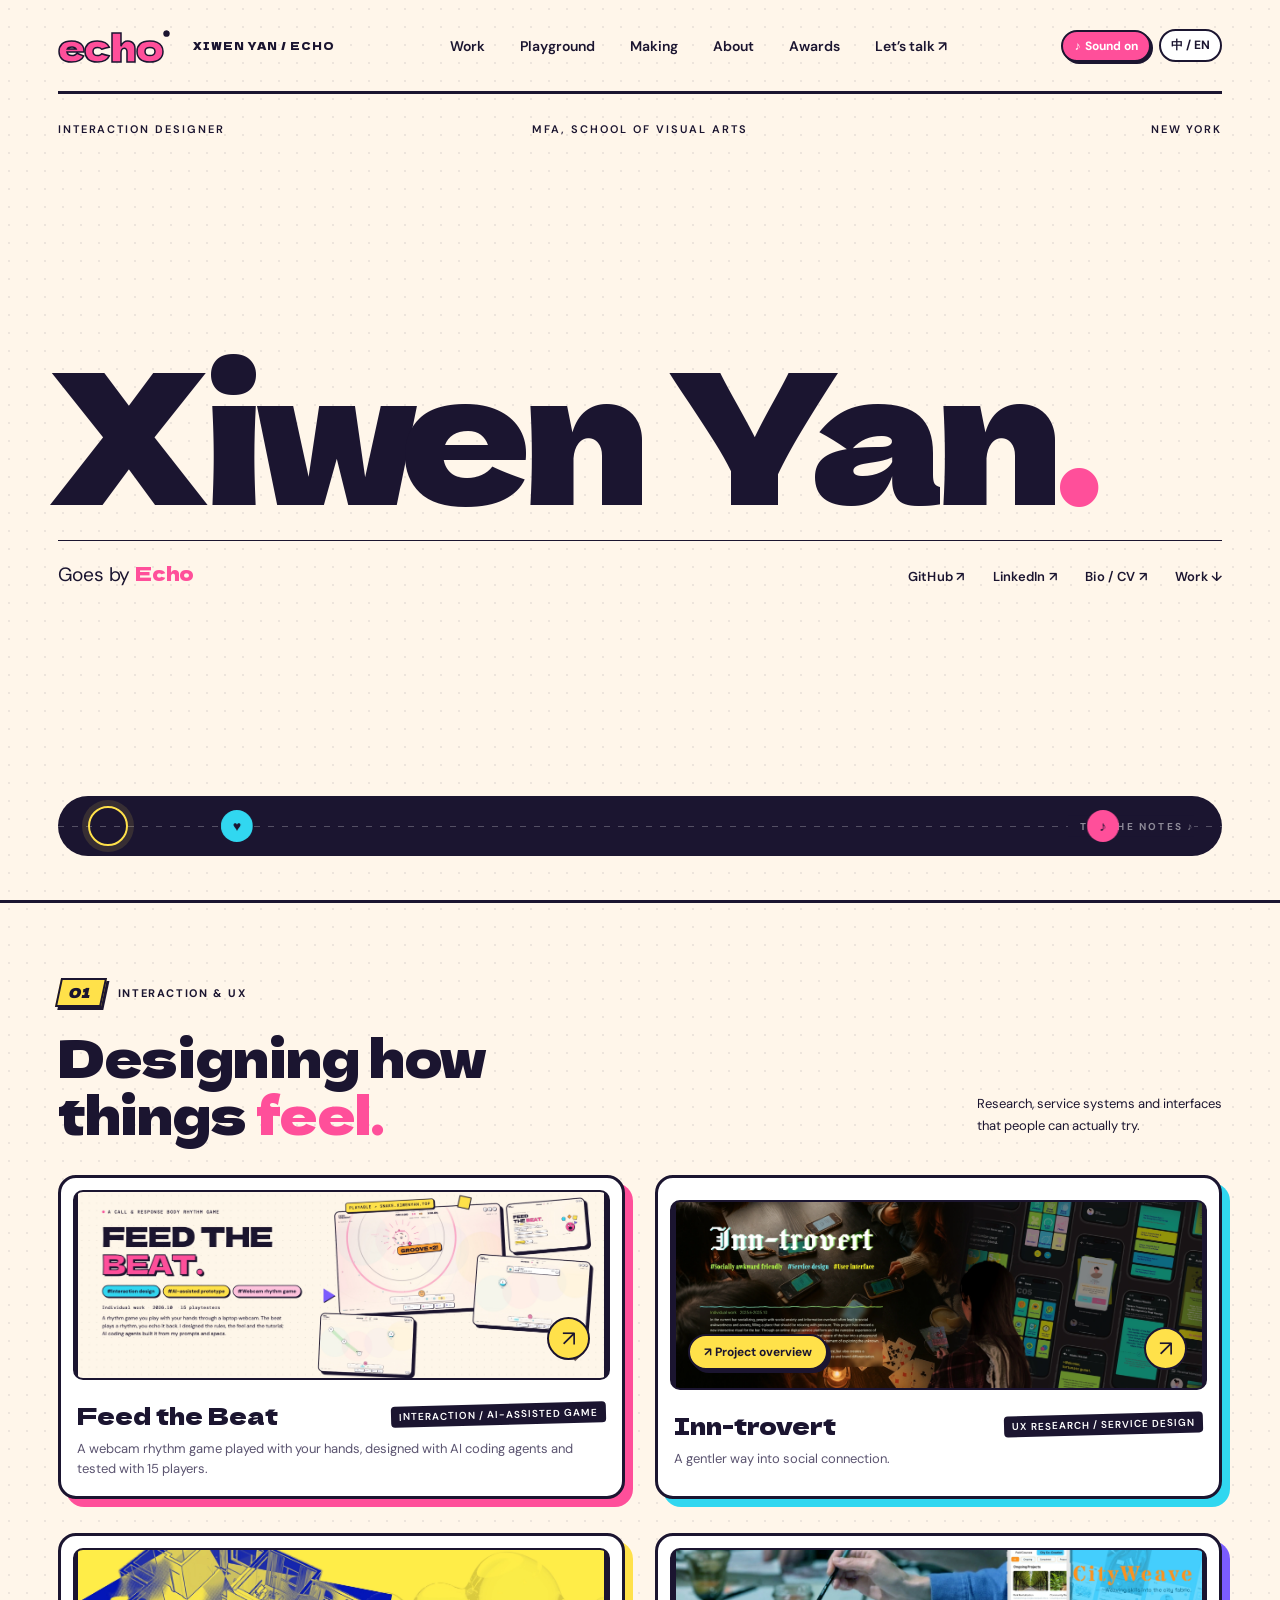
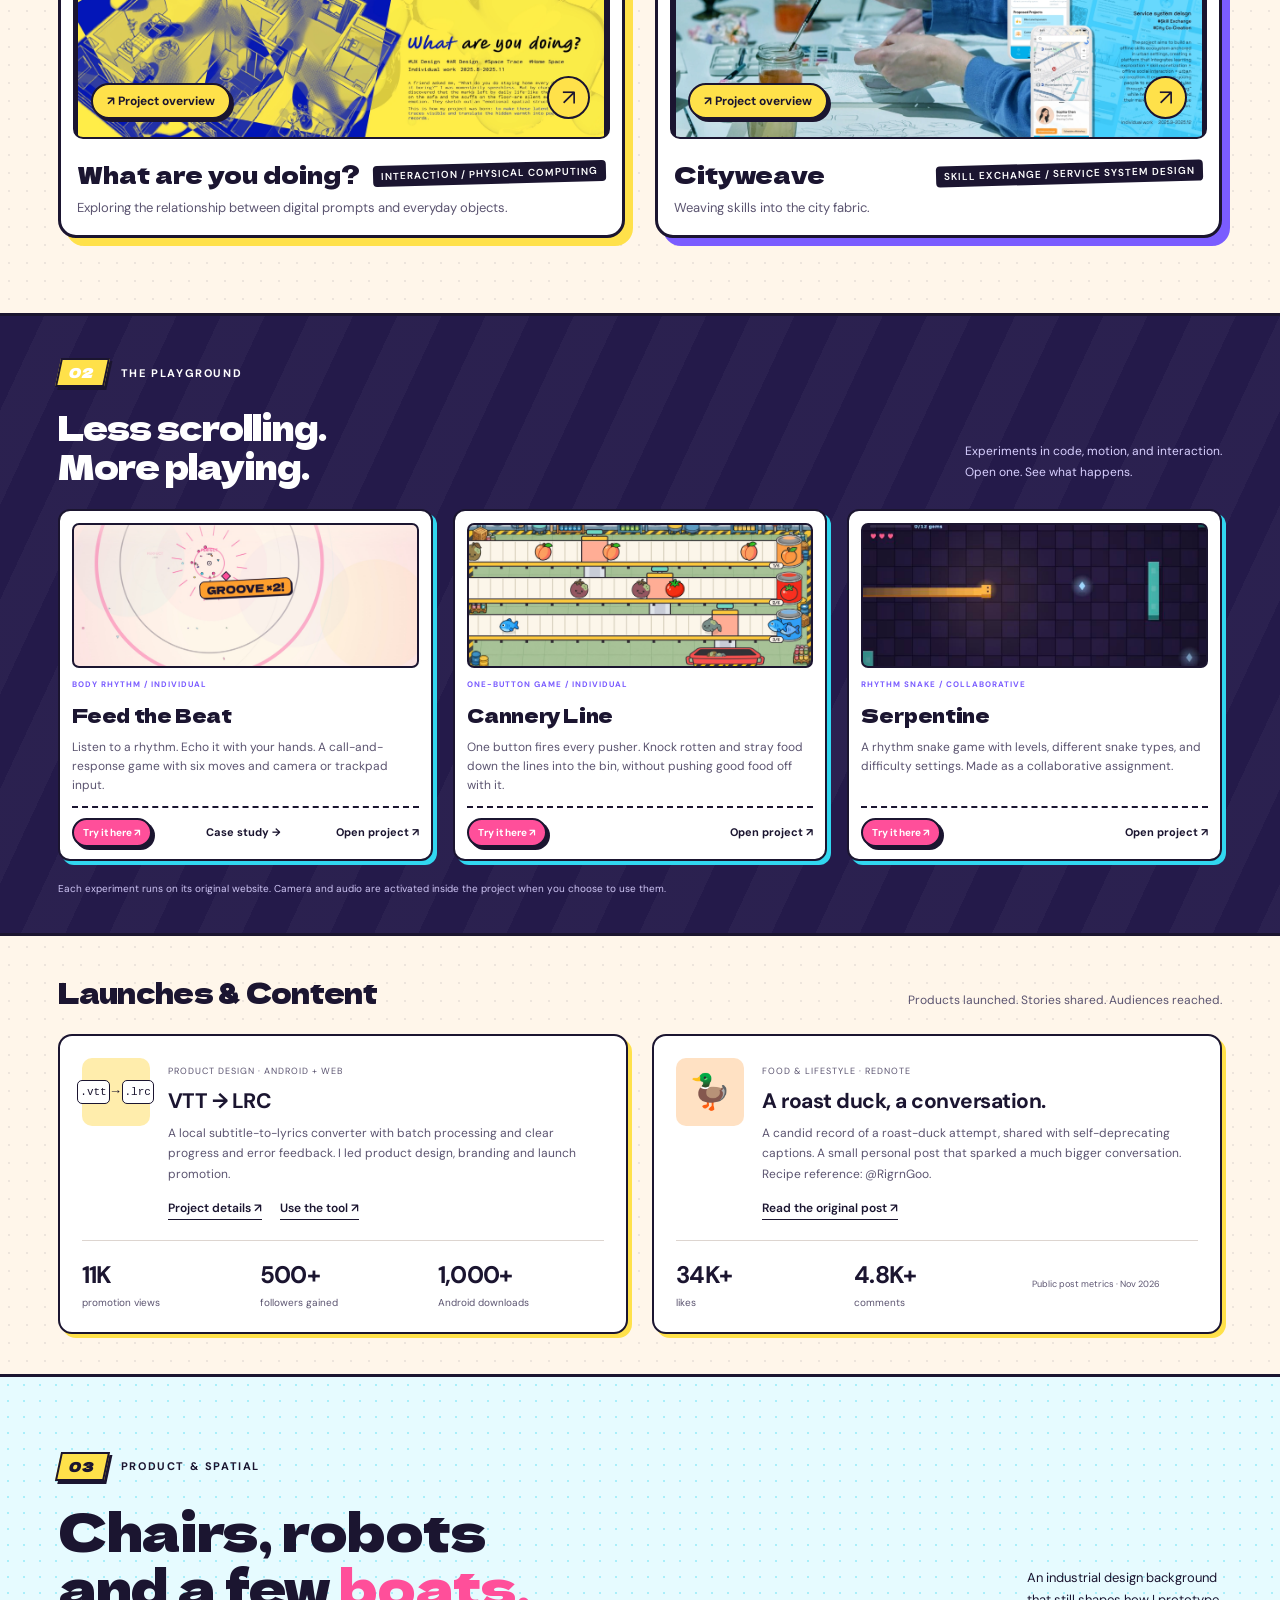
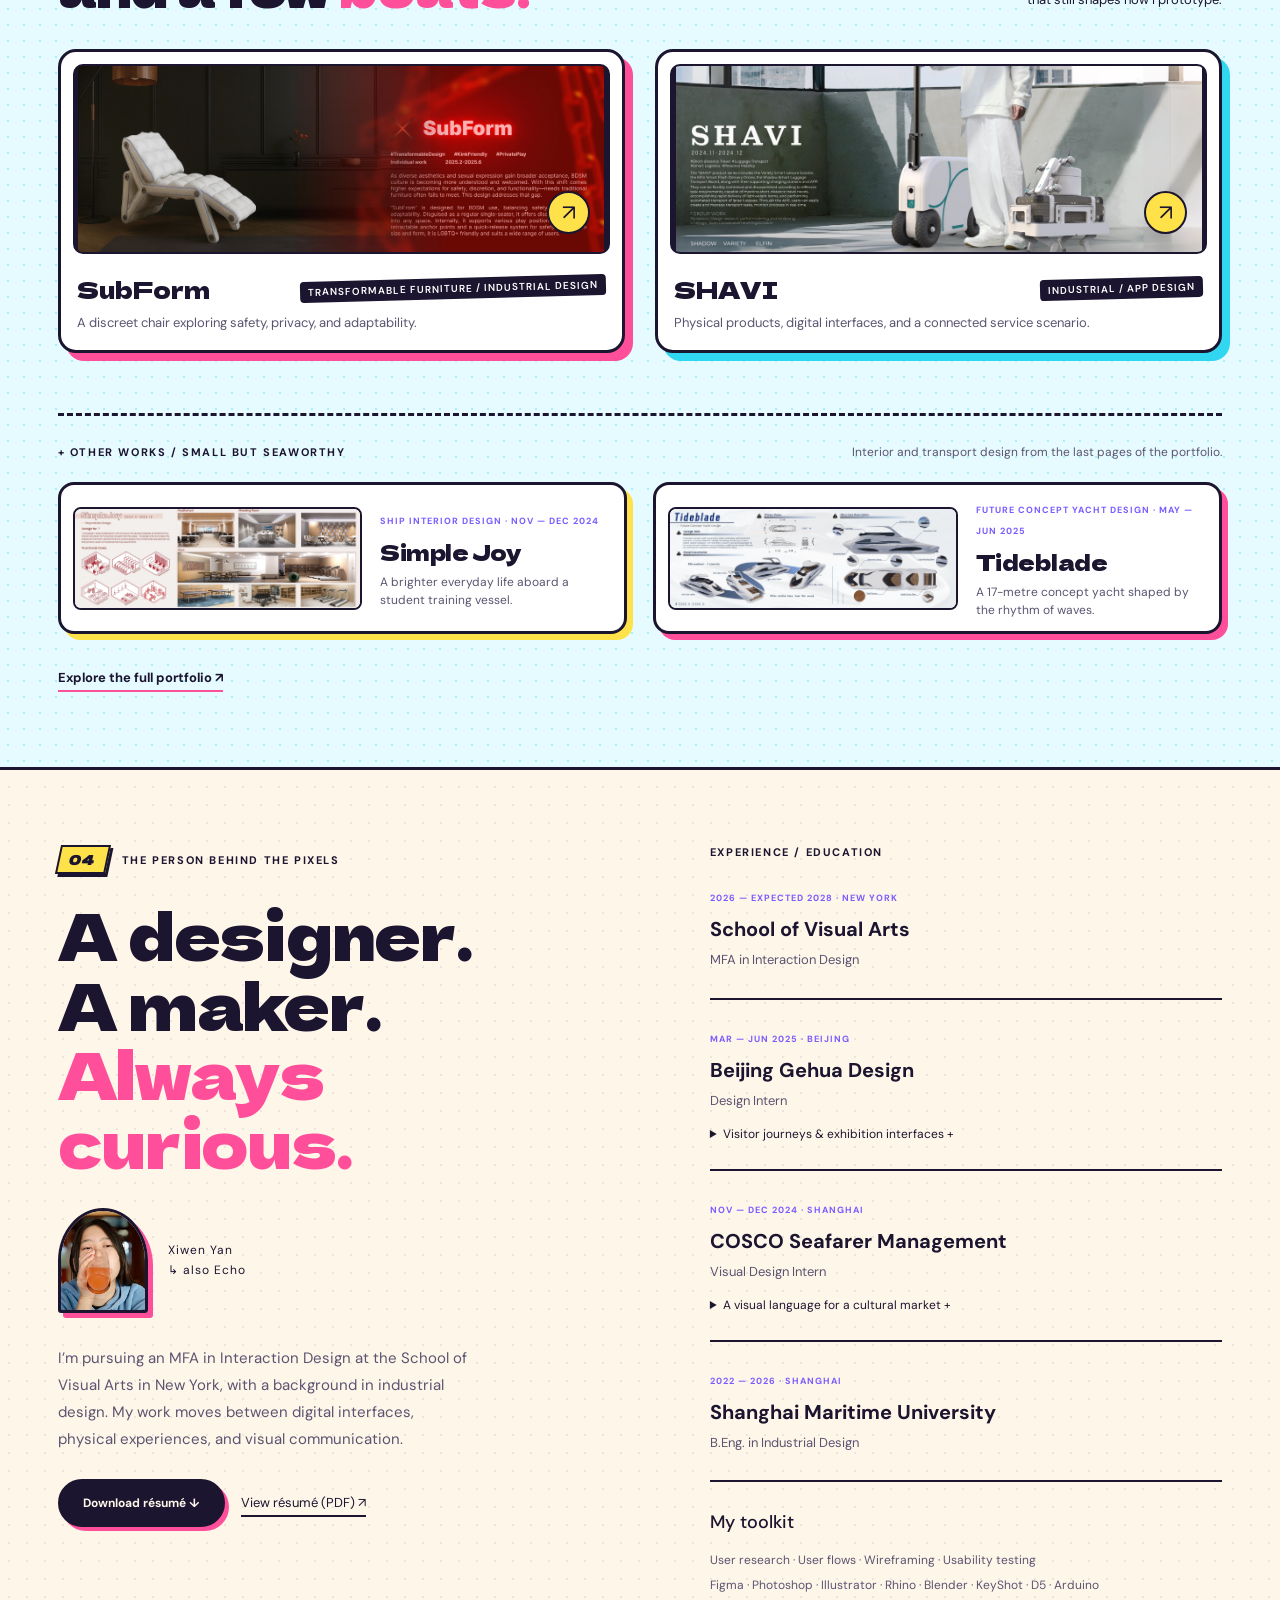
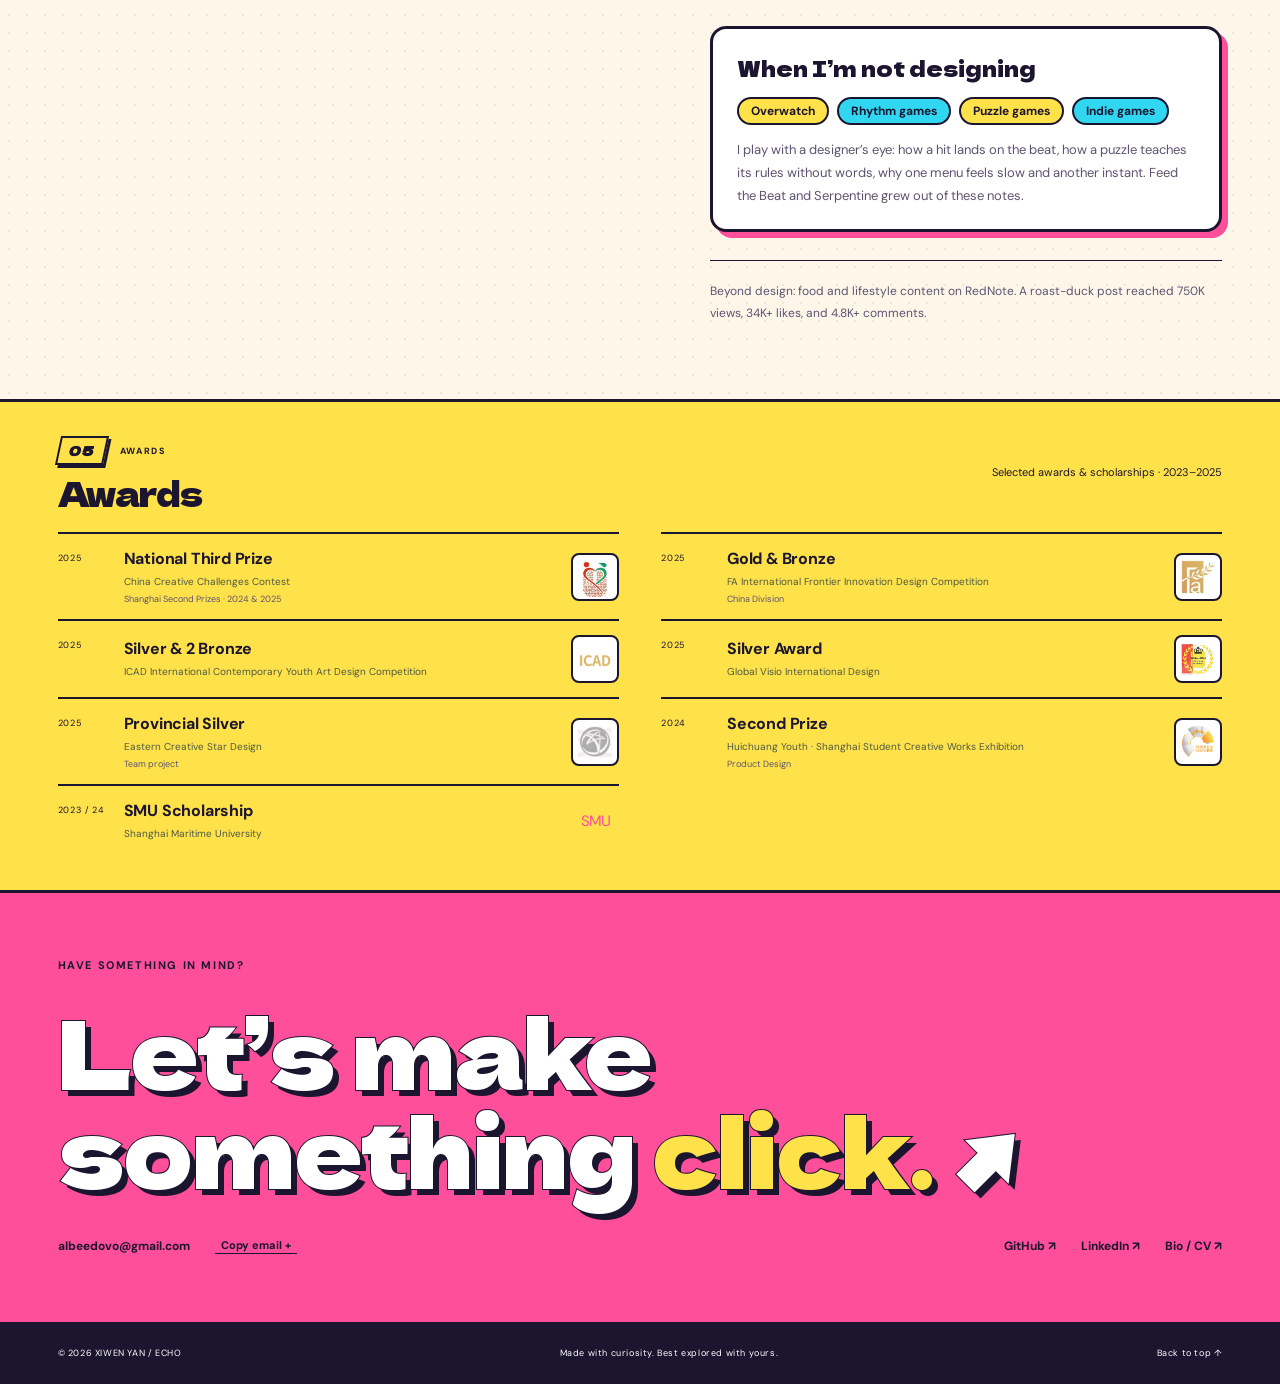
==== commit a603dfea: "Refine the name hero and bring back the rhythm lane Drop the stripes, outlines and shadows: solid in" ====
--- a/index.html
+++ b/index.html
@@ -13,12 +13,12 @@
 <meta name="twitter:card" content="summary_large_image">
 <link rel="icon" href="assets/avatar.png"><link rel="apple-touch-icon" href="assets/avatar.png">
 <script type="application/ld+json">{"@context":"https://schema.org","@type":"Person","name":"Xiwen Yan","alternateName":["Echo Yan","Xiwen (Echo) Yan","Echo"],"url":"https://portfolio.xiwenyan.top/","image":"https://portfolio.xiwenyan.top/assets/avatar.png","jobTitle":"Interaction Designer","email":"mailto:albeedovo@gmail.com","affiliation":{"@type":"CollegeOrUniversity","name":"School of Visual Arts","url":"https://sva.edu/"},"alumniOf":{"@type":"CollegeOrUniversity","name":"Shanghai Maritime University"},"knowsAbout":["Interaction design","UX design","Service design","Industrial design"],"sameAs":["https://bio.xiwenyan.top/","https://www.linkedin.com/in/xiwen-yan-2774b8438/","https://github.com/Albedovo"]}</script>
-<link rel="stylesheet" href="style.css"><link rel="stylesheet" href="home-compact.css?v=20261117-compact2"><link rel="stylesheet" href="hero-name.css?v=20261123"></head><body>
-<a class="skip" href="#work">Skip to work</a><header><a class="wordmark" href="#">echo<span>®</span><small>Xiwen Yan / Echo</small></a><nav aria-label="Main navigation"><a href="#work" data-en="Work" data-zh="作品">Work</a><a href="#play" data-en="Playground" data-zh="实验场">Playground</a><a href="#making" data-en="Making" data-zh="产品">Making</a><a href="#about" data-en="About" data-zh="关于">About</a><a href="#recognition" data-en="Awards" data-zh="奖项">Awards</a><a href="#contact" data-en="Let’s talk ↗" data-zh="联系我 ↗">Let’s talk ↗</a></nav><div class="header-tools"><button id="language" aria-label="Switch to Chinese">中 / EN</button></div></header>
-<main><section class="hero" aria-label="Xiwen (Echo) Yan"><p class="hero-role" data-en="Interaction Designer · MFA, SVA New York" data-zh="交互设计师 · 纽约视觉艺术学院 MFA">Interaction Designer · MFA, SVA New York</p><h1 class="hero-name">Xiwen <em>Yan</em></h1><p class="hero-aka" data-en="also <b>Echo</b>" data-zh="也叫 <b>Echo</b>">also <b>Echo</b></p><div class="hero-foot"><div class="profile-links" aria-label="Social profiles"><a href="https://github.com/Albedovo" target="_blank" rel="noopener"><span>⌘</span> GitHub ↗</a><a href="https://www.linkedin.com/in/xiwen-yan-2774b8438/" target="_blank" rel="noopener"><span class="linkedin-mark">in</span> LinkedIn ↗</a><a href="https://bio.xiwenyan.top/"><span>✦</span> Bio / CV ↗</a></div><a class="circle-link" href="#work" aria-label="Explore selected work">↓</a></div></section>
+<link rel="stylesheet" href="style.css"><link rel="stylesheet" href="home-compact.css?v=20261117-compact2"><link rel="stylesheet" href="hero-name.css?v=20261124"></head><body>
+<a class="skip" href="#work">Skip to work</a><header><a class="wordmark" href="#">echo<span>®</span><small>Xiwen Yan / Echo</small></a><nav aria-label="Main navigation"><a href="#work" data-en="Work" data-zh="作品">Work</a><a href="#play" data-en="Playground" data-zh="实验场">Playground</a><a href="#making" data-en="Making" data-zh="产品">Making</a><a href="#about" data-en="About" data-zh="关于">About</a><a href="#recognition" data-en="Awards" data-zh="奖项">Awards</a><a href="#contact" data-en="Let’s talk ↗" data-zh="联系我 ↗">Let’s talk ↗</a></nav><div class="header-tools"><button id="sound" aria-pressed="true" title="The beat the whole page moves to"><b aria-hidden="true">♪</b> <span>Sound on</span></button><button id="language" aria-label="Switch to Chinese">中 / EN</button></div></header>
+<main><section class="hero" aria-label="Xiwen (Echo) Yan"><div class="hero-meta"><span data-en="Interaction Designer" data-zh="交互设计师">Interaction Designer</span><span data-en="MFA, School of Visual Arts" data-zh="纽约视觉艺术学院 MFA">MFA, School of Visual Arts</span><span data-en="New York" data-zh="纽约">New York</span></div><div class="hero-main"><h1 class="hero-name">Xiwen Yan<i>.</i></h1><div class="hero-sub"><p class="hero-aka" data-en="Goes by <b>Echo</b>" data-zh="也叫 <b>Echo</b>">Goes by <b>Echo</b></p><nav class="hero-links" aria-label="Profiles"><a href="https://github.com/Albedovo" target="_blank" rel="noopener">GitHub ↗</a><a href="https://www.linkedin.com/in/xiwen-yan-2774b8438/" target="_blank" rel="noopener">LinkedIn ↗</a><a href="https://bio.xiwenyan.top/">Bio / CV ↗</a><a href="#work" data-en="Work ↓" data-zh="作品 ↓">Work ↓</a></nav></div></div><div class="beat-lane" id="beat-lane" tabindex="0" role="group" aria-label="Mini rhythm game. Tap the lane, or press Space, F or J, as each note reaches the ring. Turn on Sound in the header to hear the beat."><span class="hit-ring" aria-hidden="true"></span><span class="lane-label" aria-hidden="true">TAP THE NOTES ♪</span><span class="judge" id="judge" aria-live="polite"></span><span class="combo" id="combo">COMBO 0</span></div></section>
 <section id="work" class="section"><div class="section-head"><div><div class="eyebrow"><span class="lane-no">01</span> INTERACTION &amp; UX</div><h2 data-en="Designing how<br>things <em>feel.</em>" data-zh="设计<br><em>体验的手感。</em>">Designing how<br>things <em>feel.</em></h2></div><p data-en="Research, service systems and interfaces<br>that people can actually try." data-zh="从研究、服务系统到界面，<br>做出可以亲手体验的设计。">Research, service systems and interfaces<br>that people can actually try.</p></div><div class="projects" id="projects"><p><a href="feed-the-beat.html">Feed the Beat</a> — webcam rhythm game, AI-assisted. Inn-trovert — UX research &amp; service design. What are you doing? — interaction &amp; physical computing. Cityweave — skill-exchange service system. </p></div></section>
 <section id="play" class="section playground"><div class="section-head"><div><div class="eyebrow"><span class="lane-no">02</span> THE PLAYGROUND</div><h2 data-en="Less scrolling.<br>More playing." data-zh="少一点浏览，<br>多一点亲身体验。">Less scrolling.<br>More playing.</h2></div><p data-en="Experiments in code, motion, and interaction.<br>Open one. See what happens." data-zh="代码、动态与交互实验。<br>打开一个，看看会发生什么。">Experiments in code, motion, and interaction.<br>Open one. See what happens.</p></div><div class="play-grid" id="play-grid"></div><div class="play-note" data-en="Each experiment runs on its original website. Camera and audio are activated inside the project when you choose to use them." data-zh="实验运行于各自的原始网站；摄像头与声音由你在项目中自主开启。">Each experiment runs on its original website. Camera and audio are activated inside the project when you choose to use them.</div></section>
 <section id="small-projects" class="section side-projects"><div class="side-head"><h2 data-en="Launches &amp; Content" data-zh="产品推广与内容创作">Launches &amp; Content</h2><p data-en="Products launched. Stories shared. Audiences reached." data-zh="从产品上线到内容传播，让作品被看见。">Products launched. Stories shared. Audiences reached.</p></div><div id="side-grid"></div></section><section id="making" class="section making"><div class="section-head"><div><div class="eyebrow"><span class="lane-no">03</span> PRODUCT &amp; SPATIAL</div><h2 data-en="Chairs, robots<br>and a few <em>boats.</em>" data-zh="椅子、机器人，<br>还有几艘<em>船。</em>">Chairs, robots<br>and a few <em>boats.</em></h2></div><p data-en="An industrial design background<br>that still shapes how I prototype." data-zh="工业设计背景，<br>至今影响我做原型的方式。">An industrial design background<br>that still shapes how I prototype.</p></div><div class="projects" id="making-grid"><p>SubForm — transformable furniture. SHAVI — industrial &amp; app design.</p></div><div class="other-works"><div class="other-head"><div class="eyebrow" data-en="+ OTHER WORKS / SMALL BUT SEAWORTHY" data-zh="+ 其他作品 / 小而精">+ OTHER WORKS / SMALL BUT SEAWORTHY</div><p data-en="Interior and transport design from the last pages of the portfolio." data-zh="作品集最后几页的室内与交通工具设计。">Interior and transport design from the last pages of the portfolio.</p></div><div class="mini-grid" id="mini-grid"><p>Simple Joy — ship interior design. Tideblade — future concept yacht design.</p></div></div><a class="text-link portfolio-link" href="https://drive.google.com/file/d/1dsrZ6NsvZ9PnsnhpLHdgqc7ZABxpBk2c/view" target="_blank" rel="noopener" data-en="Explore the full portfolio ↗" data-zh="查看完整作品集 ↗">Explore the full portfolio ↗</a></section>
 <section id="about" class="section about"><div class="about-intro"><div class="eyebrow"><span class="lane-no">04</span> THE PERSON BEHIND THE PIXELS</div><h2 data-en="A designer.<br>A maker.<br><em>Always curious.</em>" data-zh="设计者。<br>创造者。<br><em>永远保持好奇。</em>">A designer.<br>A maker.<br><em>Always curious.</em></h2><div class="portrait"><img src="assets/avatar.png" alt="Xiwen Yan (Echo)" loading="lazy"><span>Xiwen Yan<br>↳ also Echo</span></div><p data-en="I’m pursuing an MFA in Interaction Design at the School of Visual Arts in New York, with a background in industrial design. My work moves between digital interfaces, physical experiences, and visual communication." data-zh="我正在纽约视觉艺术学院攻读交互设计 MFA，本科背景为工业设计。我的创作跨越数字界面、实体体验与视觉传播。">I’m pursuing an MFA in Interaction Design at the School of Visual Arts in New York, with a background in industrial design. My work moves between digital interfaces, physical experiences, and visual communication.</p><a class="button dark" href="assets/resume.pdf" download data-en="Download résumé ↓" data-zh="下载简历 ↓">Download résumé ↓</a><a class="text-link" href="assets/resume.pdf" target="_blank" rel="noopener" data-en="View résumé (PDF) ↗" data-zh="在线查看简历（PDF） ↗">View résumé (PDF) ↗</a></div><div class="about-details"><div class="eyebrow" data-en="EXPERIENCE / EDUCATION" data-zh="经历 / 教育">EXPERIENCE / EDUCATION</div><article class="timeline"><small>2026 — EXPECTED 2028 · NEW YORK</small><h3>School of Visual Arts</h3><p>MFA in Interaction Design</p></article><article class="timeline"><small>MAR — JUN 2025 · BEIJING</small><h3>Beijing Gehua Design</h3><p data-en="Design Intern" data-zh="设计实习生">Design Intern</p><details><summary data-en="Visitor journeys & exhibition interfaces +" data-zh="参观旅程与展览界面 +">Visitor journeys & exhibition interfaces +</summary><p data-en="Independently designed a task-based journey for a proposed imperial-cuisine exhibition, connecting exhibits with ingredient collection, cooking choices, and personal feedback. Iterated interfaces and proposed merchandise and restaurant collaborations while balancing budget and production constraints." data-zh="独立设计御膳主题拟议展览的任务式参观旅程，将展品、食材收集、烹饪选择与个性化反馈串联；迭代界面并提出文创与餐饮合作方案，兼顾预算及制作约束。">Independently designed a task-based journey for a proposed imperial-cuisine exhibition, connecting exhibits with ingredient collection, cooking choices, and personal feedback. Iterated interfaces and proposed merchandise and restaurant collaborations while balancing budget and production constraints.</p></details></article><article class="timeline"><small>NOV — DEC 2024 · SHANGHAI</small><h3>COSCO Seafarer Management</h3><p data-en="Visual Design Intern" data-zh="视觉设计实习生">Visual Design Intern</p><details><summary data-en="A visual language for a cultural market +" data-zh="海洋文化市集的视觉设计 +">A visual language for a cultural market +</summary><p data-en="Designed posters, staff badges, invitations, and interactive check-in stations for the Haiyuji maritime culture market. Worked with a nine-person design team using shared assets to maintain consistency." data-zh="为「海遇集」海洋文化市集设计海报、工牌、邀请函和互动签到装置，与九人设计团队使用共享素材保持视觉一致性。">Designed posters, staff badges, invitations, and interactive check-in stations for the Haiyuji maritime culture market. Worked with a nine-person design team using shared assets to maintain consistency.</p></details></article><article class="timeline"><small>2022 — 2026 · SHANGHAI</small><h3>Shanghai Maritime University</h3><p>B.Eng. in Industrial Design</p></article><div class="skills"><h3 data-en="My toolkit" data-zh="我的工具箱">My toolkit</h3><p>User research · User flows · Wireframing · Usability testing</p><p>Figma · Photoshop · Illustrator · Rhino · Blender · KeyShot · D5 · Arduino</p></div><div class="interests"><h3 data-en="When I’m not designing" data-zh="不做设计的时候">When I’m not designing</h3><ul class="interest-tags"><li>Overwatch</li><li data-en="Rhythm games" data-zh="音游">Rhythm games</li><li data-en="Puzzle games" data-zh="解谜游戏">Puzzle games</li><li data-en="Indie games" data-zh="独立游戏">Indie games</li></ul><p data-en="I play with a designer’s eye: how a hit lands on the beat, how a puzzle teaches its rules without words, why one menu feels slow and another instant. Feed the Beat and Serpentine grew out of these notes." data-zh="我带着设计师的眼光玩游戏：打击是否踩在拍子上、解谜游戏怎样不用文字就教会玩家规则、为什么有的菜单拖沓而有的瞬间响应。Feed the Beat 和 Serpentine 就是从这些观察里长出来的。">I play with a designer’s eye: how a hit lands on the beat, how a puzzle teaches its rules without words, why one menu feels slow and another instant. Feed the Beat and Serpentine grew out of these notes.</p></div><div class="other-experience"><p data-en="Beyond design: food and lifestyle content on RedNote. A roast-duck post reached 750K views, 34K+ likes, and 4.8K+ comments." data-zh="设计之外：在小红书创作美食与生活内容，一篇烤鸭笔记获得 75 万浏览、3.4 万以上点赞与 4,800 多条评论。">Beyond design: food and lifestyle content on RedNote. A roast-duck post reached 750K views, 34K+ likes, and 4.8K+ comments.</p></div></div></section>
 <section id="recognition" class="section recognition"><div class="section-head"><div><div class="eyebrow"><span class="lane-no">05</span> AWARDS</div><h2 data-en="Awards" data-zh="奖项">Awards</h2></div><p data-en="Selected awards &amp; scholarships · 2023–2025" data-zh="精选奖项与奖学金 · 2023–2025">Selected awards & scholarships · 2023–2025</p></div><div class="awards-list"><article class="award-row"><span class="award-year">2025</span><div><h3 data-en="National Third Prize" data-zh="全国三等奖">National Third Prize</h3><p>China Creative Challenges Contest</p><small data-en='Shanghai Second Prizes · 2024 & 2025' data-zh='上海赛区二等奖 · 2024、2025'>Shanghai Second Prizes · 2024 & 2025</small></div><span class="award-mark"><img src="assets/awards/cdec.png" alt="China Creative Challenges Contest" loading="lazy"></span></article><article class="award-row"><span class="award-year">2025</span><div><h3 data-en="Gold & Bronze" data-zh="金奖与铜奖">Gold & Bronze</h3><p>FA International Frontier Innovation Design Competition</p><small data-en='China Division' data-zh='中国赛区'>China Division</small></div><span class="award-mark"><img src="assets/awards/fa.png" alt="FA International Frontier Innovation Design Competition" loading="lazy"></span></article><article class="award-row"><span class="award-year">2025</span><div><h3 data-en="Silver & 2 Bronze" data-zh="银奖与两项铜奖">Silver & 2 Bronze</h3><p>ICAD International Contemporary Youth Art Design Competition</p></div><span class="award-mark"><img src="assets/awards/icad.png" alt="ICAD certificate wordmark" loading="lazy"></span></article><article class="award-row"><span class="award-year">2025</span><div><h3 data-en="Silver Award" data-zh="银奖">Silver Award</h3><p>Global Visio International Design</p></div><span class="award-mark"><img src="assets/awards/global-visio.png" alt="Global Visio International Design Award" loading="lazy"></span></article><article class="award-row"><span class="award-year">2025</span><div><h3 data-en="Provincial Silver" data-zh="省级银奖">Provincial Silver</h3><p>Eastern Creative Star Design</p><small data-en='Team project' data-zh='团队项目'>Team project</small></div><span class="award-mark"><img src="assets/awards/eastern.png" alt="Eastern Creative Star Design" loading="lazy"></span></article><article class="award-row"><span class="award-year">2024</span><div><h3 data-en="Second Prize" data-zh="二等奖">Second Prize</h3><p>Huichuang Youth · Shanghai Student Creative Works Exhibition</p><small data-en='Product Design' data-zh='产品设计'>Product Design</small></div><span class="award-mark"><img src="assets/awards/huichuang.png" alt="Huichuang Youth" loading="lazy"></span></article><article class="award-row"><span class="award-year">2023 / 24</span><div><h3 data-en="SMU Scholarship" data-zh="上海海事大学奖学金">SMU Scholarship</h3><p>Shanghai Maritime University</p></div><span class="scholarship-mark" aria-hidden="true">SMU</span></article></div></section>
-<section id="contact" class="contact"><div class="eyebrow" data-en="HAVE SOMETHING IN MIND?" data-zh="有想一起探索的点子吗？">HAVE SOMETHING IN MIND?</div><a href="mailto:albeedovo@gmail.com" data-en="Let’s make<br>something <em>click.</em> ↗" data-zh="让灵感，<br><em>开始发生。</em> ↗">Let’s make<br>something <em>click.</em> ↗</a><div class="contact-bottom"><span>albeedovo@gmail.com</span><button id="copy" data-en="Copy email +" data-zh="复制邮箱 +">Copy email +</button><a href="https://github.com/Albedovo" target="_blank" rel="noopener">GitHub ↗</a><a href="https://www.linkedin.com/in/xiwen-yan-2774b8438/" target="_blank" rel="noopener">LinkedIn ↗</a><a href="https://bio.xiwenyan.top/">Bio / CV ↗</a></div><p id="copy-status" role="status"></p></section></main><footer><span>© 2026 XIWEN YAN / ECHO</span><span data-en="Made with curiosity. Best explored with yours." data-zh="带着好奇创造，也欢迎带着好奇探索。">Made with curiosity. Best explored with yours.</span><a href="#" data-en="Back to top ↑" data-zh="回到顶部 ↑">Back to top ↑</a></footer><dialog id="project-dialog" aria-labelledby="dialog-title"><button class="close" aria-label="Close project">×</button><div id="dialog-content"></div></dialog><script src="app.js?v=20261123-name"></script></body></html>
+<section id="contact" class="contact"><div class="eyebrow" data-en="HAVE SOMETHING IN MIND?" data-zh="有想一起探索的点子吗？">HAVE SOMETHING IN MIND?</div><a href="mailto:albeedovo@gmail.com" data-en="Let’s make<br>something <em>click.</em> ↗" data-zh="让灵感，<br><em>开始发生。</em> ↗">Let’s make<br>something <em>click.</em> ↗</a><div class="contact-bottom"><span>albeedovo@gmail.com</span><button id="copy" data-en="Copy email +" data-zh="复制邮箱 +">Copy email +</button><a href="https://github.com/Albedovo" target="_blank" rel="noopener">GitHub ↗</a><a href="https://www.linkedin.com/in/xiwen-yan-2774b8438/" target="_blank" rel="noopener">LinkedIn ↗</a><a href="https://bio.xiwenyan.top/">Bio / CV ↗</a></div><p id="copy-status" role="status"></p></section></main><footer><span>© 2026 XIWEN YAN / ECHO</span><span data-en="Made with curiosity. Best explored with yours." data-zh="带着好奇创造，也欢迎带着好奇探索。">Made with curiosity. Best explored with yours.</span><a href="#" data-en="Back to top ↑" data-zh="回到顶部 ↑">Back to top ↑</a></footer><dialog id="project-dialog" aria-labelledby="dialog-title"><button class="close" aria-label="Close project">×</button><div id="dialog-content"></div></dialog><script src="app.js?v=20261124-lane"></script></body></html>
--- a/hero-name.css
+++ b/hero-name.css
@@ -1,19 +1,36 @@
-/* Clean first screen: one full-viewport page with the name as the focus. */
-.hero{min-height:calc(100vh - 94px);min-height:calc(100svh - 94px);display:flex;flex-direction:column;justify-content:center;padding:48px 4.5% 40px;box-sizing:border-box;
- background:linear-gradient(118deg,transparent 0 74%,var(--cyan) 74% 79%,transparent 79% 81%,var(--yellow) 81% 83%,transparent 83%)}
-.hero-role{font-size:13px;letter-spacing:2px;font-weight:700;text-transform:uppercase;color:var(--ink);position:relative;z-index:1}
-.hero h1.hero-name{font-family:var(--display);font-weight:400;font-size:clamp(76px,13.5vw,220px);line-height:.95;letter-spacing:-.03em;padding:22px 0 0;margin:0;color:var(--ink);position:relative;z-index:1}
-.hero h1.hero-name em{font-style:normal;color:var(--pink);-webkit-text-stroke:4px var(--ink);paint-order:stroke fill;text-shadow:8px 8px 0 var(--yellow);transition:none}
-.hero h1.hero-name:hover em{transform:none;color:var(--pink)}
-.hero-aka{font-family:var(--display);font-size:clamp(26px,3.4vw,52px);line-height:1.1;margin-top:22px;color:var(--ink);position:relative;z-index:1}
-.hero-aka b{font-weight:400;color:var(--cyan);-webkit-text-stroke:2px var(--ink);paint-order:stroke fill}
-.hero-foot{display:flex;align-items:center;justify-content:space-between;gap:24px;margin-top:56px;position:relative;z-index:1}
-.hero-foot .profile-links{margin:0}
-.hero-foot .circle-link{position:static;margin:0;flex:none;animation:none}
+/* First screen: one quiet full-viewport page. The name leads; the rhythm lane closes it. */
+.hero{min-height:calc(100vh - 94px);min-height:calc(100svh - 94px);display:flex;flex-direction:column;padding:28px 4.5% 44px;box-sizing:border-box;background:none}
+.hero-meta{display:grid;grid-template-columns:1fr 1fr 1fr;gap:24px;font-size:11px;letter-spacing:.18em;text-transform:uppercase;font-weight:600;color:var(--ink)}
+.hero-meta span:nth-child(2){text-align:center}.hero-meta span:last-child{text-align:right}
+.hero-main{flex:1;display:flex;flex-direction:column;justify-content:center;padding:40px 0}
+.hero h1.hero-name{font-family:var(--display);font-weight:400;font-size:clamp(72px,14.2vw,236px);line-height:.9;letter-spacing:-.045em;margin:0 0 0 -.04em;padding:0;color:var(--ink);white-space:nowrap}
+.hero h1.hero-name i{font-style:normal;color:var(--pink)}
+.hero-sub{display:flex;justify-content:space-between;align-items:baseline;gap:24px;margin-top:clamp(20px,2.6vw,40px);padding-top:18px;border-top:1.5px solid var(--ink)}
+.hero-aka{font-size:clamp(16px,1.5vw,22px);color:var(--ink);letter-spacing:-.01em}
+.hero-aka b{font-family:var(--display);font-weight:400;color:var(--pink)}
+.hero-links{display:flex;gap:28px;flex-wrap:wrap}
+.hero-links a{font-size:13px;font-weight:600;letter-spacing:.02em;color:var(--ink);text-decoration:none;background:linear-gradient(var(--pink),var(--pink)) 0 100%/0 2px no-repeat;padding-bottom:3px;transition:background-size .25s}
+.hero-links a:hover{background-size:100% 2px}
+
+/* Rhythm lane, toned down: flat ink track, thin rings, no drop shadows. */
+.hero .beat-lane{height:60px;margin:0;border:0;border-radius:999px;background:var(--ink);box-shadow:none}
+.hero .beat-lane:before{height:1px;margin-top:0;background:repeating-linear-gradient(90deg,#ffffff40 0 6px,transparent 6px 14px)}
+.hero .hit-ring{left:30px;width:40px;height:40px;margin-top:-20px;border-width:2px;box-shadow:0 0 0 6px #ffe14a1f}
+.hero .note{width:32px;height:32px;margin-top:-16px;margin-left:-16px;border-width:0;font-size:14px;box-shadow:none}
+.hero .judge{left:88px;font-size:15px}
+.hero .lane-label{display:block;top:50%;transform:translateY(-50%);right:28px;font-size:10px;letter-spacing:.22em;color:#ffffff80;background:var(--ink);padding:4px 0 4px 12px}
+.hero .combo{right:28px;top:auto;bottom:6px;font-size:10px;letter-spacing:.08em;color:#ffffff;opacity:0}
+.hero .beat-lane:hover .combo,.hero .beat-lane:focus .combo{opacity:.7}
+.fever .hero .beat-lane{animation:none;box-shadow:0 0 0 2px var(--pink)}
+
 @media(max-width:800px){
- .hero{min-height:calc(100svh - 80px);padding:32px 4.5% 28px;background:linear-gradient(62deg,transparent 0 80%,var(--cyan) 80% 86%,transparent 86% 88%,var(--yellow) 88% 91%,transparent 91%)}
- .hero h1.hero-name{font-size:clamp(64px,21vw,120px);line-height:1}
- .hero h1.hero-name em{display:block;-webkit-text-stroke:3px var(--ink);text-shadow:5px 5px 0 var(--yellow)}
- .hero-role{font-size:11px;letter-spacing:1.4px;line-height:1.6}
- .hero-foot{margin-top:40px;align-items:flex-end}
+ .hero{min-height:calc(100svh - 80px);padding:20px 4.5% 28px}
+ .hero-meta{grid-template-columns:1fr auto;font-size:10px;letter-spacing:.14em}
+ .hero-meta span:nth-child(2){display:none}
+ .hero h1.hero-name{font-size:clamp(64px,23vw,150px);white-space:normal;line-height:.92}
+ .hero h1.hero-name{word-spacing:100vw}
+ .hero-sub{flex-direction:column;gap:14px}
+ .hero-links{gap:18px}
+ .hero .lane-label{display:none}
+ .hero .beat-lane{height:56px}
 }
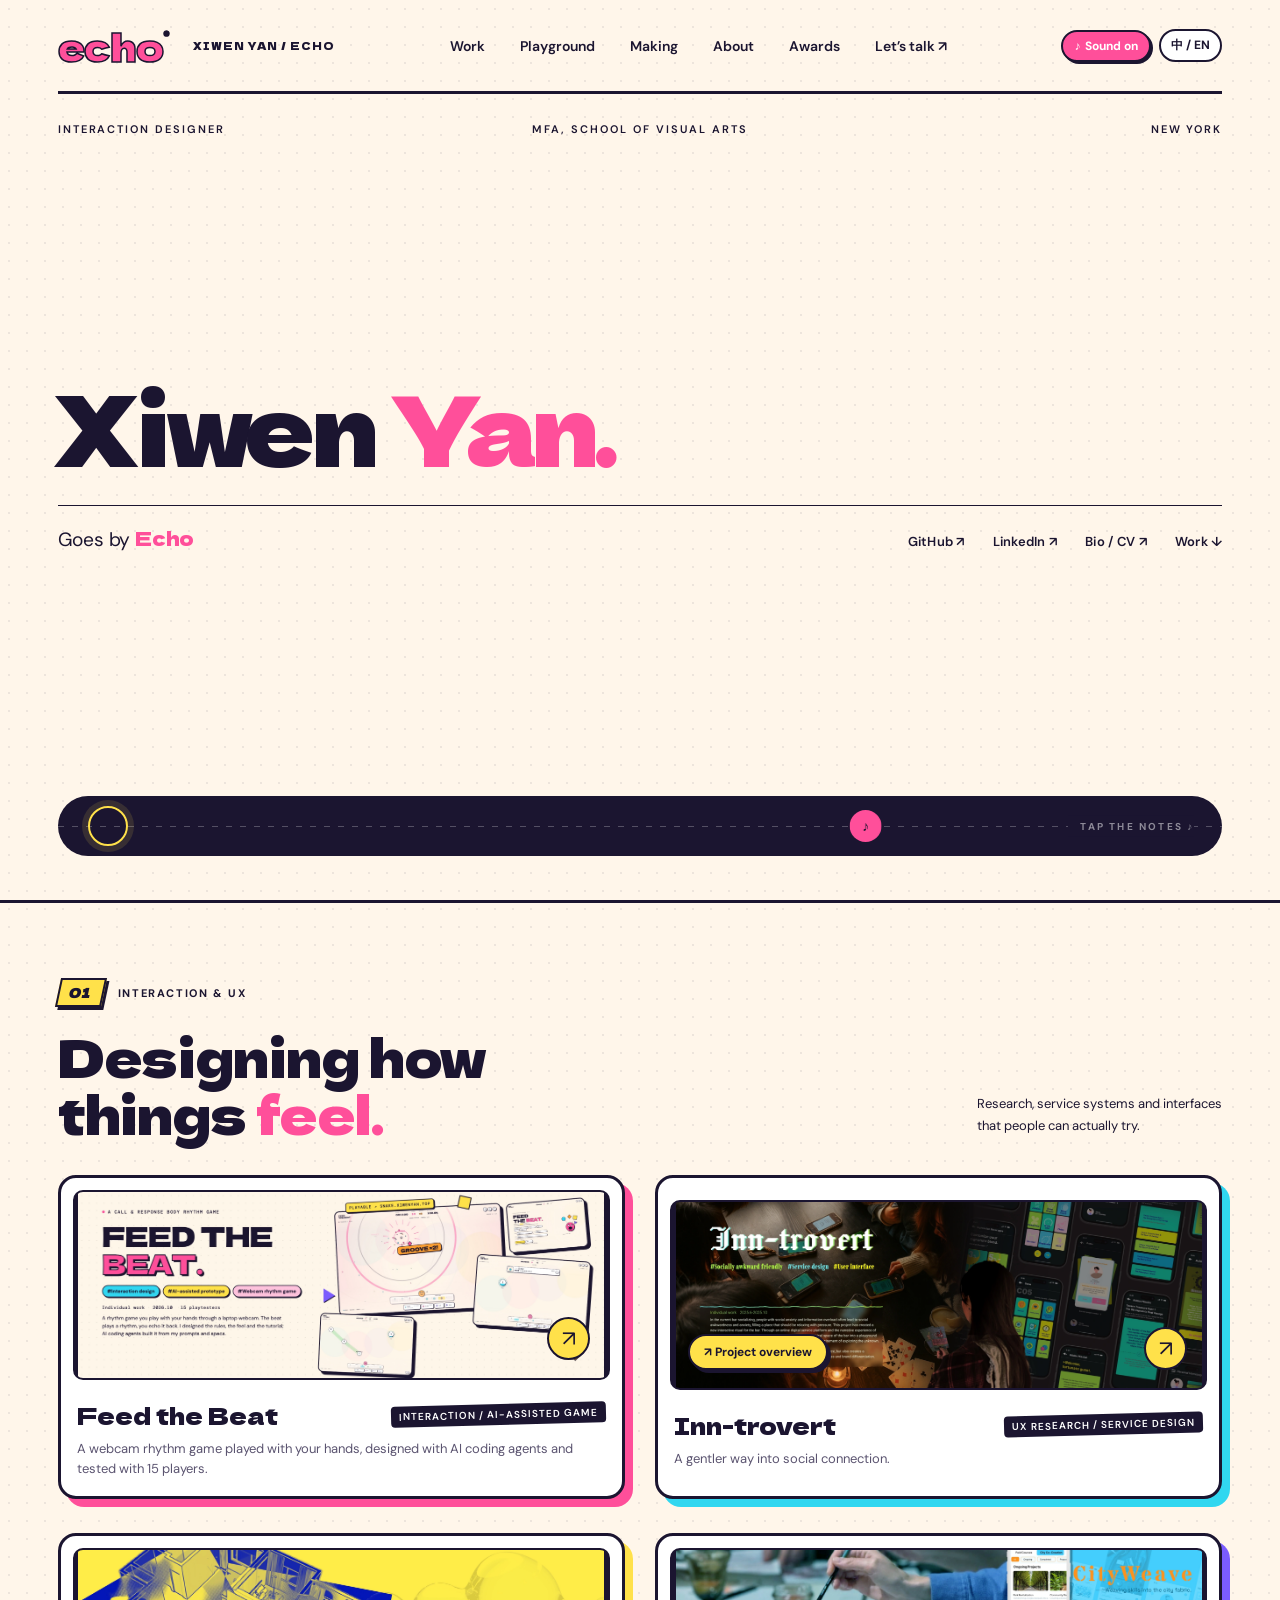
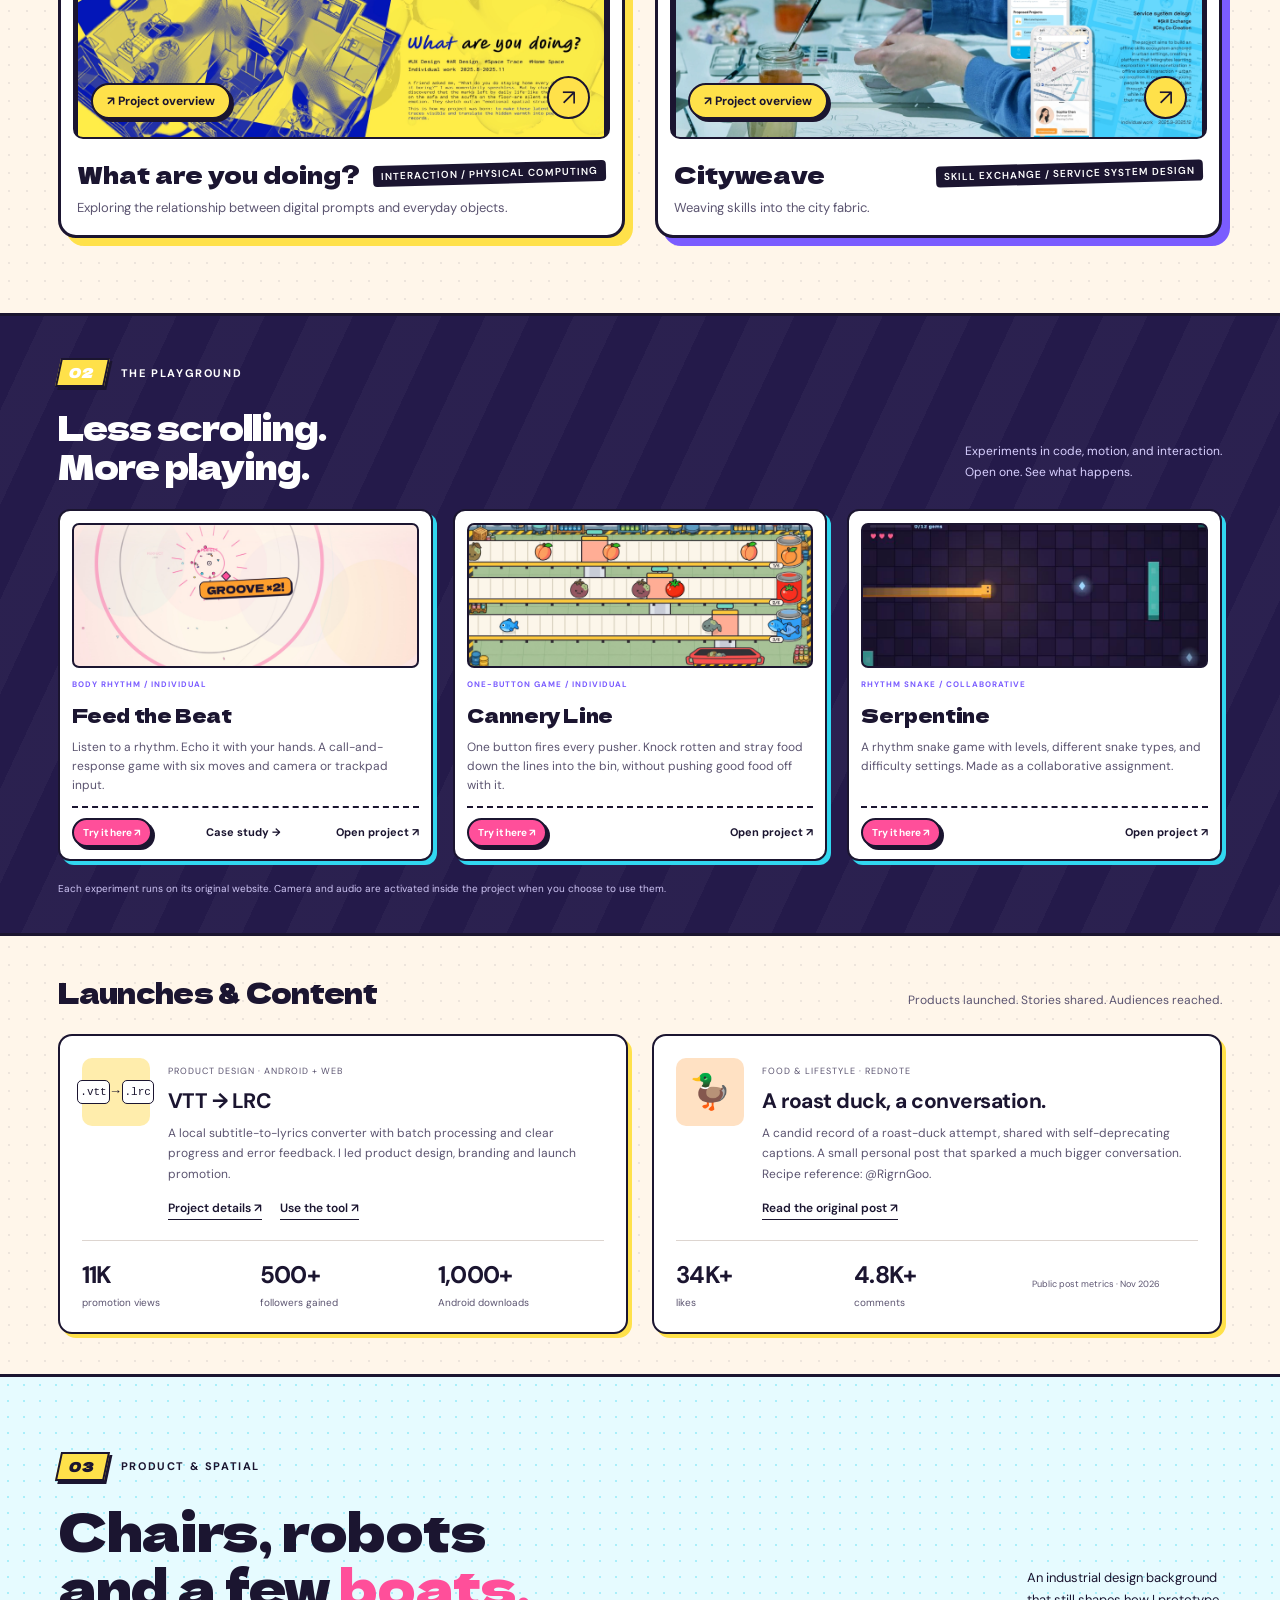
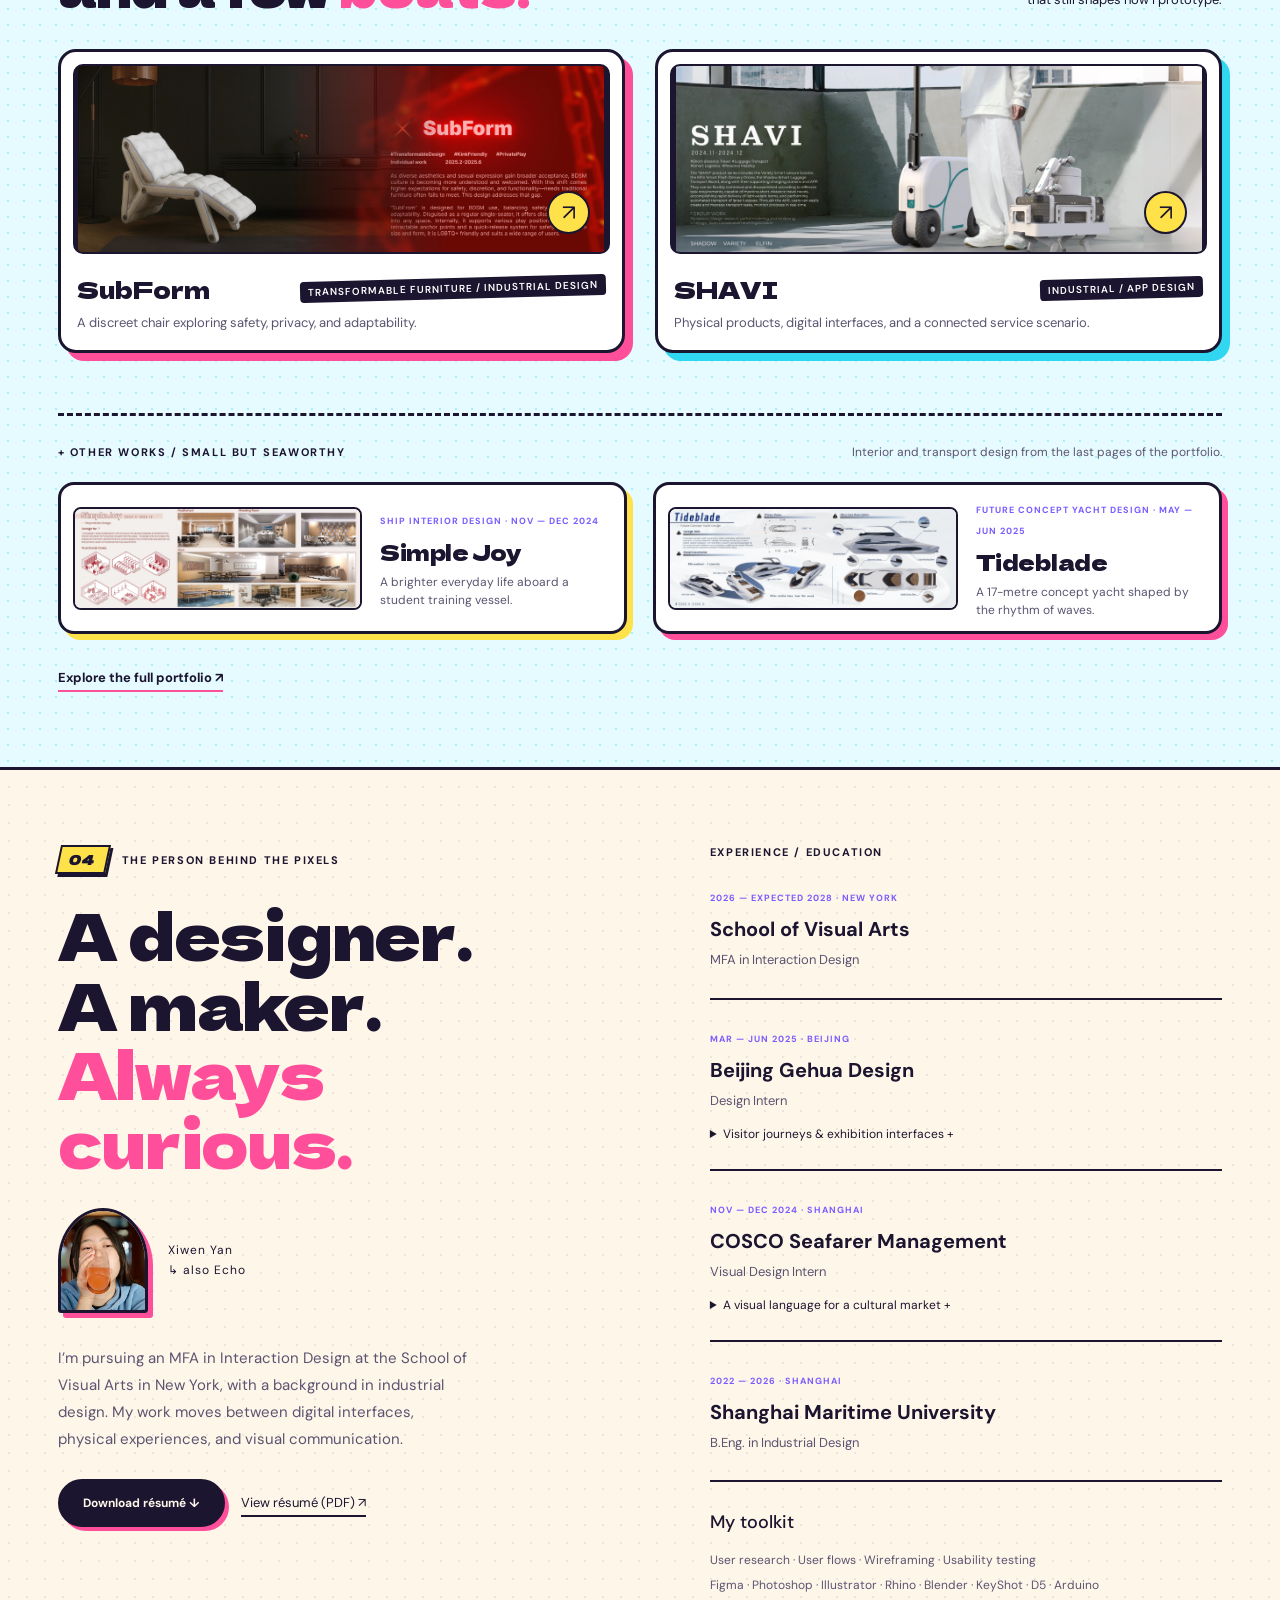
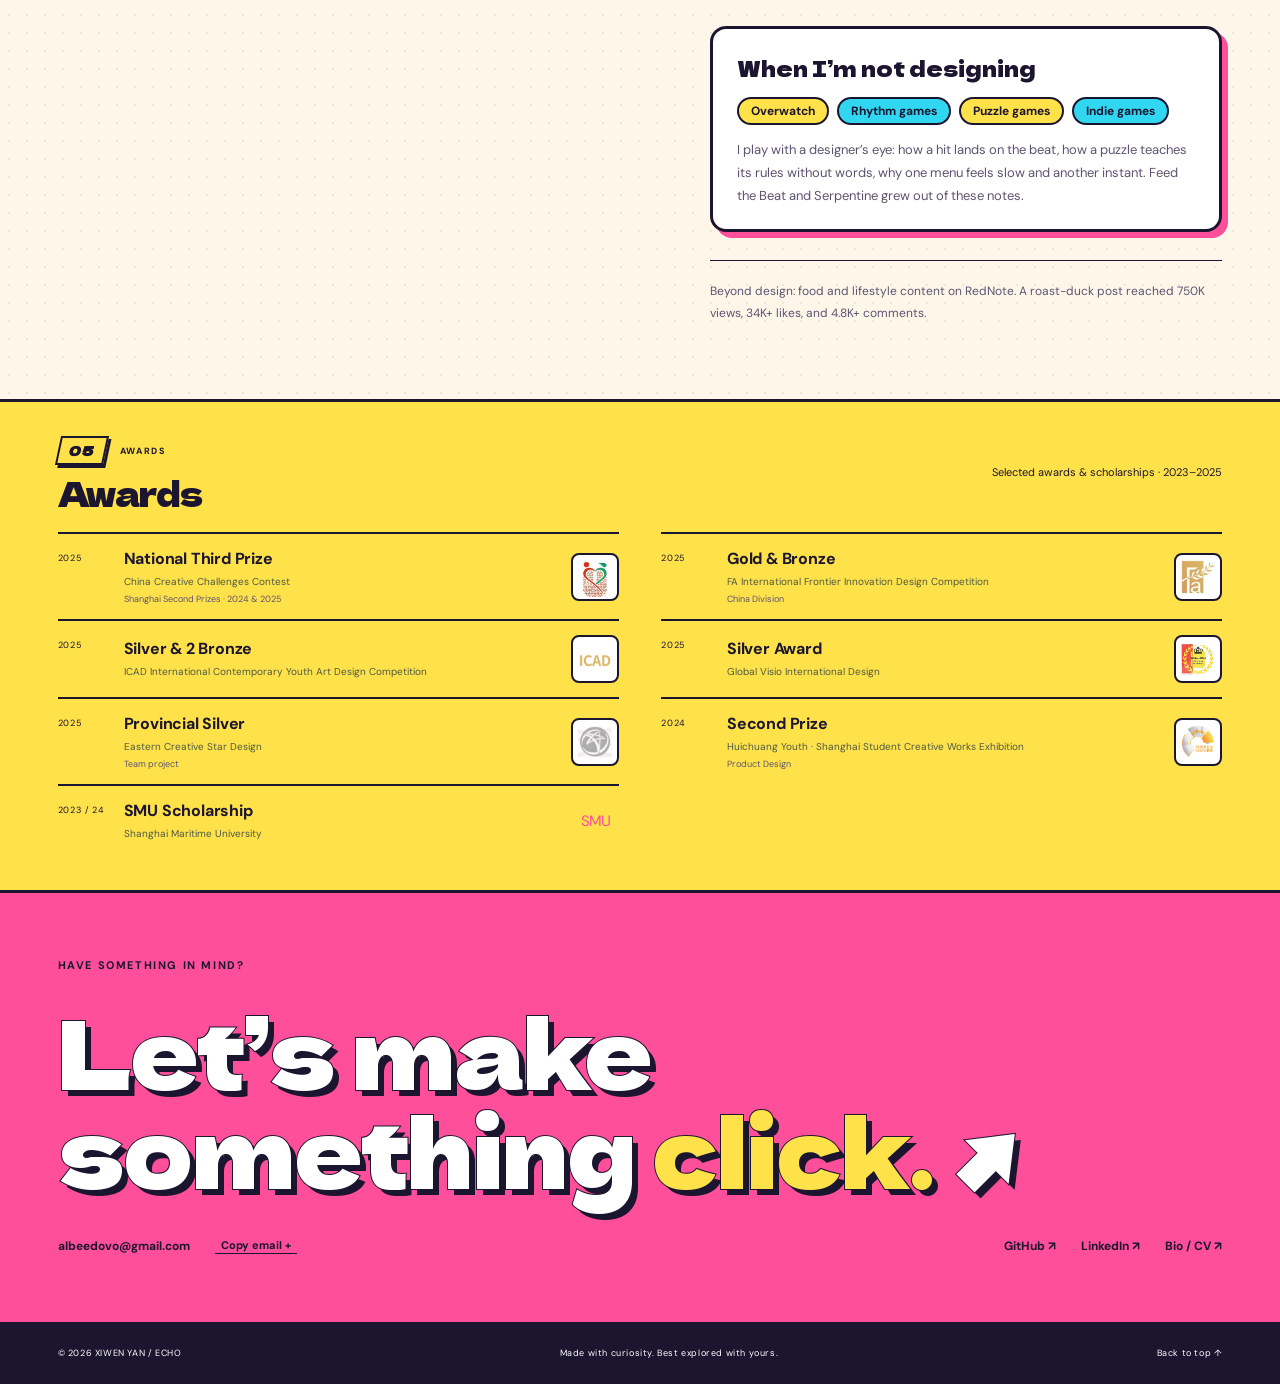
==== commit 3bef3f7f: "Colour the surname pink in the hero Co-Authored-By: Claude Opus 5.5 <noreply@anthropic.com> Claude-S" ====
--- a/index.html
+++ b/index.html
@@ -15,7 +15,7 @@
 <script type="application/ld+json">{"@context":"https://schema.org","@type":"Person","name":"Xiwen Yan","alternateName":["Echo Yan","Xiwen (Echo) Yan","Echo"],"url":"https://portfolio.xiwenyan.top/","image":"https://portfolio.xiwenyan.top/assets/avatar.png","jobTitle":"Interaction Designer","email":"mailto:albeedovo@gmail.com","affiliation":{"@type":"CollegeOrUniversity","name":"School of Visual Arts","url":"https://sva.edu/"},"alumniOf":{"@type":"CollegeOrUniversity","name":"Shanghai Maritime University"},"knowsAbout":["Interaction design","UX design","Service design","Industrial design"],"sameAs":["https://bio.xiwenyan.top/","https://www.linkedin.com/in/xiwen-yan-2774b8438/","https://github.com/Albedovo"]}</script>
 <link rel="stylesheet" href="style.css"><link rel="stylesheet" href="home-compact.css?v=20261117-compact2"><link rel="stylesheet" href="hero-name.css?v=20261124"></head><body>
 <a class="skip" href="#work">Skip to work</a><header><a class="wordmark" href="#">echo<span>®</span><small>Xiwen Yan / Echo</small></a><nav aria-label="Main navigation"><a href="#work" data-en="Work" data-zh="作品">Work</a><a href="#play" data-en="Playground" data-zh="实验场">Playground</a><a href="#making" data-en="Making" data-zh="产品">Making</a><a href="#about" data-en="About" data-zh="关于">About</a><a href="#recognition" data-en="Awards" data-zh="奖项">Awards</a><a href="#contact" data-en="Let’s talk ↗" data-zh="联系我 ↗">Let’s talk ↗</a></nav><div class="header-tools"><button id="sound" aria-pressed="true" title="The beat the whole page moves to"><b aria-hidden="true">♪</b> <span>Sound on</span></button><button id="language" aria-label="Switch to Chinese">中 / EN</button></div></header>
-<main><section class="hero" aria-label="Xiwen (Echo) Yan"><div class="hero-meta"><span data-en="Interaction Designer" data-zh="交互设计师">Interaction Designer</span><span data-en="MFA, School of Visual Arts" data-zh="纽约视觉艺术学院 MFA">MFA, School of Visual Arts</span><span data-en="New York" data-zh="纽约">New York</span></div><div class="hero-main"><h1 class="hero-name">Xiwen Yan<i>.</i></h1><div class="hero-sub"><p class="hero-aka" data-en="Goes by <b>Echo</b>" data-zh="也叫 <b>Echo</b>">Goes by <b>Echo</b></p><nav class="hero-links" aria-label="Profiles"><a href="https://github.com/Albedovo" target="_blank" rel="noopener">GitHub ↗</a><a href="https://www.linkedin.com/in/xiwen-yan-2774b8438/" target="_blank" rel="noopener">LinkedIn ↗</a><a href="https://bio.xiwenyan.top/">Bio / CV ↗</a><a href="#work" data-en="Work ↓" data-zh="作品 ↓">Work ↓</a></nav></div></div><div class="beat-lane" id="beat-lane" tabindex="0" role="group" aria-label="Mini rhythm game. Tap the lane, or press Space, F or J, as each note reaches the ring. Turn on Sound in the header to hear the beat."><span class="hit-ring" aria-hidden="true"></span><span class="lane-label" aria-hidden="true">TAP THE NOTES ♪</span><span class="judge" id="judge" aria-live="polite"></span><span class="combo" id="combo">COMBO 0</span></div></section>
+<main><section class="hero" aria-label="Xiwen (Echo) Yan"><div class="hero-meta"><span data-en="Interaction Designer" data-zh="交互设计师">Interaction Designer</span><span data-en="MFA, School of Visual Arts" data-zh="纽约视觉艺术学院 MFA">MFA, School of Visual Arts</span><span data-en="New York" data-zh="纽约">New York</span></div><div class="hero-main"><h1 class="hero-name">Xiwen <em>Yan</em><i>.</i></h1><div class="hero-sub"><p class="hero-aka" data-en="Goes by <b>Echo</b>" data-zh="也叫 <b>Echo</b>">Goes by <b>Echo</b></p><nav class="hero-links" aria-label="Profiles"><a href="https://github.com/Albedovo" target="_blank" rel="noopener">GitHub ↗</a><a href="https://www.linkedin.com/in/xiwen-yan-2774b8438/" target="_blank" rel="noopener">LinkedIn ↗</a><a href="https://bio.xiwenyan.top/">Bio / CV ↗</a><a href="#work" data-en="Work ↓" data-zh="作品 ↓">Work ↓</a></nav></div></div><div class="beat-lane" id="beat-lane" tabindex="0" role="group" aria-label="Mini rhythm game. Tap the lane, or press Space, F or J, as each note reaches the ring. Turn on Sound in the header to hear the beat."><span class="hit-ring" aria-hidden="true"></span><span class="lane-label" aria-hidden="true">TAP THE NOTES ♪</span><span class="judge" id="judge" aria-live="polite"></span><span class="combo" id="combo">COMBO 0</span></div></section>
 <section id="work" class="section"><div class="section-head"><div><div class="eyebrow"><span class="lane-no">01</span> INTERACTION &amp; UX</div><h2 data-en="Designing how<br>things <em>feel.</em>" data-zh="设计<br><em>体验的手感。</em>">Designing how<br>things <em>feel.</em></h2></div><p data-en="Research, service systems and interfaces<br>that people can actually try." data-zh="从研究、服务系统到界面，<br>做出可以亲手体验的设计。">Research, service systems and interfaces<br>that people can actually try.</p></div><div class="projects" id="projects"><p><a href="feed-the-beat.html">Feed the Beat</a> — webcam rhythm game, AI-assisted. Inn-trovert — UX research &amp; service design. What are you doing? — interaction &amp; physical computing. Cityweave — skill-exchange service system. </p></div></section>
 <section id="play" class="section playground"><div class="section-head"><div><div class="eyebrow"><span class="lane-no">02</span> THE PLAYGROUND</div><h2 data-en="Less scrolling.<br>More playing." data-zh="少一点浏览，<br>多一点亲身体验。">Less scrolling.<br>More playing.</h2></div><p data-en="Experiments in code, motion, and interaction.<br>Open one. See what happens." data-zh="代码、动态与交互实验。<br>打开一个，看看会发生什么。">Experiments in code, motion, and interaction.<br>Open one. See what happens.</p></div><div class="play-grid" id="play-grid"></div><div class="play-note" data-en="Each experiment runs on its original website. Camera and audio are activated inside the project when you choose to use them." data-zh="实验运行于各自的原始网站；摄像头与声音由你在项目中自主开启。">Each experiment runs on its original website. Camera and audio are activated inside the project when you choose to use them.</div></section>
 <section id="small-projects" class="section side-projects"><div class="side-head"><h2 data-en="Launches &amp; Content" data-zh="产品推广与内容创作">Launches &amp; Content</h2><p data-en="Products launched. Stories shared. Audiences reached." data-zh="从产品上线到内容传播，让作品被看见。">Products launched. Stories shared. Audiences reached.</p></div><div id="side-grid"></div></section><section id="making" class="section making"><div class="section-head"><div><div class="eyebrow"><span class="lane-no">03</span> PRODUCT &amp; SPATIAL</div><h2 data-en="Chairs, robots<br>and a few <em>boats.</em>" data-zh="椅子、机器人，<br>还有几艘<em>船。</em>">Chairs, robots<br>and a few <em>boats.</em></h2></div><p data-en="An industrial design background<br>that still shapes how I prototype." data-zh="工业设计背景，<br>至今影响我做原型的方式。">An industrial design background<br>that still shapes how I prototype.</p></div><div class="projects" id="making-grid"><p>SubForm — transformable furniture. SHAVI — industrial &amp; app design.</p></div><div class="other-works"><div class="other-head"><div class="eyebrow" data-en="+ OTHER WORKS / SMALL BUT SEAWORTHY" data-zh="+ 其他作品 / 小而精">+ OTHER WORKS / SMALL BUT SEAWORTHY</div><p data-en="Interior and transport design from the last pages of the portfolio." data-zh="作品集最后几页的室内与交通工具设计。">Interior and transport design from the last pages of the portfolio.</p></div><div class="mini-grid" id="mini-grid"><p>Simple Joy — ship interior design. Tideblade — future concept yacht design.</p></div></div><a class="text-link portfolio-link" href="https://drive.google.com/file/d/1dsrZ6NsvZ9PnsnhpLHdgqc7ZABxpBk2c/view" target="_blank" rel="noopener" data-en="Explore the full portfolio ↗" data-zh="查看完整作品集 ↗">Explore the full portfolio ↗</a></section>
--- a/hero-name.css
+++ b/hero-name.css
@@ -3,8 +3,8 @@
 .hero-meta{display:grid;grid-template-columns:1fr 1fr 1fr;gap:24px;font-size:11px;letter-spacing:.18em;text-transform:uppercase;font-weight:600;color:var(--ink)}
 .hero-meta span:nth-child(2){text-align:center}.hero-meta span:last-child{text-align:right}
 .hero-main{flex:1;display:flex;flex-direction:column;justify-content:center;padding:40px 0}
-.hero h1.hero-name{font-family:var(--display);font-weight:400;font-size:clamp(72px,14.2vw,236px);line-height:.9;letter-spacing:-.045em;margin:0 0 0 -.04em;padding:0;color:var(--ink);white-space:nowrap}
-.hero h1.hero-name i{font-style:normal;color:var(--pink)}
+.hero h1.hero-name{font-family:var(--display);font-weight:400;font-size:clamp(56px,7.6vw,124px);line-height:.95;letter-spacing:-.035em;margin:0 0 0 -.04em;padding:0;color:var(--ink);white-space:nowrap}
+.hero h1.hero-name em,.hero h1.hero-name i{font-style:normal;color:var(--pink);-webkit-text-stroke:0;text-shadow:none;transform:none;animation:none}
 .hero-sub{display:flex;justify-content:space-between;align-items:baseline;gap:24px;margin-top:clamp(20px,2.6vw,40px);padding-top:18px;border-top:1.5px solid var(--ink)}
 .hero-aka{font-size:clamp(16px,1.5vw,22px);color:var(--ink);letter-spacing:-.01em}
 .hero-aka b{font-family:var(--display);font-weight:400;color:var(--pink)}
@@ -27,7 +27,7 @@
  .hero{min-height:calc(100svh - 80px);padding:20px 4.5% 28px}
  .hero-meta{grid-template-columns:1fr auto;font-size:10px;letter-spacing:.14em}
  .hero-meta span:nth-child(2){display:none}
- .hero h1.hero-name{font-size:clamp(64px,23vw,150px);white-space:normal;line-height:.92}
+ .hero h1.hero-name{font-size:clamp(48px,14vw,72px);white-space:normal;line-height:.98}
  .hero h1.hero-name{word-spacing:100vw}
  .hero-sub{flex-direction:column;gap:14px}
  .hero-links{gap:18px}
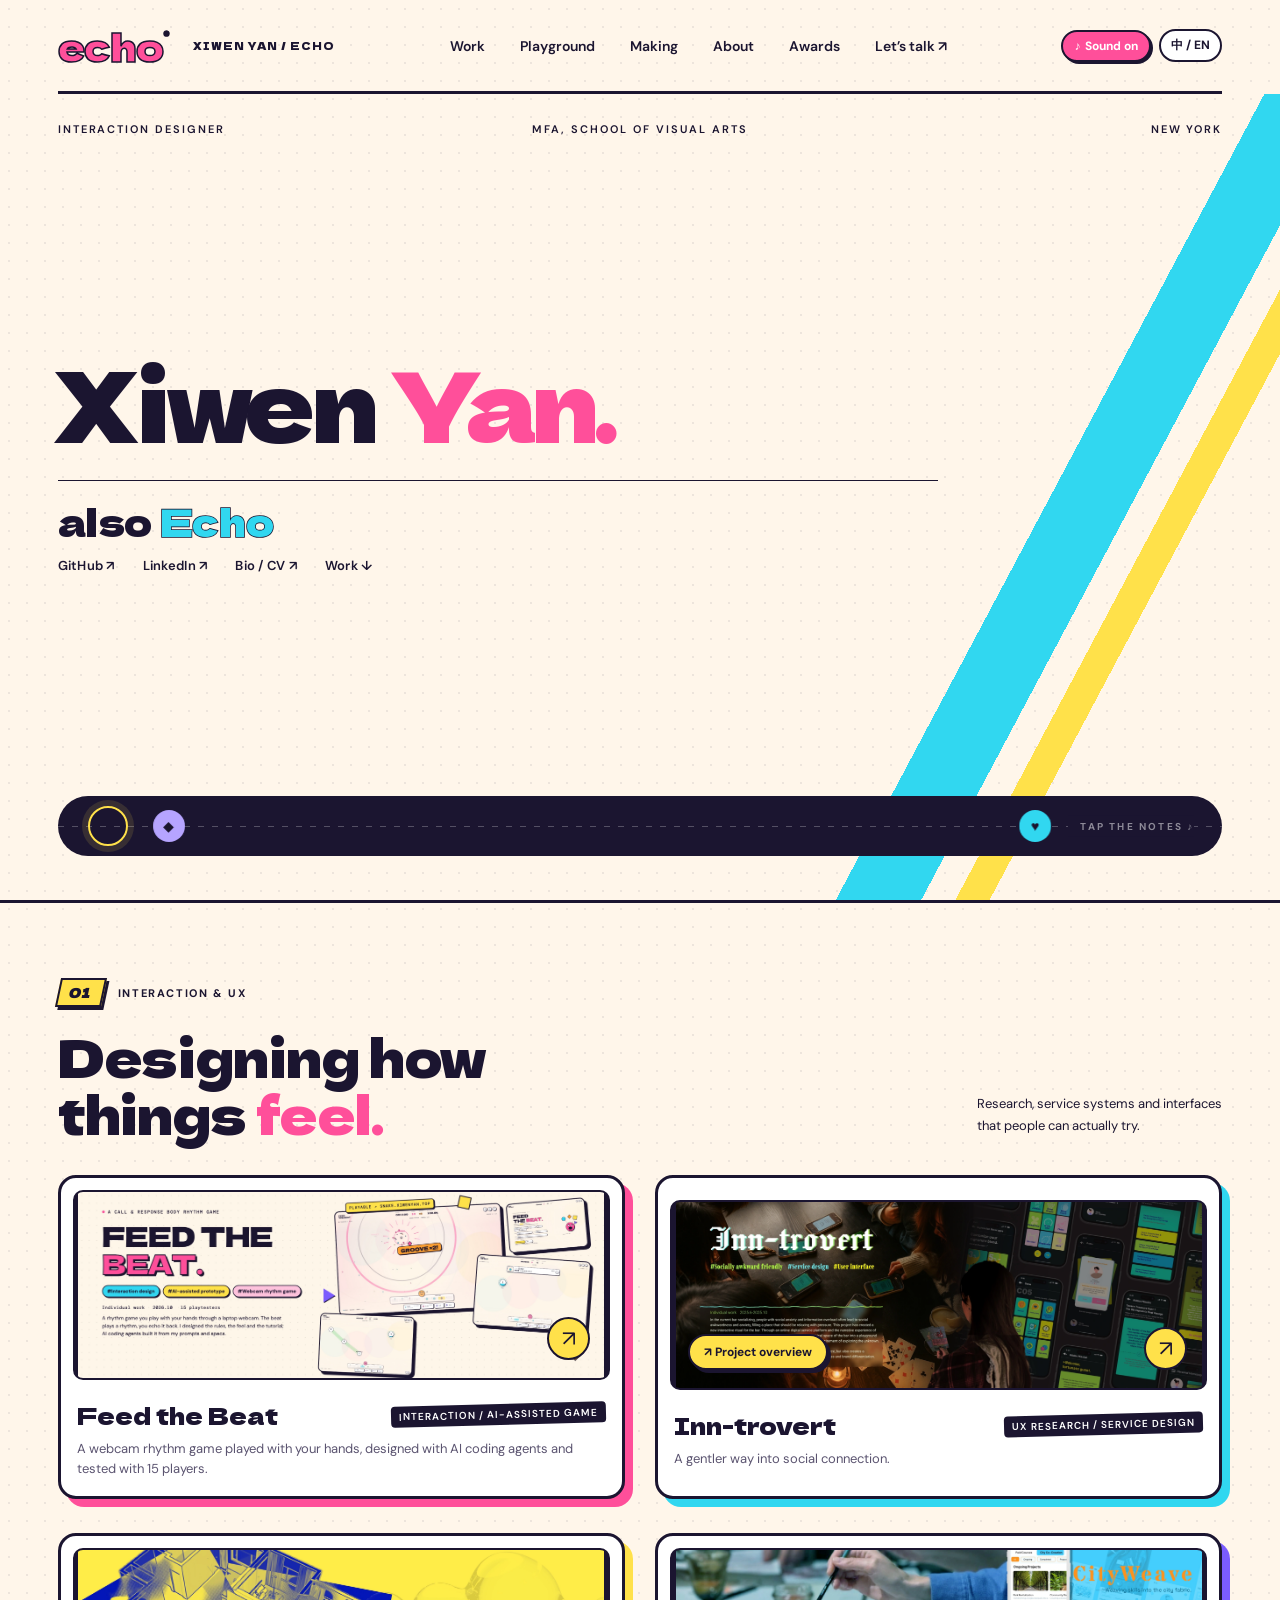
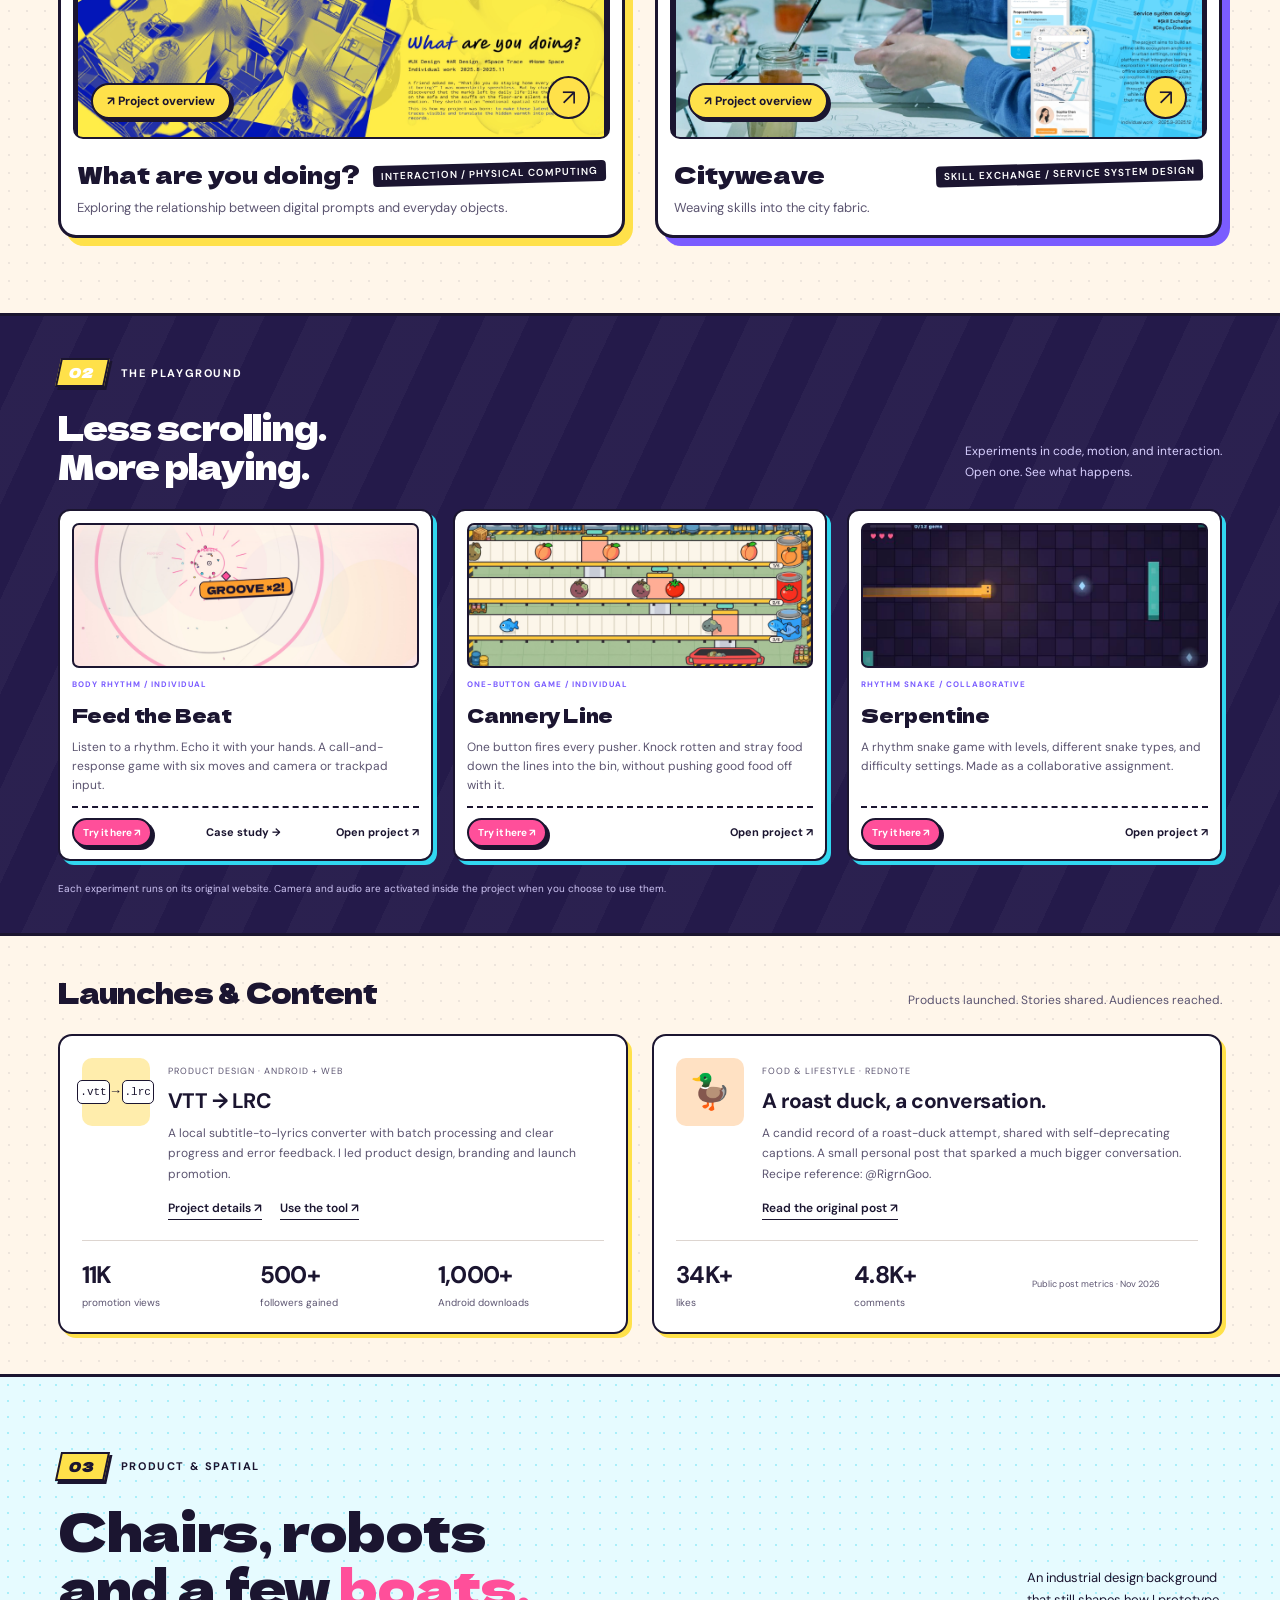
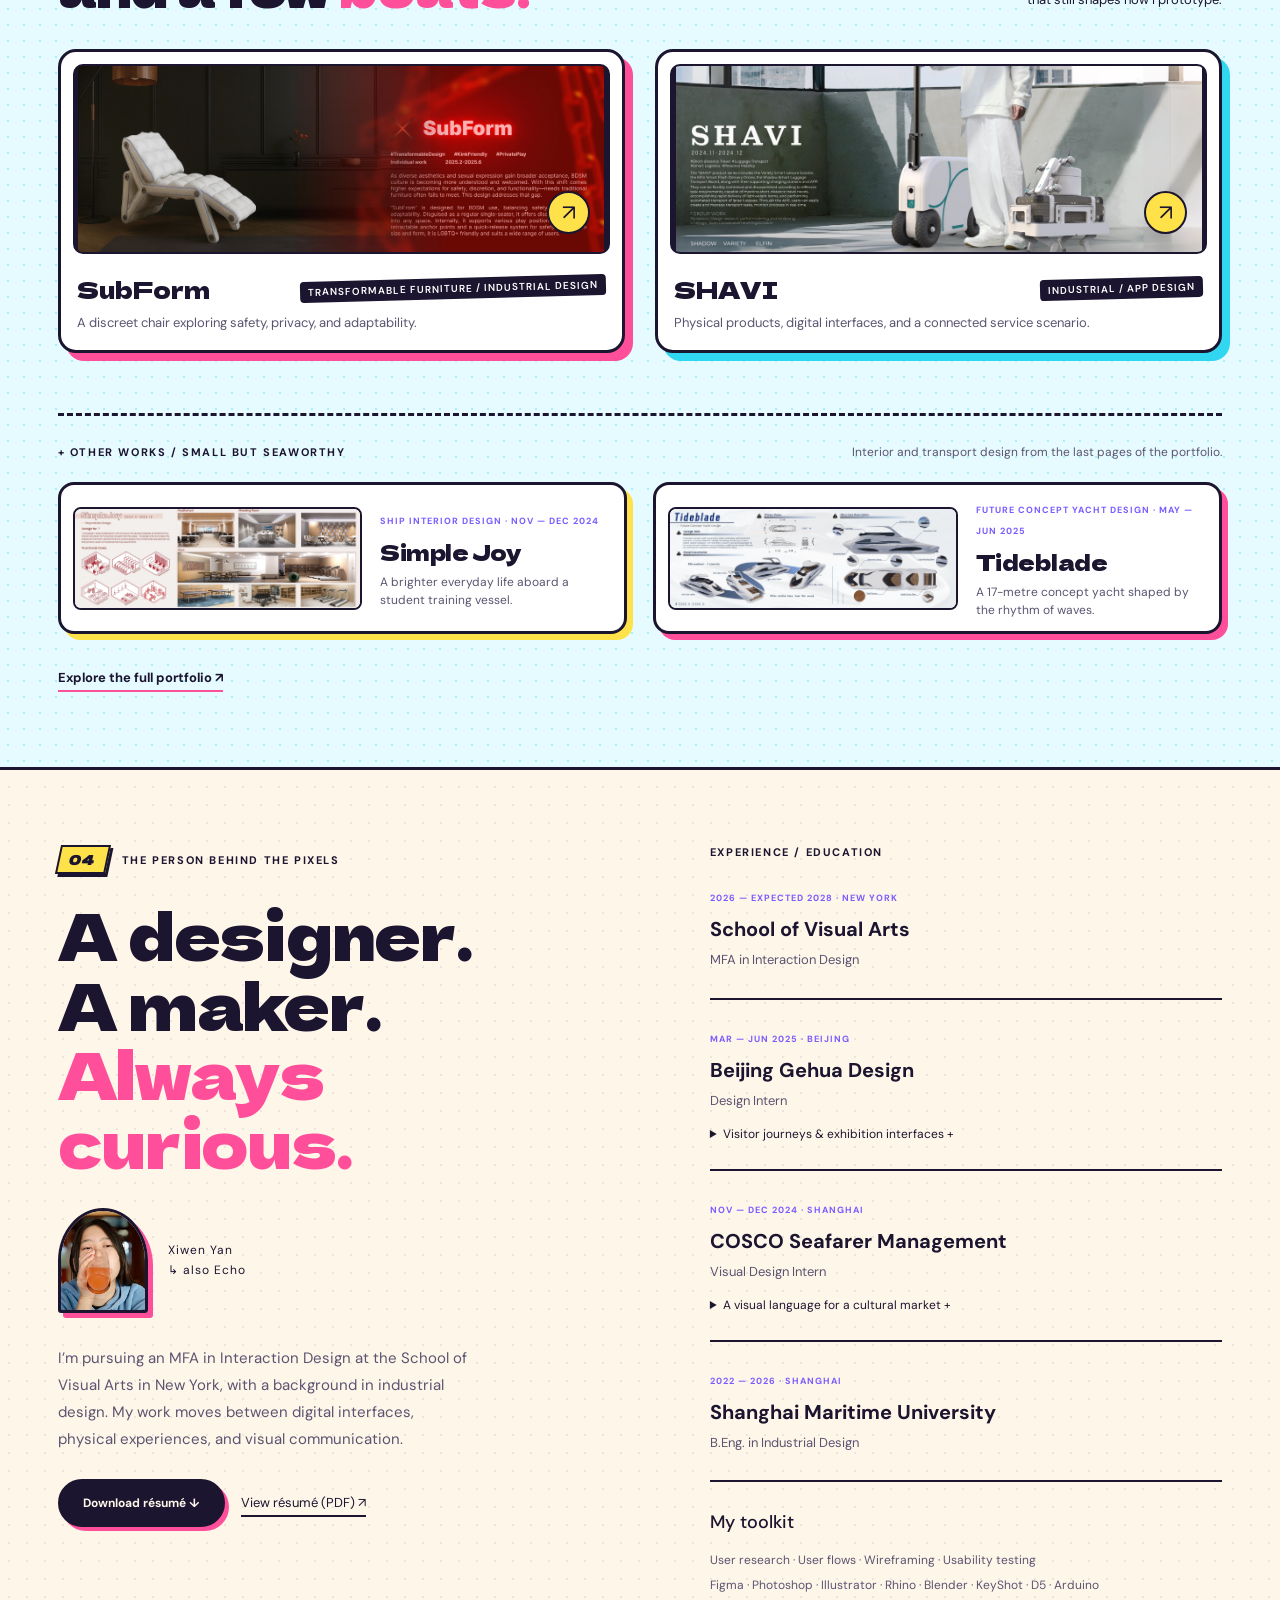
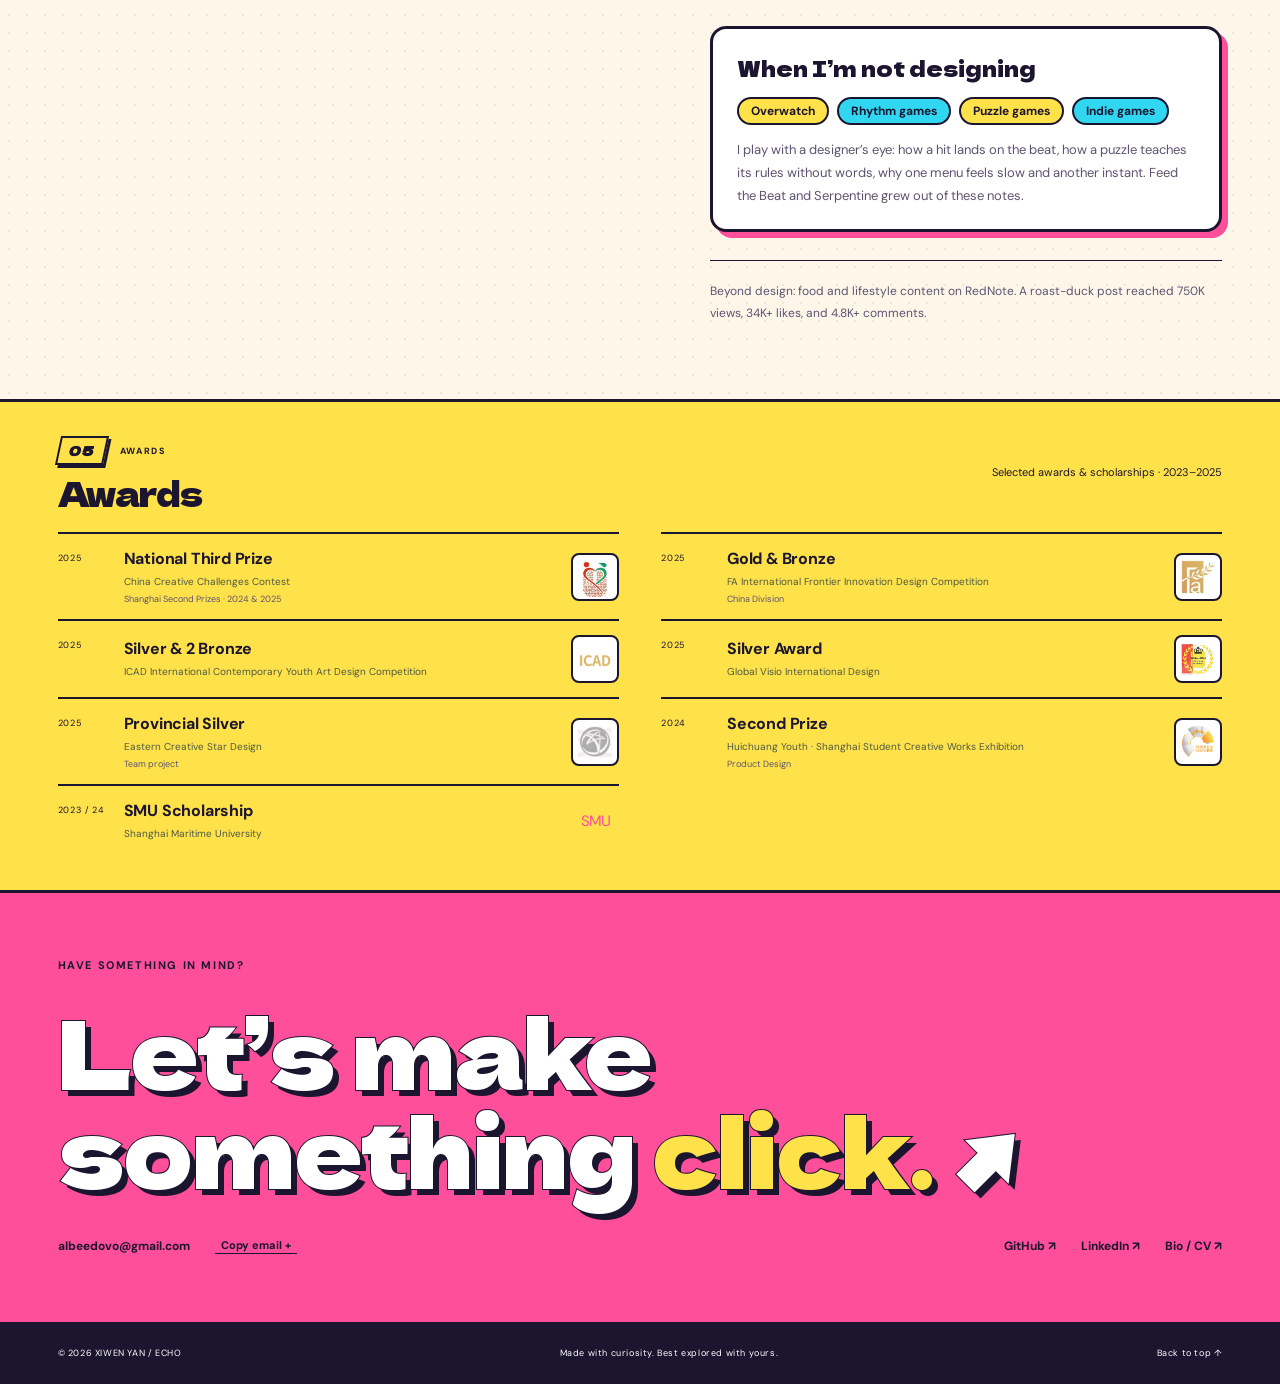
==== commit d8d3482d: "Bring back the diagonal stripes and the cyan 'also Echo' Co-Authored-By: Claude Opus 5.5 <noreply@an" ====
--- a/index.html
+++ b/index.html
@@ -13,9 +13,9 @@
 <meta name="twitter:card" content="summary_large_image">
 <link rel="icon" href="assets/avatar.png"><link rel="apple-touch-icon" href="assets/avatar.png">
 <script type="application/ld+json">{"@context":"https://schema.org","@type":"Person","name":"Xiwen Yan","alternateName":["Echo Yan","Xiwen (Echo) Yan","Echo"],"url":"https://portfolio.xiwenyan.top/","image":"https://portfolio.xiwenyan.top/assets/avatar.png","jobTitle":"Interaction Designer","email":"mailto:albeedovo@gmail.com","affiliation":{"@type":"CollegeOrUniversity","name":"School of Visual Arts","url":"https://sva.edu/"},"alumniOf":{"@type":"CollegeOrUniversity","name":"Shanghai Maritime University"},"knowsAbout":["Interaction design","UX design","Service design","Industrial design"],"sameAs":["https://bio.xiwenyan.top/","https://www.linkedin.com/in/xiwen-yan-2774b8438/","https://github.com/Albedovo"]}</script>
-<link rel="stylesheet" href="style.css"><link rel="stylesheet" href="home-compact.css?v=20261117-compact2"><link rel="stylesheet" href="hero-name.css?v=20261124"></head><body>
+<link rel="stylesheet" href="style.css"><link rel="stylesheet" href="home-compact.css?v=20261117-compact2"><link rel="stylesheet" href="hero-name.css?v=20261124b"></head><body>
 <a class="skip" href="#work">Skip to work</a><header><a class="wordmark" href="#">echo<span>®</span><small>Xiwen Yan / Echo</small></a><nav aria-label="Main navigation"><a href="#work" data-en="Work" data-zh="作品">Work</a><a href="#play" data-en="Playground" data-zh="实验场">Playground</a><a href="#making" data-en="Making" data-zh="产品">Making</a><a href="#about" data-en="About" data-zh="关于">About</a><a href="#recognition" data-en="Awards" data-zh="奖项">Awards</a><a href="#contact" data-en="Let’s talk ↗" data-zh="联系我 ↗">Let’s talk ↗</a></nav><div class="header-tools"><button id="sound" aria-pressed="true" title="The beat the whole page moves to"><b aria-hidden="true">♪</b> <span>Sound on</span></button><button id="language" aria-label="Switch to Chinese">中 / EN</button></div></header>
-<main><section class="hero" aria-label="Xiwen (Echo) Yan"><div class="hero-meta"><span data-en="Interaction Designer" data-zh="交互设计师">Interaction Designer</span><span data-en="MFA, School of Visual Arts" data-zh="纽约视觉艺术学院 MFA">MFA, School of Visual Arts</span><span data-en="New York" data-zh="纽约">New York</span></div><div class="hero-main"><h1 class="hero-name">Xiwen <em>Yan</em><i>.</i></h1><div class="hero-sub"><p class="hero-aka" data-en="Goes by <b>Echo</b>" data-zh="也叫 <b>Echo</b>">Goes by <b>Echo</b></p><nav class="hero-links" aria-label="Profiles"><a href="https://github.com/Albedovo" target="_blank" rel="noopener">GitHub ↗</a><a href="https://www.linkedin.com/in/xiwen-yan-2774b8438/" target="_blank" rel="noopener">LinkedIn ↗</a><a href="https://bio.xiwenyan.top/">Bio / CV ↗</a><a href="#work" data-en="Work ↓" data-zh="作品 ↓">Work ↓</a></nav></div></div><div class="beat-lane" id="beat-lane" tabindex="0" role="group" aria-label="Mini rhythm game. Tap the lane, or press Space, F or J, as each note reaches the ring. Turn on Sound in the header to hear the beat."><span class="hit-ring" aria-hidden="true"></span><span class="lane-label" aria-hidden="true">TAP THE NOTES ♪</span><span class="judge" id="judge" aria-live="polite"></span><span class="combo" id="combo">COMBO 0</span></div></section>
+<main><section class="hero" aria-label="Xiwen (Echo) Yan"><div class="hero-meta"><span data-en="Interaction Designer" data-zh="交互设计师">Interaction Designer</span><span data-en="MFA, School of Visual Arts" data-zh="纽约视觉艺术学院 MFA">MFA, School of Visual Arts</span><span data-en="New York" data-zh="纽约">New York</span></div><div class="hero-main"><h1 class="hero-name">Xiwen <em>Yan</em><i>.</i></h1><div class="hero-sub"><p class="hero-aka" data-en="also <b>Echo</b>" data-zh="也叫 <b>Echo</b>">also <b>Echo</b></p><nav class="hero-links" aria-label="Profiles"><a href="https://github.com/Albedovo" target="_blank" rel="noopener">GitHub ↗</a><a href="https://www.linkedin.com/in/xiwen-yan-2774b8438/" target="_blank" rel="noopener">LinkedIn ↗</a><a href="https://bio.xiwenyan.top/">Bio / CV ↗</a><a href="#work" data-en="Work ↓" data-zh="作品 ↓">Work ↓</a></nav></div></div><div class="beat-lane" id="beat-lane" tabindex="0" role="group" aria-label="Mini rhythm game. Tap the lane, or press Space, F or J, as each note reaches the ring. Turn on Sound in the header to hear the beat."><span class="hit-ring" aria-hidden="true"></span><span class="lane-label" aria-hidden="true">TAP THE NOTES ♪</span><span class="judge" id="judge" aria-live="polite"></span><span class="combo" id="combo">COMBO 0</span></div></section>
 <section id="work" class="section"><div class="section-head"><div><div class="eyebrow"><span class="lane-no">01</span> INTERACTION &amp; UX</div><h2 data-en="Designing how<br>things <em>feel.</em>" data-zh="设计<br><em>体验的手感。</em>">Designing how<br>things <em>feel.</em></h2></div><p data-en="Research, service systems and interfaces<br>that people can actually try." data-zh="从研究、服务系统到界面，<br>做出可以亲手体验的设计。">Research, service systems and interfaces<br>that people can actually try.</p></div><div class="projects" id="projects"><p><a href="feed-the-beat.html">Feed the Beat</a> — webcam rhythm game, AI-assisted. Inn-trovert — UX research &amp; service design. What are you doing? — interaction &amp; physical computing. Cityweave — skill-exchange service system. </p></div></section>
 <section id="play" class="section playground"><div class="section-head"><div><div class="eyebrow"><span class="lane-no">02</span> THE PLAYGROUND</div><h2 data-en="Less scrolling.<br>More playing." data-zh="少一点浏览，<br>多一点亲身体验。">Less scrolling.<br>More playing.</h2></div><p data-en="Experiments in code, motion, and interaction.<br>Open one. See what happens." data-zh="代码、动态与交互实验。<br>打开一个，看看会发生什么。">Experiments in code, motion, and interaction.<br>Open one. See what happens.</p></div><div class="play-grid" id="play-grid"></div><div class="play-note" data-en="Each experiment runs on its original website. Camera and audio are activated inside the project when you choose to use them." data-zh="实验运行于各自的原始网站；摄像头与声音由你在项目中自主开启。">Each experiment runs on its original website. Camera and audio are activated inside the project when you choose to use them.</div></section>
 <section id="small-projects" class="section side-projects"><div class="side-head"><h2 data-en="Launches &amp; Content" data-zh="产品推广与内容创作">Launches &amp; Content</h2><p data-en="Products launched. Stories shared. Audiences reached." data-zh="从产品上线到内容传播，让作品被看见。">Products launched. Stories shared. Audiences reached.</p></div><div id="side-grid"></div></section><section id="making" class="section making"><div class="section-head"><div><div class="eyebrow"><span class="lane-no">03</span> PRODUCT &amp; SPATIAL</div><h2 data-en="Chairs, robots<br>and a few <em>boats.</em>" data-zh="椅子、机器人，<br>还有几艘<em>船。</em>">Chairs, robots<br>and a few <em>boats.</em></h2></div><p data-en="An industrial design background<br>that still shapes how I prototype." data-zh="工业设计背景，<br>至今影响我做原型的方式。">An industrial design background<br>that still shapes how I prototype.</p></div><div class="projects" id="making-grid"><p>SubForm — transformable furniture. SHAVI — industrial &amp; app design.</p></div><div class="other-works"><div class="other-head"><div class="eyebrow" data-en="+ OTHER WORKS / SMALL BUT SEAWORTHY" data-zh="+ 其他作品 / 小而精">+ OTHER WORKS / SMALL BUT SEAWORTHY</div><p data-en="Interior and transport design from the last pages of the portfolio." data-zh="作品集最后几页的室内与交通工具设计。">Interior and transport design from the last pages of the portfolio.</p></div><div class="mini-grid" id="mini-grid"><p>Simple Joy — ship interior design. Tideblade — future concept yacht design.</p></div></div><a class="text-link portfolio-link" href="https://drive.google.com/file/d/1dsrZ6NsvZ9PnsnhpLHdgqc7ZABxpBk2c/view" target="_blank" rel="noopener" data-en="Explore the full portfolio ↗" data-zh="查看完整作品集 ↗">Explore the full portfolio ↗</a></section>
--- a/hero-name.css
+++ b/hero-name.css
@@ -1,13 +1,15 @@
 /* First screen: one quiet full-viewport page. The name leads; the rhythm lane closes it. */
-.hero{min-height:calc(100vh - 94px);min-height:calc(100svh - 94px);display:flex;flex-direction:column;padding:28px 4.5% 44px;box-sizing:border-box;background:none}
+.hero{min-height:calc(100vh - 94px);min-height:calc(100svh - 94px);display:flex;flex-direction:column;padding:28px 4.5% 44px;box-sizing:border-box;
+ background:linear-gradient(118deg,transparent 0 74%,var(--cyan) 74% 79%,transparent 79% 81%,var(--yellow) 81% 83%,transparent 83%)}
 .hero-meta{display:grid;grid-template-columns:1fr 1fr 1fr;gap:24px;font-size:11px;letter-spacing:.18em;text-transform:uppercase;font-weight:600;color:var(--ink)}
-.hero-meta span:nth-child(2){text-align:center}.hero-meta span:last-child{text-align:right}
+.hero-meta span{position:relative;z-index:1}.hero-meta span:nth-child(2){text-align:center}.hero-meta span:last-child{text-align:right}
 .hero-main{flex:1;display:flex;flex-direction:column;justify-content:center;padding:40px 0}
 .hero h1.hero-name{font-family:var(--display);font-weight:400;font-size:clamp(56px,7.6vw,124px);line-height:.95;letter-spacing:-.035em;margin:0 0 0 -.04em;padding:0;color:var(--ink);white-space:nowrap}
 .hero h1.hero-name em,.hero h1.hero-name i{font-style:normal;color:var(--pink);-webkit-text-stroke:0;text-shadow:none;transform:none;animation:none}
-.hero-sub{display:flex;justify-content:space-between;align-items:baseline;gap:24px;margin-top:clamp(20px,2.6vw,40px);padding-top:18px;border-top:1.5px solid var(--ink)}
-.hero-aka{font-size:clamp(16px,1.5vw,22px);color:var(--ink);letter-spacing:-.01em}
-.hero-aka b{font-family:var(--display);font-weight:400;color:var(--pink)}
+.hero-sub{display:flex;flex-direction:column;align-items:flex-start;gap:16px;max-width:880px;margin-top:clamp(20px,2.6vw,40px);padding-top:18px;border-top:1.5px solid var(--ink)}
+.hero-aka{font-family:var(--display);font-size:clamp(26px,3vw,46px);line-height:1.1;color:var(--ink);letter-spacing:-.01em}
+.hero-aka b{font-weight:400;color:var(--cyan);-webkit-text-stroke:1.5px var(--ink);paint-order:stroke fill}
+.hero-main,.hero-meta,.hero .beat-lane{position:relative;z-index:1}
 .hero-links{display:flex;gap:28px;flex-wrap:wrap}
 .hero-links a{font-size:13px;font-weight:600;letter-spacing:.02em;color:var(--ink);text-decoration:none;background:linear-gradient(var(--pink),var(--pink)) 0 100%/0 2px no-repeat;padding-bottom:3px;transition:background-size .25s}
 .hero-links a:hover{background-size:100% 2px}
@@ -24,12 +26,12 @@
 .fever .hero .beat-lane{animation:none;box-shadow:0 0 0 2px var(--pink)}
 
 @media(max-width:800px){
- .hero{min-height:calc(100svh - 80px);padding:20px 4.5% 28px}
+ .hero{min-height:calc(100svh - 80px);padding:20px 4.5% 28px;background:linear-gradient(62deg,transparent 0 80%,var(--cyan) 80% 86%,transparent 86% 88%,var(--yellow) 88% 91%,transparent 91%)}
  .hero-meta{grid-template-columns:1fr auto;font-size:10px;letter-spacing:.14em}
  .hero-meta span:nth-child(2){display:none}
  .hero h1.hero-name{font-size:clamp(48px,14vw,72px);white-space:normal;line-height:.98}
  .hero h1.hero-name{word-spacing:100vw}
- .hero-sub{flex-direction:column;gap:14px}
+ .hero-sub{flex-direction:column;align-items:flex-start;gap:14px}
  .hero-links{gap:18px}
  .hero .lane-label{display:none}
  .hero .beat-lane{height:56px}
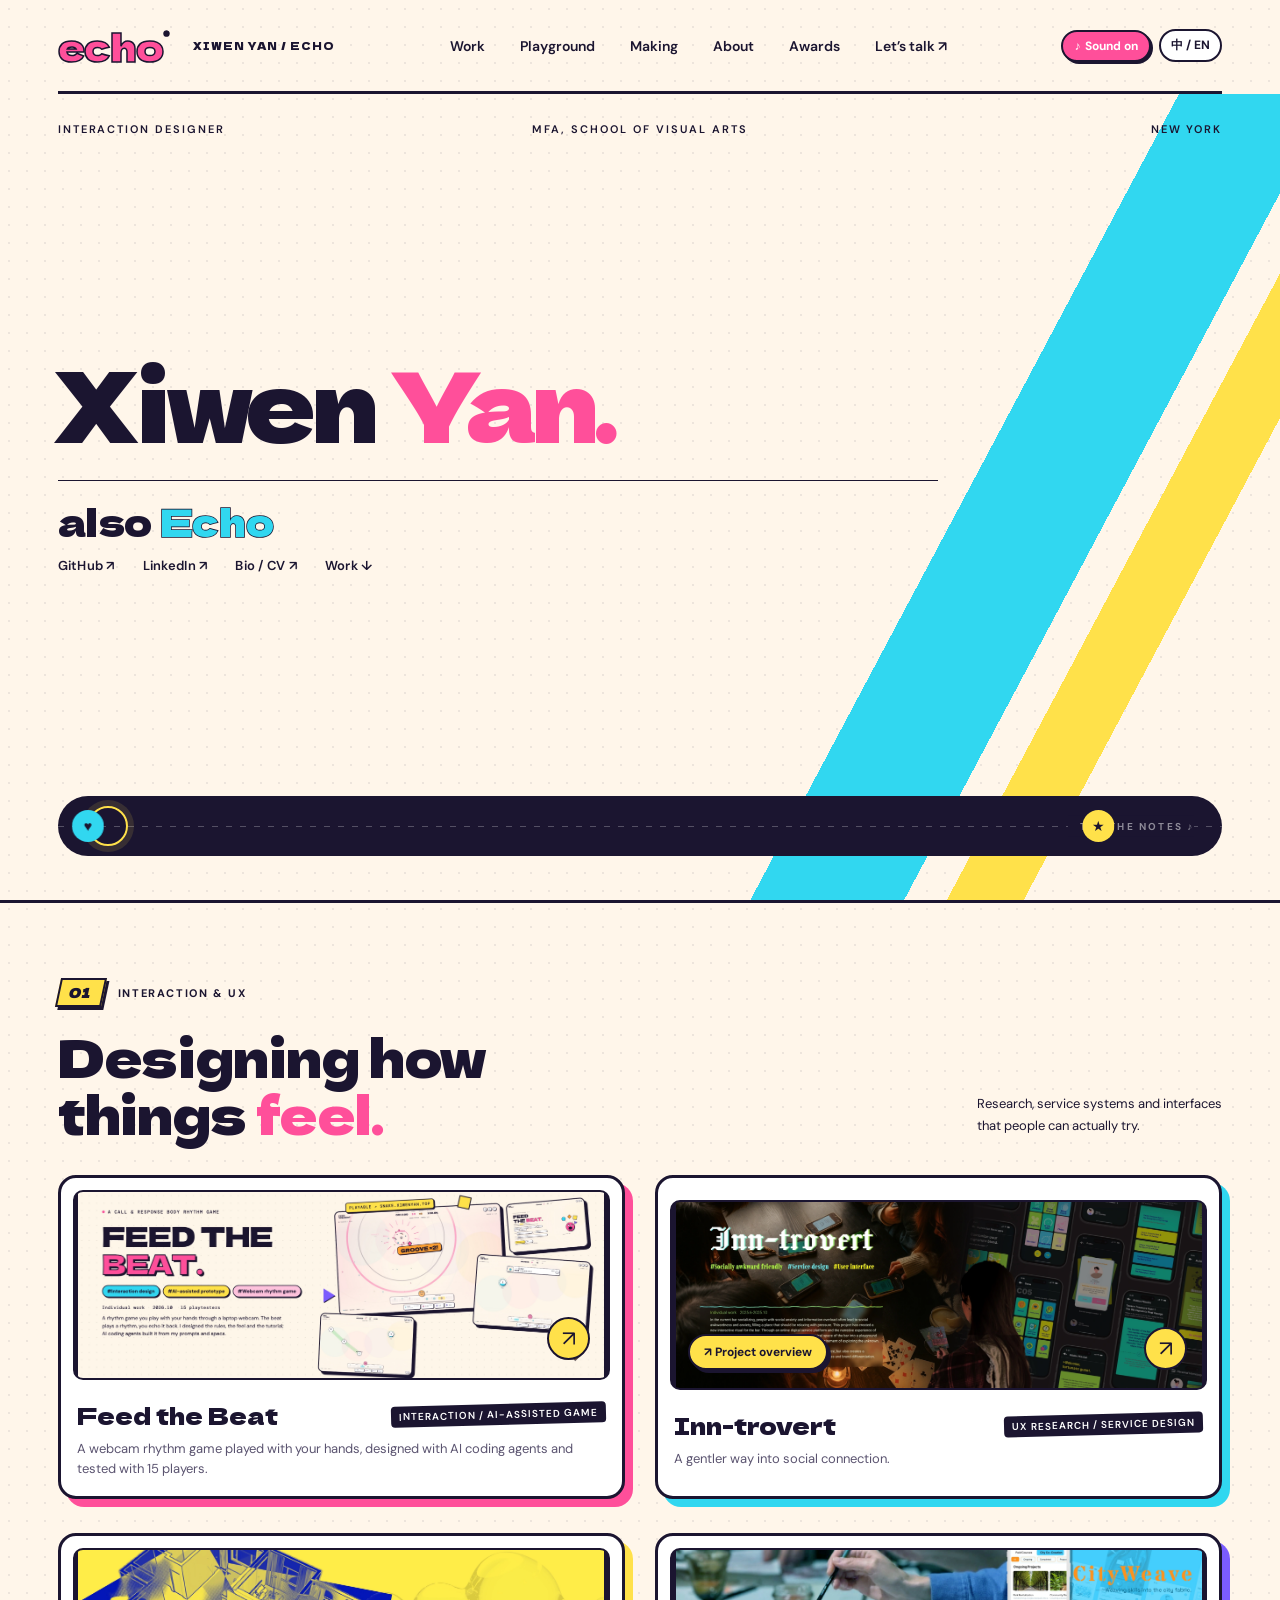
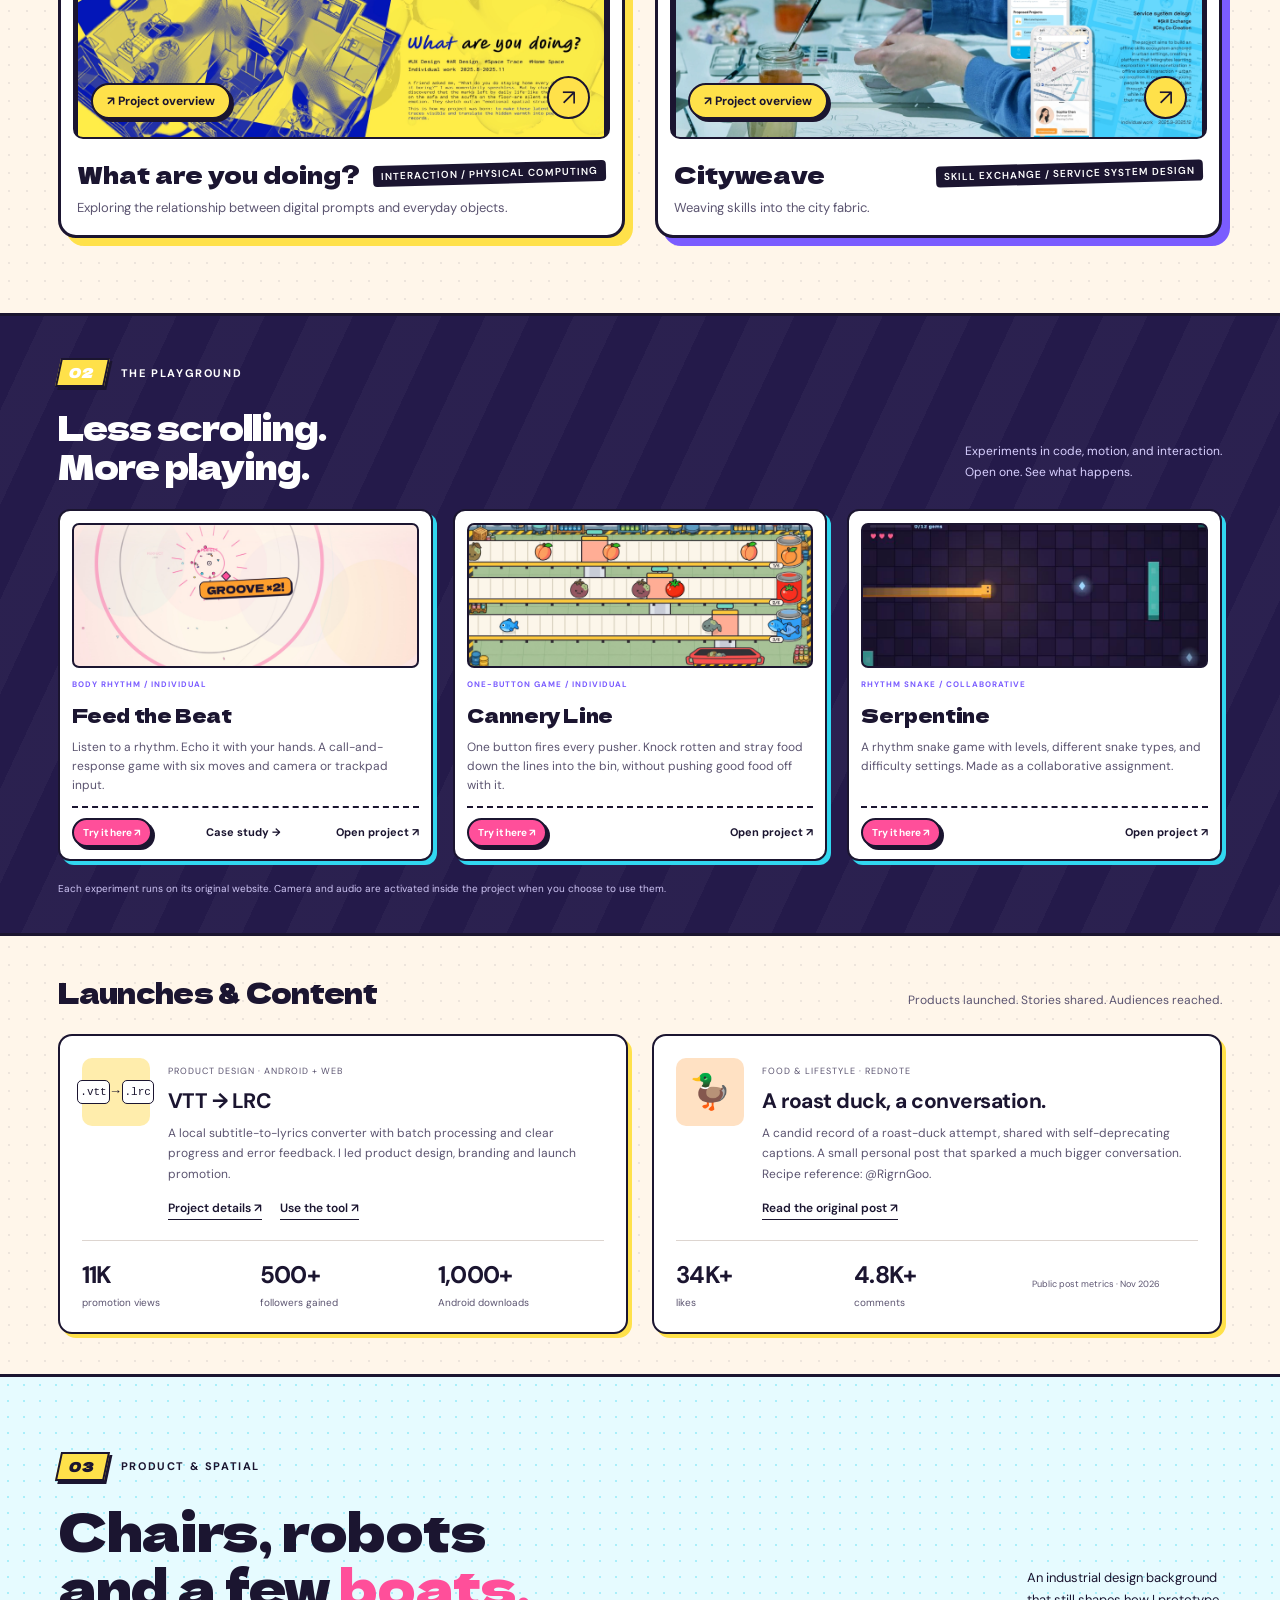
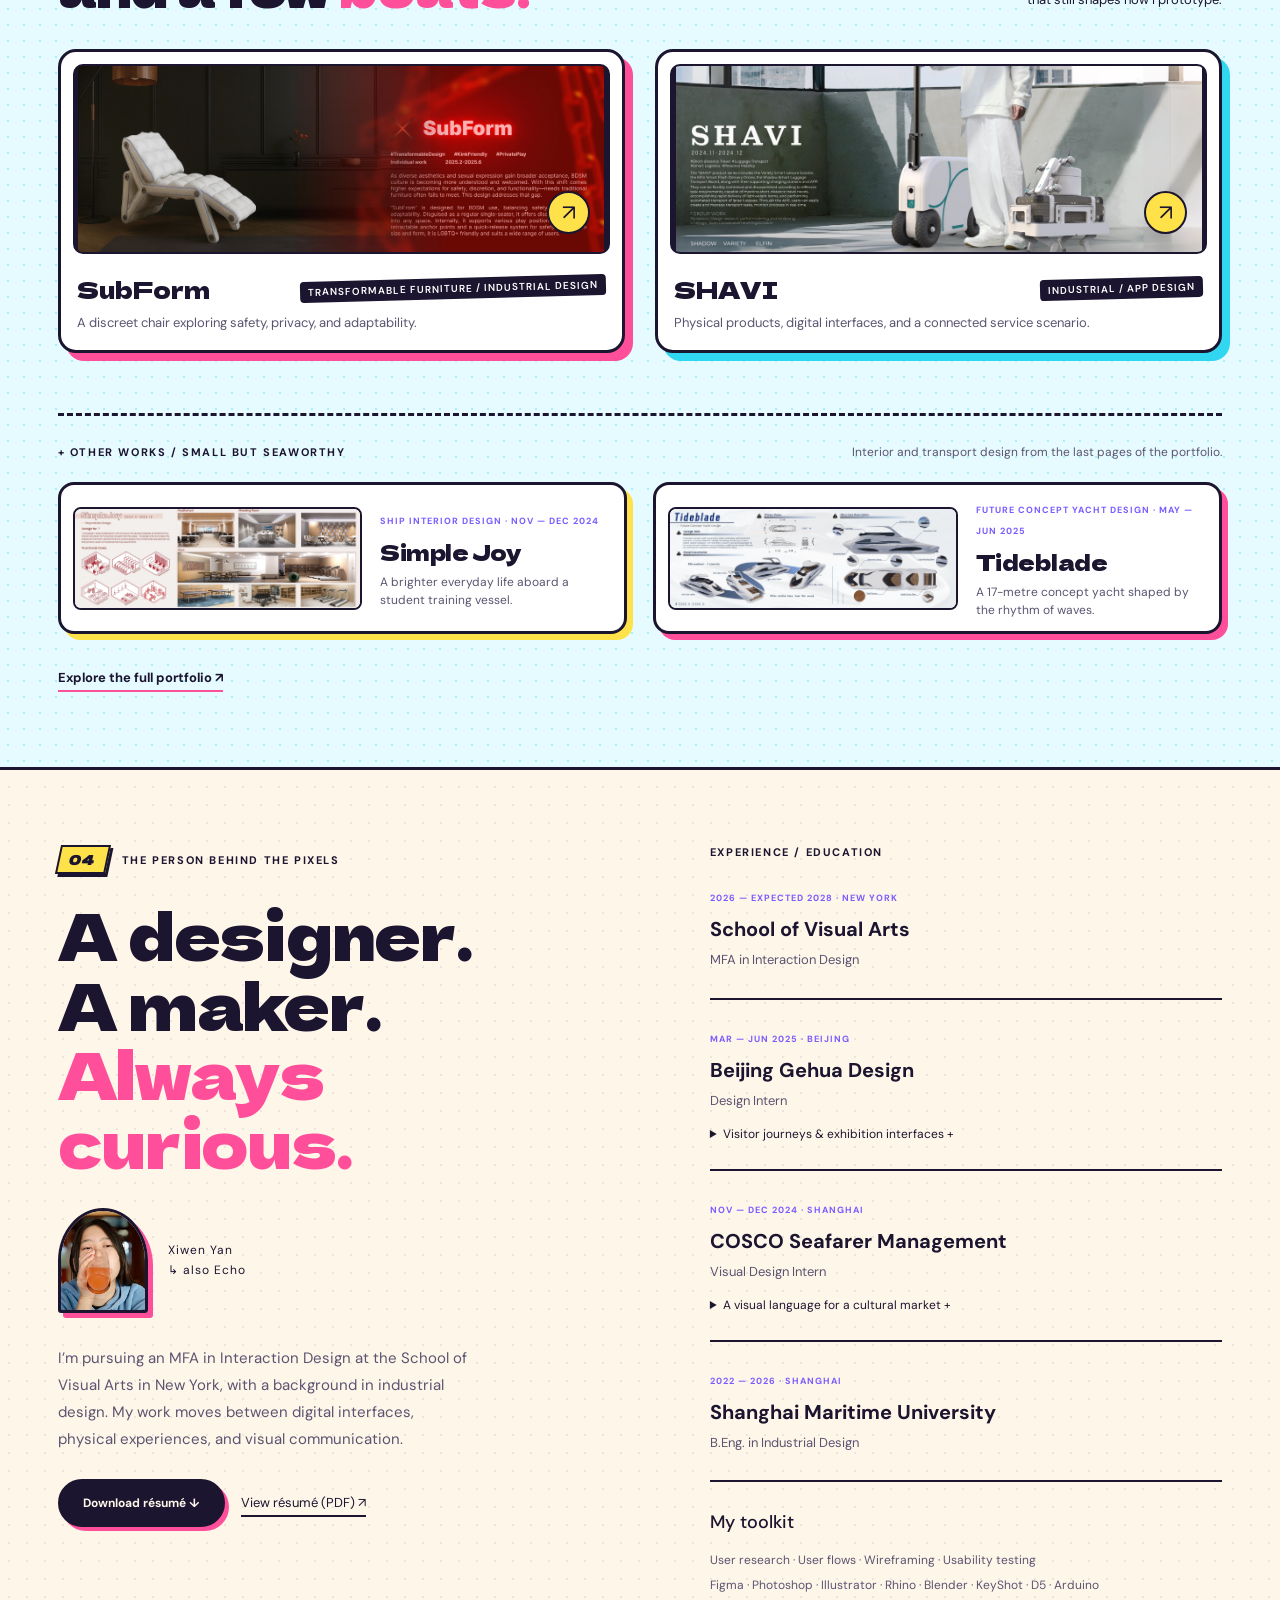
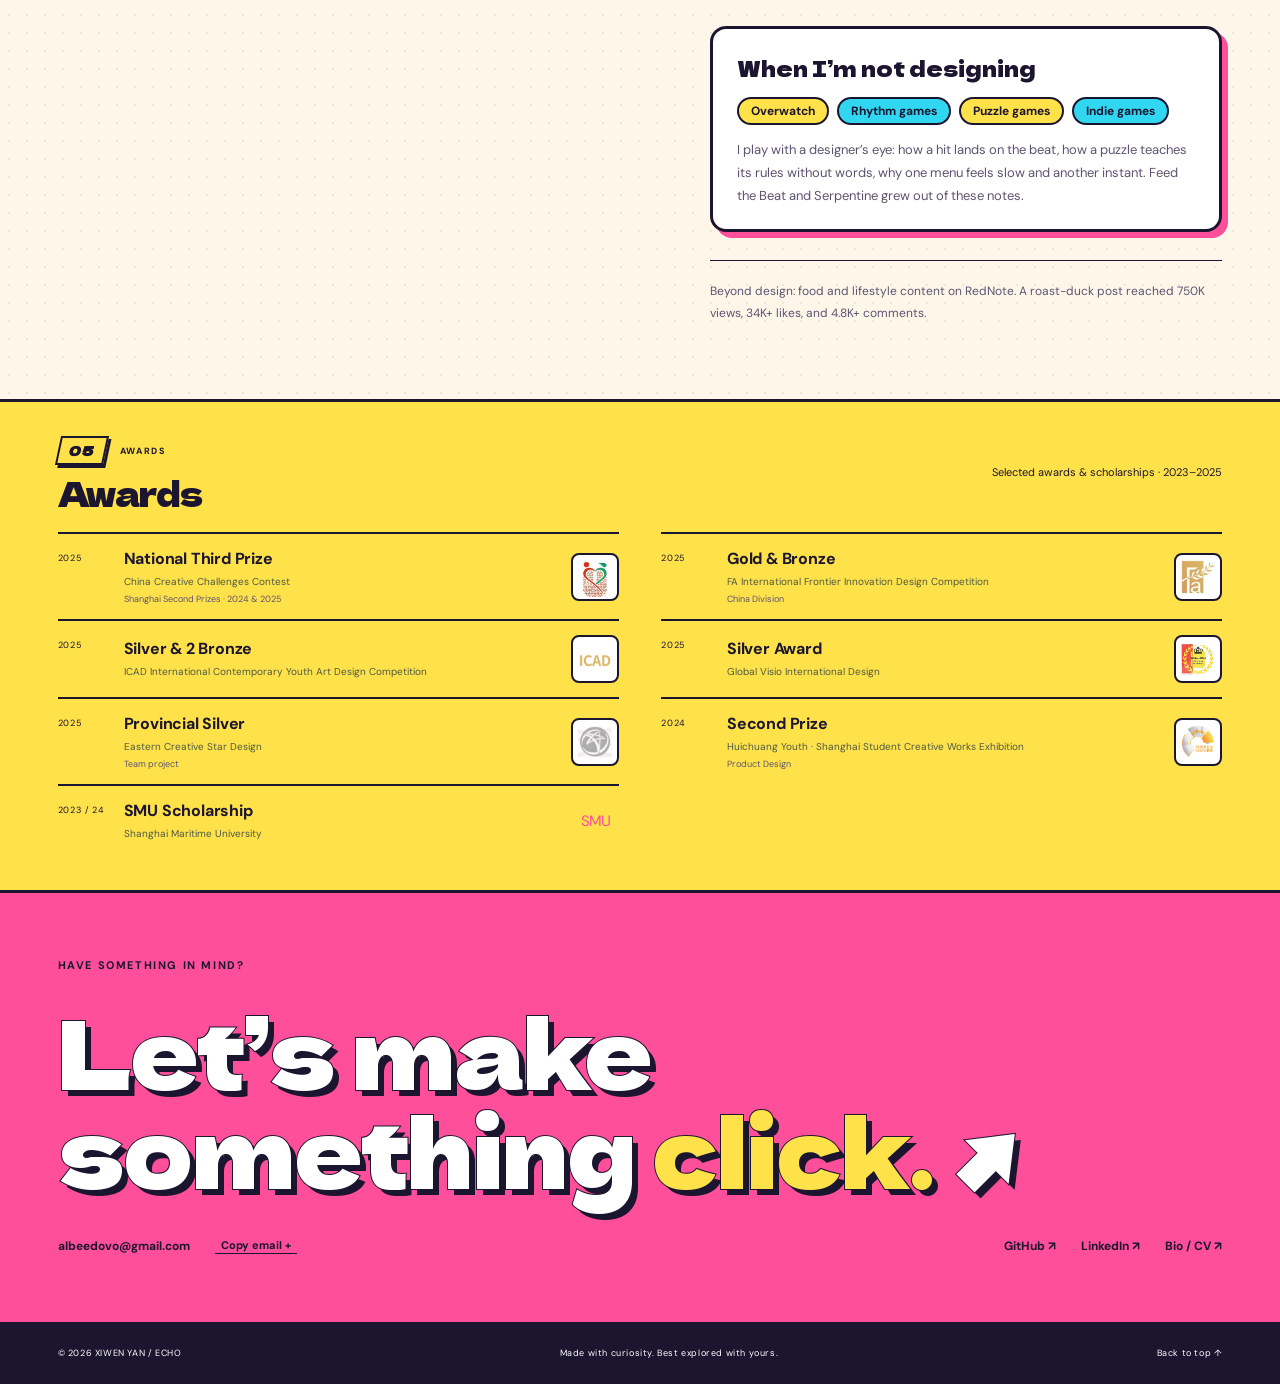
==== commit 6cdbd7b1: "Make the hero name letters hop and flash colour on hover Each letter lifts like a note hitting the r" ====
--- a/index.html
+++ b/index.html
@@ -13,7 +13,7 @@
 <meta name="twitter:card" content="summary_large_image">
 <link rel="icon" href="assets/avatar.png"><link rel="apple-touch-icon" href="assets/avatar.png">
 <script type="application/ld+json">{"@context":"https://schema.org","@type":"Person","name":"Xiwen Yan","alternateName":["Echo Yan","Xiwen (Echo) Yan","Echo"],"url":"https://portfolio.xiwenyan.top/","image":"https://portfolio.xiwenyan.top/assets/avatar.png","jobTitle":"Interaction Designer","email":"mailto:albeedovo@gmail.com","affiliation":{"@type":"CollegeOrUniversity","name":"School of Visual Arts","url":"https://sva.edu/"},"alumniOf":{"@type":"CollegeOrUniversity","name":"Shanghai Maritime University"},"knowsAbout":["Interaction design","UX design","Service design","Industrial design"],"sameAs":["https://bio.xiwenyan.top/","https://www.linkedin.com/in/xiwen-yan-2774b8438/","https://github.com/Albedovo"]}</script>
-<link rel="stylesheet" href="style.css"><link rel="stylesheet" href="home-compact.css?v=20261117-compact2"><link rel="stylesheet" href="hero-name.css?v=20261124b"></head><body>
+<link rel="stylesheet" href="style.css"><link rel="stylesheet" href="home-compact.css?v=20261117-compact2"><link rel="stylesheet" href="hero-name.css?v=20261124c"></head><body>
 <a class="skip" href="#work">Skip to work</a><header><a class="wordmark" href="#">echo<span>®</span><small>Xiwen Yan / Echo</small></a><nav aria-label="Main navigation"><a href="#work" data-en="Work" data-zh="作品">Work</a><a href="#play" data-en="Playground" data-zh="实验场">Playground</a><a href="#making" data-en="Making" data-zh="产品">Making</a><a href="#about" data-en="About" data-zh="关于">About</a><a href="#recognition" data-en="Awards" data-zh="奖项">Awards</a><a href="#contact" data-en="Let’s talk ↗" data-zh="联系我 ↗">Let’s talk ↗</a></nav><div class="header-tools"><button id="sound" aria-pressed="true" title="The beat the whole page moves to"><b aria-hidden="true">♪</b> <span>Sound on</span></button><button id="language" aria-label="Switch to Chinese">中 / EN</button></div></header>
 <main><section class="hero" aria-label="Xiwen (Echo) Yan"><div class="hero-meta"><span data-en="Interaction Designer" data-zh="交互设计师">Interaction Designer</span><span data-en="MFA, School of Visual Arts" data-zh="纽约视觉艺术学院 MFA">MFA, School of Visual Arts</span><span data-en="New York" data-zh="纽约">New York</span></div><div class="hero-main"><h1 class="hero-name">Xiwen <em>Yan</em><i>.</i></h1><div class="hero-sub"><p class="hero-aka" data-en="also <b>Echo</b>" data-zh="也叫 <b>Echo</b>">also <b>Echo</b></p><nav class="hero-links" aria-label="Profiles"><a href="https://github.com/Albedovo" target="_blank" rel="noopener">GitHub ↗</a><a href="https://www.linkedin.com/in/xiwen-yan-2774b8438/" target="_blank" rel="noopener">LinkedIn ↗</a><a href="https://bio.xiwenyan.top/">Bio / CV ↗</a><a href="#work" data-en="Work ↓" data-zh="作品 ↓">Work ↓</a></nav></div></div><div class="beat-lane" id="beat-lane" tabindex="0" role="group" aria-label="Mini rhythm game. Tap the lane, or press Space, F or J, as each note reaches the ring. Turn on Sound in the header to hear the beat."><span class="hit-ring" aria-hidden="true"></span><span class="lane-label" aria-hidden="true">TAP THE NOTES ♪</span><span class="judge" id="judge" aria-live="polite"></span><span class="combo" id="combo">COMBO 0</span></div></section>
 <section id="work" class="section"><div class="section-head"><div><div class="eyebrow"><span class="lane-no">01</span> INTERACTION &amp; UX</div><h2 data-en="Designing how<br>things <em>feel.</em>" data-zh="设计<br><em>体验的手感。</em>">Designing how<br>things <em>feel.</em></h2></div><p data-en="Research, service systems and interfaces<br>that people can actually try." data-zh="从研究、服务系统到界面，<br>做出可以亲手体验的设计。">Research, service systems and interfaces<br>that people can actually try.</p></div><div class="projects" id="projects"><p><a href="feed-the-beat.html">Feed the Beat</a> — webcam rhythm game, AI-assisted. Inn-trovert — UX research &amp; service design. What are you doing? — interaction &amp; physical computing. Cityweave — skill-exchange service system. </p></div></section>
@@ -21,4 +21,4 @@
 <section id="small-projects" class="section side-projects"><div class="side-head"><h2 data-en="Launches &amp; Content" data-zh="产品推广与内容创作">Launches &amp; Content</h2><p data-en="Products launched. Stories shared. Audiences reached." data-zh="从产品上线到内容传播，让作品被看见。">Products launched. Stories shared. Audiences reached.</p></div><div id="side-grid"></div></section><section id="making" class="section making"><div class="section-head"><div><div class="eyebrow"><span class="lane-no">03</span> PRODUCT &amp; SPATIAL</div><h2 data-en="Chairs, robots<br>and a few <em>boats.</em>" data-zh="椅子、机器人，<br>还有几艘<em>船。</em>">Chairs, robots<br>and a few <em>boats.</em></h2></div><p data-en="An industrial design background<br>that still shapes how I prototype." data-zh="工业设计背景，<br>至今影响我做原型的方式。">An industrial design background<br>that still shapes how I prototype.</p></div><div class="projects" id="making-grid"><p>SubForm — transformable furniture. SHAVI — industrial &amp; app design.</p></div><div class="other-works"><div class="other-head"><div class="eyebrow" data-en="+ OTHER WORKS / SMALL BUT SEAWORTHY" data-zh="+ 其他作品 / 小而精">+ OTHER WORKS / SMALL BUT SEAWORTHY</div><p data-en="Interior and transport design from the last pages of the portfolio." data-zh="作品集最后几页的室内与交通工具设计。">Interior and transport design from the last pages of the portfolio.</p></div><div class="mini-grid" id="mini-grid"><p>Simple Joy — ship interior design. Tideblade — future concept yacht design.</p></div></div><a class="text-link portfolio-link" href="https://drive.google.com/file/d/1dsrZ6NsvZ9PnsnhpLHdgqc7ZABxpBk2c/view" target="_blank" rel="noopener" data-en="Explore the full portfolio ↗" data-zh="查看完整作品集 ↗">Explore the full portfolio ↗</a></section>
 <section id="about" class="section about"><div class="about-intro"><div class="eyebrow"><span class="lane-no">04</span> THE PERSON BEHIND THE PIXELS</div><h2 data-en="A designer.<br>A maker.<br><em>Always curious.</em>" data-zh="设计者。<br>创造者。<br><em>永远保持好奇。</em>">A designer.<br>A maker.<br><em>Always curious.</em></h2><div class="portrait"><img src="assets/avatar.png" alt="Xiwen Yan (Echo)" loading="lazy"><span>Xiwen Yan<br>↳ also Echo</span></div><p data-en="I’m pursuing an MFA in Interaction Design at the School of Visual Arts in New York, with a background in industrial design. My work moves between digital interfaces, physical experiences, and visual communication." data-zh="我正在纽约视觉艺术学院攻读交互设计 MFA，本科背景为工业设计。我的创作跨越数字界面、实体体验与视觉传播。">I’m pursuing an MFA in Interaction Design at the School of Visual Arts in New York, with a background in industrial design. My work moves between digital interfaces, physical experiences, and visual communication.</p><a class="button dark" href="assets/resume.pdf" download data-en="Download résumé ↓" data-zh="下载简历 ↓">Download résumé ↓</a><a class="text-link" href="assets/resume.pdf" target="_blank" rel="noopener" data-en="View résumé (PDF) ↗" data-zh="在线查看简历（PDF） ↗">View résumé (PDF) ↗</a></div><div class="about-details"><div class="eyebrow" data-en="EXPERIENCE / EDUCATION" data-zh="经历 / 教育">EXPERIENCE / EDUCATION</div><article class="timeline"><small>2026 — EXPECTED 2028 · NEW YORK</small><h3>School of Visual Arts</h3><p>MFA in Interaction Design</p></article><article class="timeline"><small>MAR — JUN 2025 · BEIJING</small><h3>Beijing Gehua Design</h3><p data-en="Design Intern" data-zh="设计实习生">Design Intern</p><details><summary data-en="Visitor journeys & exhibition interfaces +" data-zh="参观旅程与展览界面 +">Visitor journeys & exhibition interfaces +</summary><p data-en="Independently designed a task-based journey for a proposed imperial-cuisine exhibition, connecting exhibits with ingredient collection, cooking choices, and personal feedback. Iterated interfaces and proposed merchandise and restaurant collaborations while balancing budget and production constraints." data-zh="独立设计御膳主题拟议展览的任务式参观旅程，将展品、食材收集、烹饪选择与个性化反馈串联；迭代界面并提出文创与餐饮合作方案，兼顾预算及制作约束。">Independently designed a task-based journey for a proposed imperial-cuisine exhibition, connecting exhibits with ingredient collection, cooking choices, and personal feedback. Iterated interfaces and proposed merchandise and restaurant collaborations while balancing budget and production constraints.</p></details></article><article class="timeline"><small>NOV — DEC 2024 · SHANGHAI</small><h3>COSCO Seafarer Management</h3><p data-en="Visual Design Intern" data-zh="视觉设计实习生">Visual Design Intern</p><details><summary data-en="A visual language for a cultural market +" data-zh="海洋文化市集的视觉设计 +">A visual language for a cultural market +</summary><p data-en="Designed posters, staff badges, invitations, and interactive check-in stations for the Haiyuji maritime culture market. Worked with a nine-person design team using shared assets to maintain consistency." data-zh="为「海遇集」海洋文化市集设计海报、工牌、邀请函和互动签到装置，与九人设计团队使用共享素材保持视觉一致性。">Designed posters, staff badges, invitations, and interactive check-in stations for the Haiyuji maritime culture market. Worked with a nine-person design team using shared assets to maintain consistency.</p></details></article><article class="timeline"><small>2022 — 2026 · SHANGHAI</small><h3>Shanghai Maritime University</h3><p>B.Eng. in Industrial Design</p></article><div class="skills"><h3 data-en="My toolkit" data-zh="我的工具箱">My toolkit</h3><p>User research · User flows · Wireframing · Usability testing</p><p>Figma · Photoshop · Illustrator · Rhino · Blender · KeyShot · D5 · Arduino</p></div><div class="interests"><h3 data-en="When I’m not designing" data-zh="不做设计的时候">When I’m not designing</h3><ul class="interest-tags"><li>Overwatch</li><li data-en="Rhythm games" data-zh="音游">Rhythm games</li><li data-en="Puzzle games" data-zh="解谜游戏">Puzzle games</li><li data-en="Indie games" data-zh="独立游戏">Indie games</li></ul><p data-en="I play with a designer’s eye: how a hit lands on the beat, how a puzzle teaches its rules without words, why one menu feels slow and another instant. Feed the Beat and Serpentine grew out of these notes." data-zh="我带着设计师的眼光玩游戏：打击是否踩在拍子上、解谜游戏怎样不用文字就教会玩家规则、为什么有的菜单拖沓而有的瞬间响应。Feed the Beat 和 Serpentine 就是从这些观察里长出来的。">I play with a designer’s eye: how a hit lands on the beat, how a puzzle teaches its rules without words, why one menu feels slow and another instant. Feed the Beat and Serpentine grew out of these notes.</p></div><div class="other-experience"><p data-en="Beyond design: food and lifestyle content on RedNote. A roast-duck post reached 750K views, 34K+ likes, and 4.8K+ comments." data-zh="设计之外：在小红书创作美食与生活内容，一篇烤鸭笔记获得 75 万浏览、3.4 万以上点赞与 4,800 多条评论。">Beyond design: food and lifestyle content on RedNote. A roast-duck post reached 750K views, 34K+ likes, and 4.8K+ comments.</p></div></div></section>
 <section id="recognition" class="section recognition"><div class="section-head"><div><div class="eyebrow"><span class="lane-no">05</span> AWARDS</div><h2 data-en="Awards" data-zh="奖项">Awards</h2></div><p data-en="Selected awards &amp; scholarships · 2023–2025" data-zh="精选奖项与奖学金 · 2023–2025">Selected awards & scholarships · 2023–2025</p></div><div class="awards-list"><article class="award-row"><span class="award-year">2025</span><div><h3 data-en="National Third Prize" data-zh="全国三等奖">National Third Prize</h3><p>China Creative Challenges Contest</p><small data-en='Shanghai Second Prizes · 2024 & 2025' data-zh='上海赛区二等奖 · 2024、2025'>Shanghai Second Prizes · 2024 & 2025</small></div><span class="award-mark"><img src="assets/awards/cdec.png" alt="China Creative Challenges Contest" loading="lazy"></span></article><article class="award-row"><span class="award-year">2025</span><div><h3 data-en="Gold & Bronze" data-zh="金奖与铜奖">Gold & Bronze</h3><p>FA International Frontier Innovation Design Competition</p><small data-en='China Division' data-zh='中国赛区'>China Division</small></div><span class="award-mark"><img src="assets/awards/fa.png" alt="FA International Frontier Innovation Design Competition" loading="lazy"></span></article><article class="award-row"><span class="award-year">2025</span><div><h3 data-en="Silver & 2 Bronze" data-zh="银奖与两项铜奖">Silver & 2 Bronze</h3><p>ICAD International Contemporary Youth Art Design Competition</p></div><span class="award-mark"><img src="assets/awards/icad.png" alt="ICAD certificate wordmark" loading="lazy"></span></article><article class="award-row"><span class="award-year">2025</span><div><h3 data-en="Silver Award" data-zh="银奖">Silver Award</h3><p>Global Visio International Design</p></div><span class="award-mark"><img src="assets/awards/global-visio.png" alt="Global Visio International Design Award" loading="lazy"></span></article><article class="award-row"><span class="award-year">2025</span><div><h3 data-en="Provincial Silver" data-zh="省级银奖">Provincial Silver</h3><p>Eastern Creative Star Design</p><small data-en='Team project' data-zh='团队项目'>Team project</small></div><span class="award-mark"><img src="assets/awards/eastern.png" alt="Eastern Creative Star Design" loading="lazy"></span></article><article class="award-row"><span class="award-year">2024</span><div><h3 data-en="Second Prize" data-zh="二等奖">Second Prize</h3><p>Huichuang Youth · Shanghai Student Creative Works Exhibition</p><small data-en='Product Design' data-zh='产品设计'>Product Design</small></div><span class="award-mark"><img src="assets/awards/huichuang.png" alt="Huichuang Youth" loading="lazy"></span></article><article class="award-row"><span class="award-year">2023 / 24</span><div><h3 data-en="SMU Scholarship" data-zh="上海海事大学奖学金">SMU Scholarship</h3><p>Shanghai Maritime University</p></div><span class="scholarship-mark" aria-hidden="true">SMU</span></article></div></section>
-<section id="contact" class="contact"><div class="eyebrow" data-en="HAVE SOMETHING IN MIND?" data-zh="有想一起探索的点子吗？">HAVE SOMETHING IN MIND?</div><a href="mailto:albeedovo@gmail.com" data-en="Let’s make<br>something <em>click.</em> ↗" data-zh="让灵感，<br><em>开始发生。</em> ↗">Let’s make<br>something <em>click.</em> ↗</a><div class="contact-bottom"><span>albeedovo@gmail.com</span><button id="copy" data-en="Copy email +" data-zh="复制邮箱 +">Copy email +</button><a href="https://github.com/Albedovo" target="_blank" rel="noopener">GitHub ↗</a><a href="https://www.linkedin.com/in/xiwen-yan-2774b8438/" target="_blank" rel="noopener">LinkedIn ↗</a><a href="https://bio.xiwenyan.top/">Bio / CV ↗</a></div><p id="copy-status" role="status"></p></section></main><footer><span>© 2026 XIWEN YAN / ECHO</span><span data-en="Made with curiosity. Best explored with yours." data-zh="带着好奇创造，也欢迎带着好奇探索。">Made with curiosity. Best explored with yours.</span><a href="#" data-en="Back to top ↑" data-zh="回到顶部 ↑">Back to top ↑</a></footer><dialog id="project-dialog" aria-labelledby="dialog-title"><button class="close" aria-label="Close project">×</button><div id="dialog-content"></div></dialog><script src="app.js?v=20261124-lane"></script></body></html>
+<section id="contact" class="contact"><div class="eyebrow" data-en="HAVE SOMETHING IN MIND?" data-zh="有想一起探索的点子吗？">HAVE SOMETHING IN MIND?</div><a href="mailto:albeedovo@gmail.com" data-en="Let’s make<br>something <em>click.</em> ↗" data-zh="让灵感，<br><em>开始发生。</em> ↗">Let’s make<br>something <em>click.</em> ↗</a><div class="contact-bottom"><span>albeedovo@gmail.com</span><button id="copy" data-en="Copy email +" data-zh="复制邮箱 +">Copy email +</button><a href="https://github.com/Albedovo" target="_blank" rel="noopener">GitHub ↗</a><a href="https://www.linkedin.com/in/xiwen-yan-2774b8438/" target="_blank" rel="noopener">LinkedIn ↗</a><a href="https://bio.xiwenyan.top/">Bio / CV ↗</a></div><p id="copy-status" role="status"></p></section></main><footer><span>© 2026 XIWEN YAN / ECHO</span><span data-en="Made with curiosity. Best explored with yours." data-zh="带着好奇创造，也欢迎带着好奇探索。">Made with curiosity. Best explored with yours.</span><a href="#" data-en="Back to top ↑" data-zh="回到顶部 ↑">Back to top ↑</a></footer><dialog id="project-dialog" aria-labelledby="dialog-title"><button class="close" aria-label="Close project">×</button><div id="dialog-content"></div></dialog><script src="app.js?v=20261124-name-hover"></script></body></html>
--- a/hero-name.css
+++ b/hero-name.css
@@ -1,6 +1,6 @@
 /* First screen: one quiet full-viewport page. The name leads; the rhythm lane closes it. */
 .hero{min-height:calc(100vh - 94px);min-height:calc(100svh - 94px);display:flex;flex-direction:column;padding:28px 4.5% 44px;box-sizing:border-box;
- background:linear-gradient(118deg,transparent 0 74%,var(--cyan) 74% 79%,transparent 79% 81%,var(--yellow) 81% 83%,transparent 83%)}
+ background:linear-gradient(118deg,transparent 0 69%,var(--cyan) 69% 78%,transparent 78% 80.5%,var(--yellow) 80.5% 85%,transparent 85%)}
 .hero-meta{display:grid;grid-template-columns:1fr 1fr 1fr;gap:24px;font-size:11px;letter-spacing:.18em;text-transform:uppercase;font-weight:600;color:var(--ink)}
 .hero-meta span{position:relative;z-index:1}.hero-meta span:nth-child(2){text-align:center}.hero-meta span:last-child{text-align:right}
 .hero-main{flex:1;display:flex;flex-direction:column;justify-content:center;padding:40px 0}
@@ -26,7 +26,7 @@
 .fever .hero .beat-lane{animation:none;box-shadow:0 0 0 2px var(--pink)}
 
 @media(max-width:800px){
- .hero{min-height:calc(100svh - 80px);padding:20px 4.5% 28px;background:linear-gradient(62deg,transparent 0 80%,var(--cyan) 80% 86%,transparent 86% 88%,var(--yellow) 88% 91%,transparent 91%)}
+ .hero{min-height:calc(100svh - 80px);padding:20px 4.5% 28px;background:linear-gradient(62deg,transparent 0 75%,var(--cyan) 75% 85%,transparent 85% 87.5%,var(--yellow) 87.5% 93%,transparent 93%)}
  .hero-meta{grid-template-columns:1fr auto;font-size:10px;letter-spacing:.14em}
  .hero-meta span:nth-child(2){display:none}
  .hero h1.hero-name{font-size:clamp(48px,14vw,72px);white-space:normal;line-height:.98}
@@ -36,3 +36,12 @@
  .hero .lane-label{display:none}
  .hero .beat-lane{height:56px}
 }
+
+/* Name hover: letters hop like notes hitting the ring; the hovered one flashes a colour. */
+.hero-name .ch{display:inline-block;transition:color .25s}
+.hero-name .ch.hop{animation:name-hop .5s cubic-bezier(.3,1.6,.5,1)}
+.hero-name .ch:hover{color:var(--cyan)}
+.hero-name em .ch:hover{color:var(--yellow);-webkit-text-stroke:2px var(--ink);paint-order:stroke fill}
+.hero-name i .ch:hover{color:var(--ink)}
+@keyframes name-hop{0%{transform:translateY(0)}40%{transform:translateY(-.16em) rotate(-4deg)}100%{transform:translateY(0)}}
+@media(prefers-reduced-motion:reduce){.hero-name .ch.hop{animation:none}}
